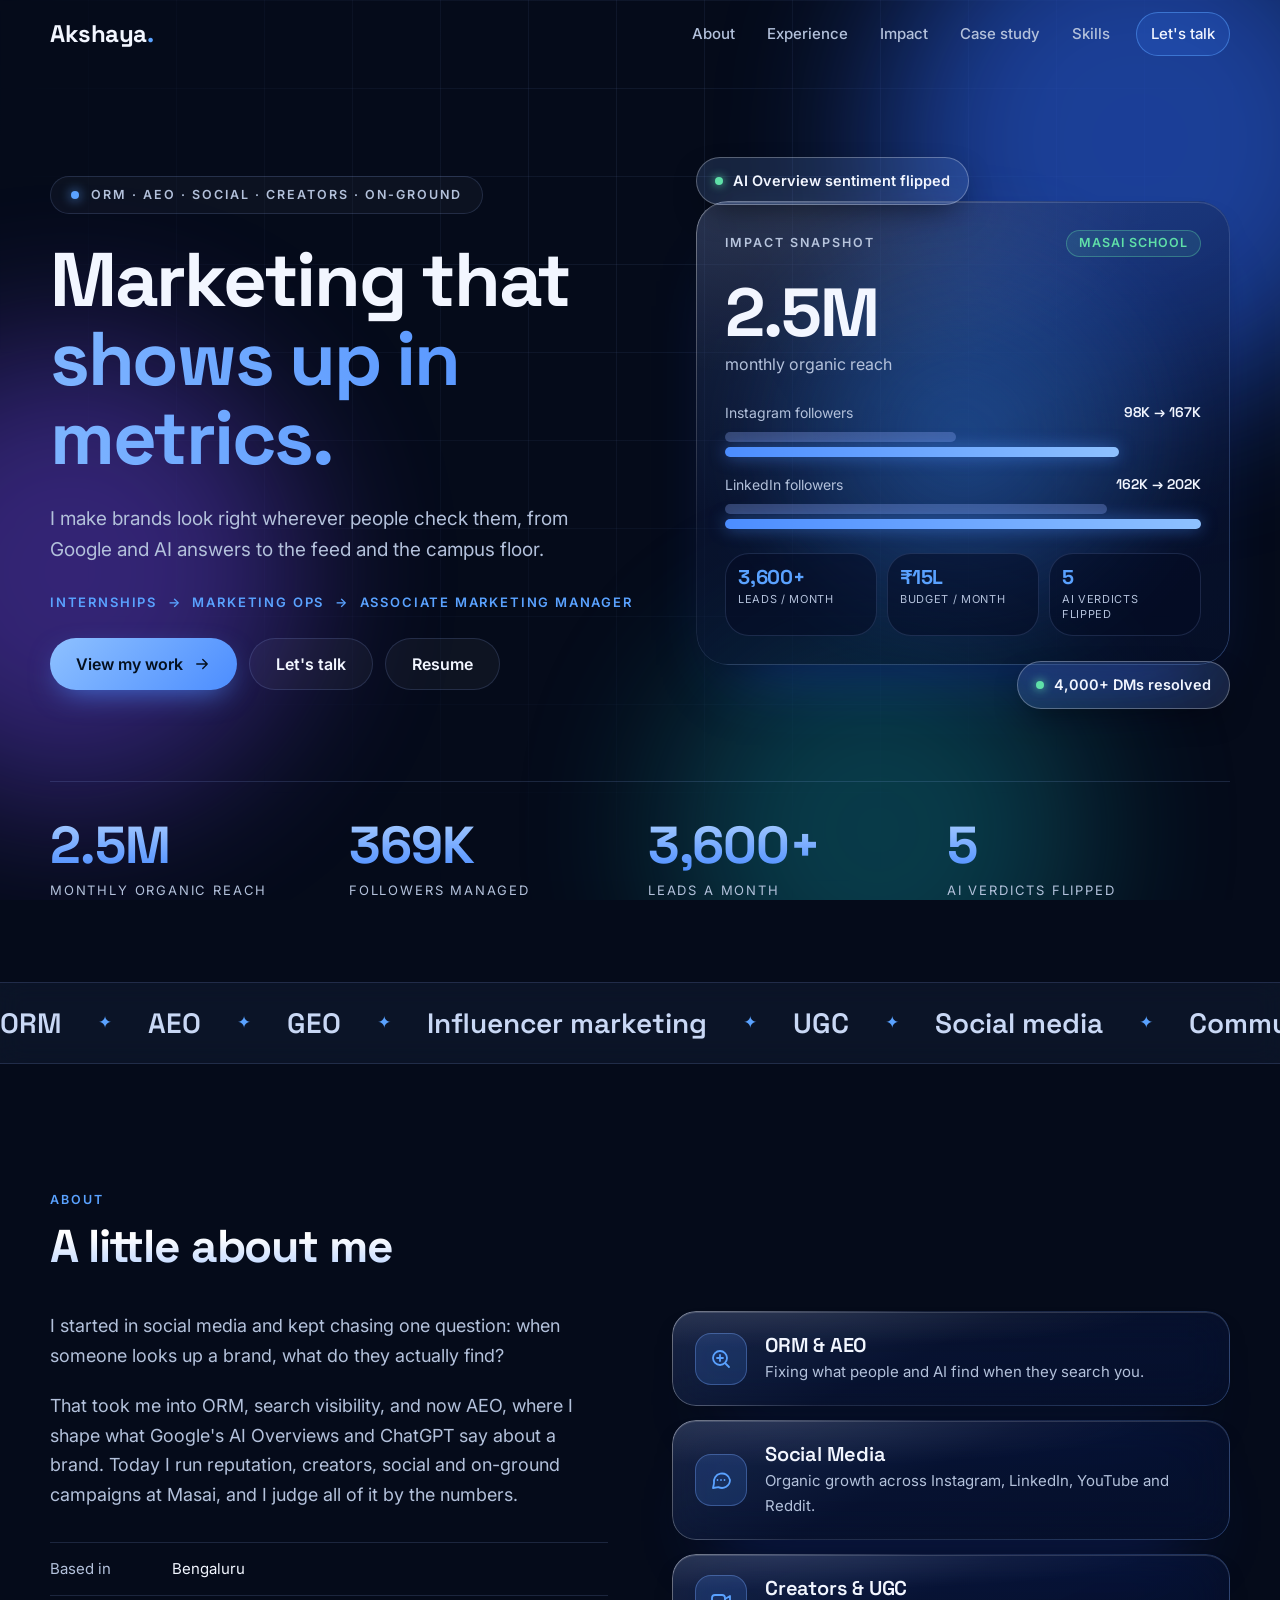
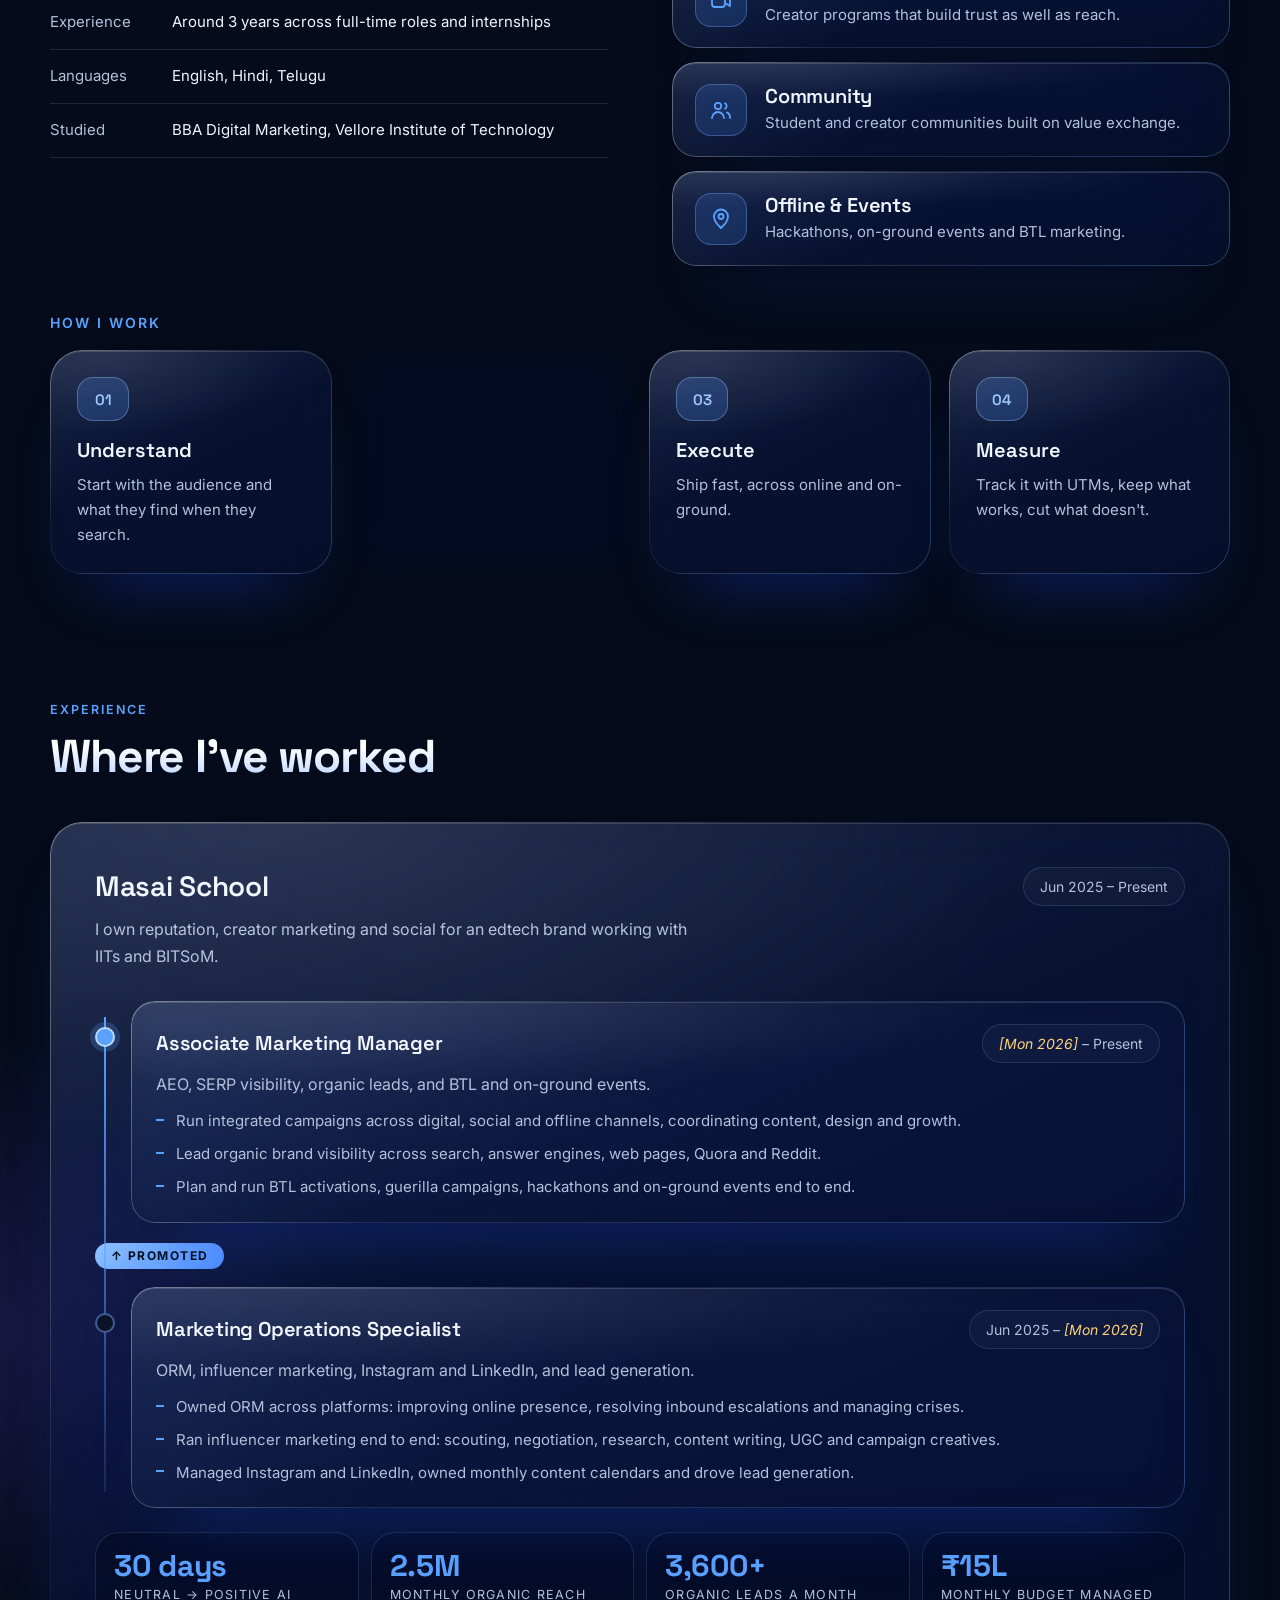
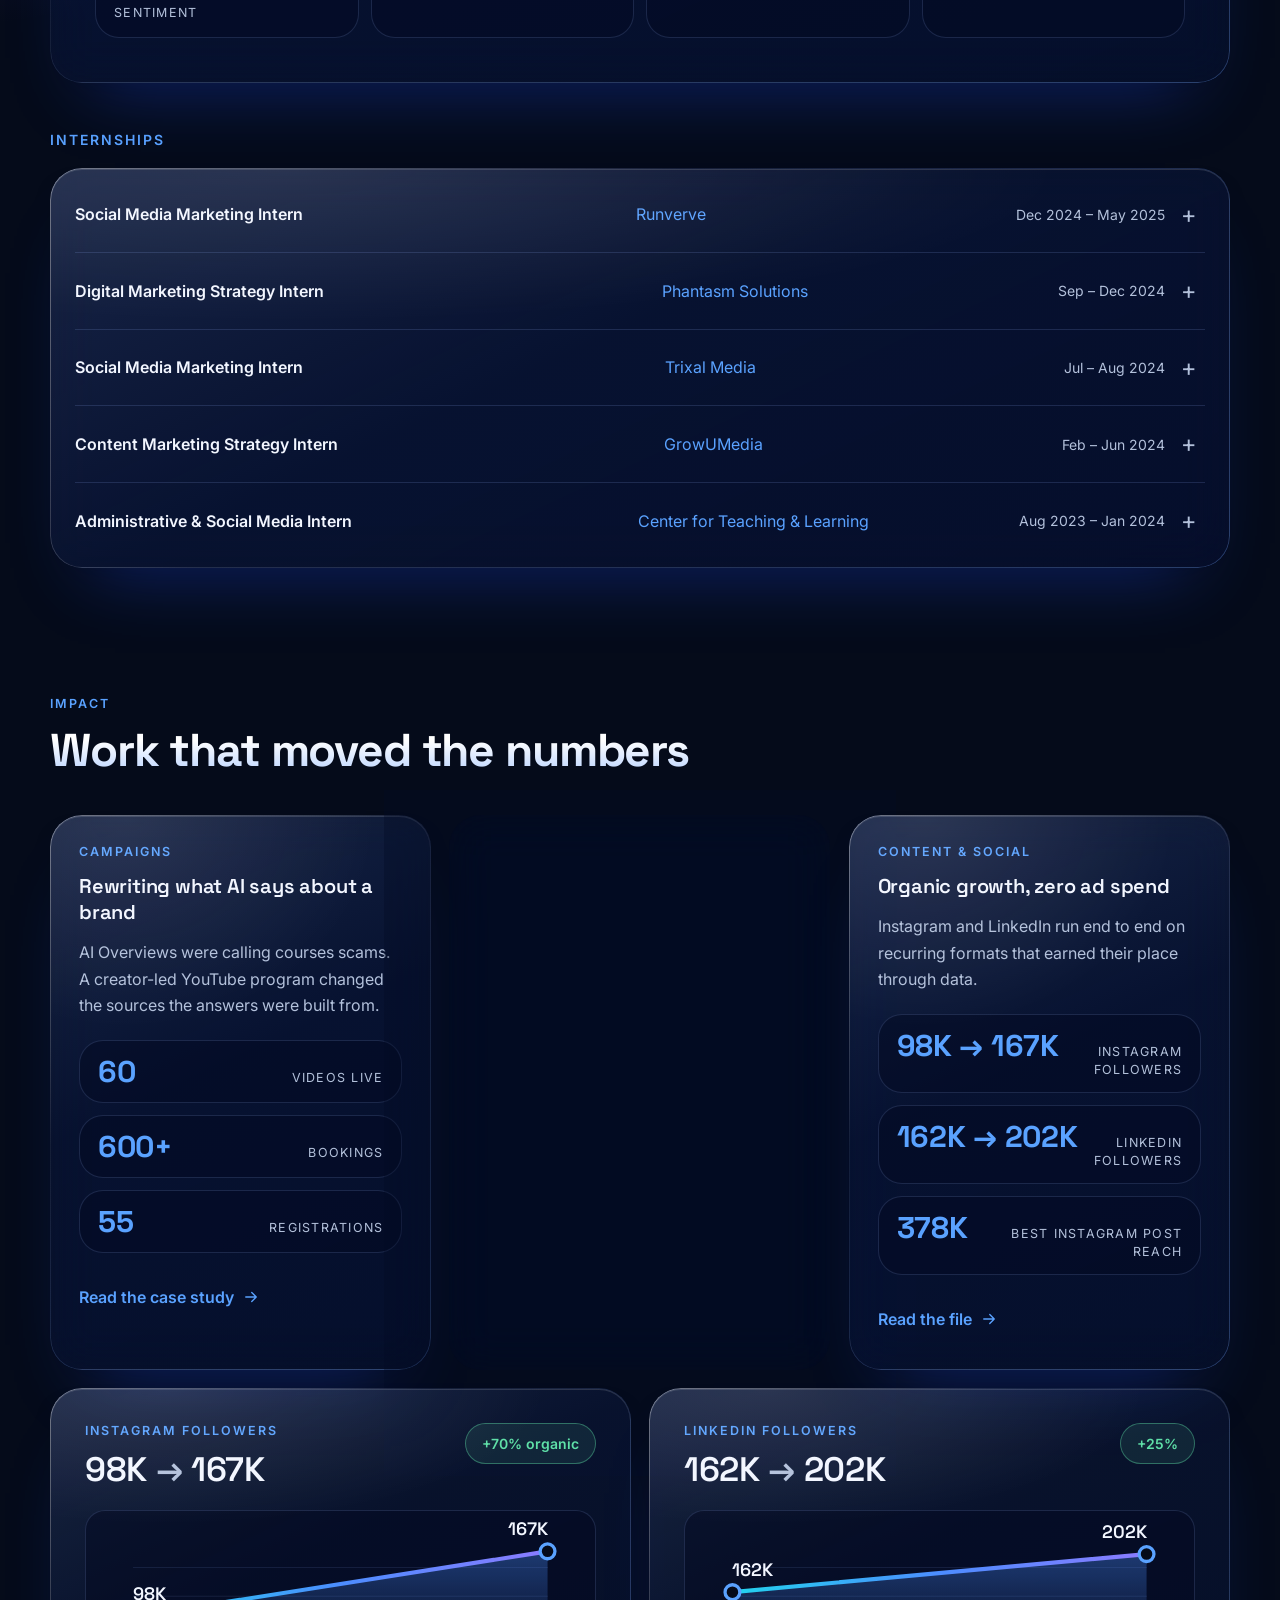
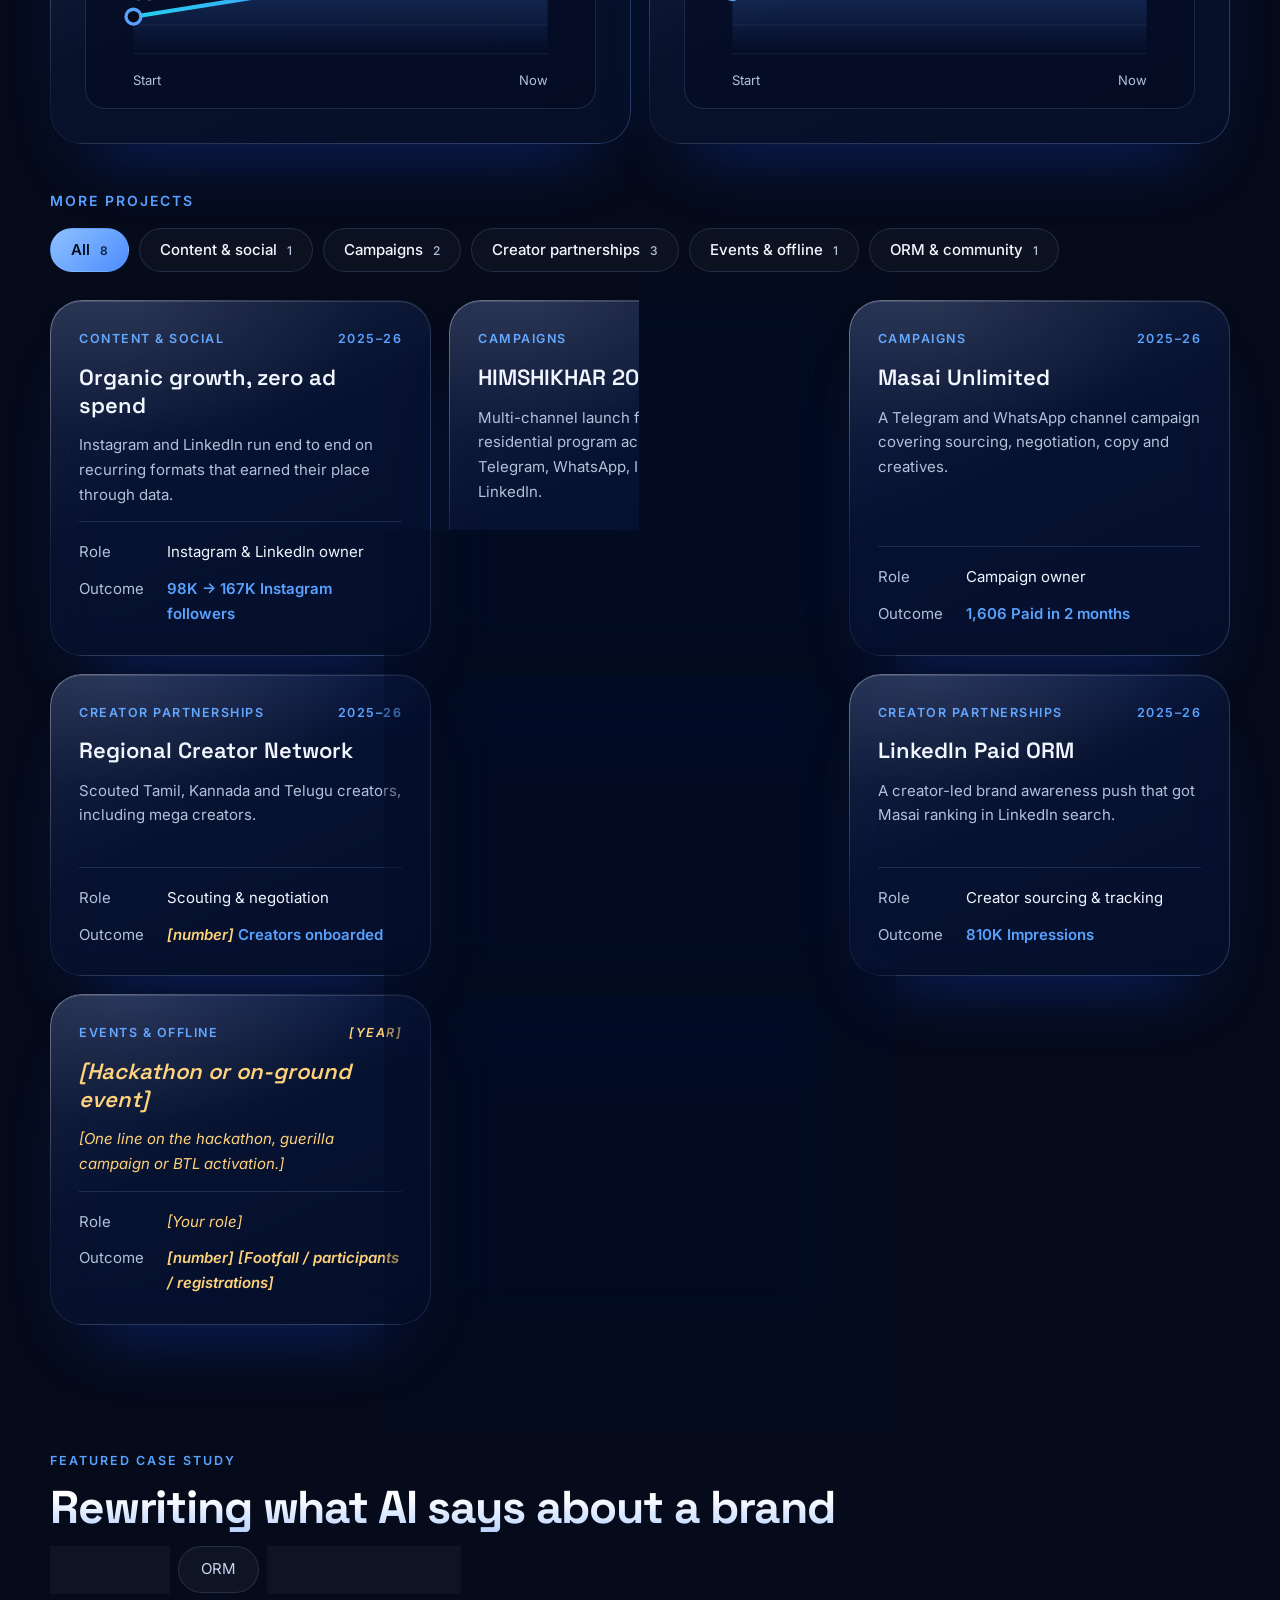
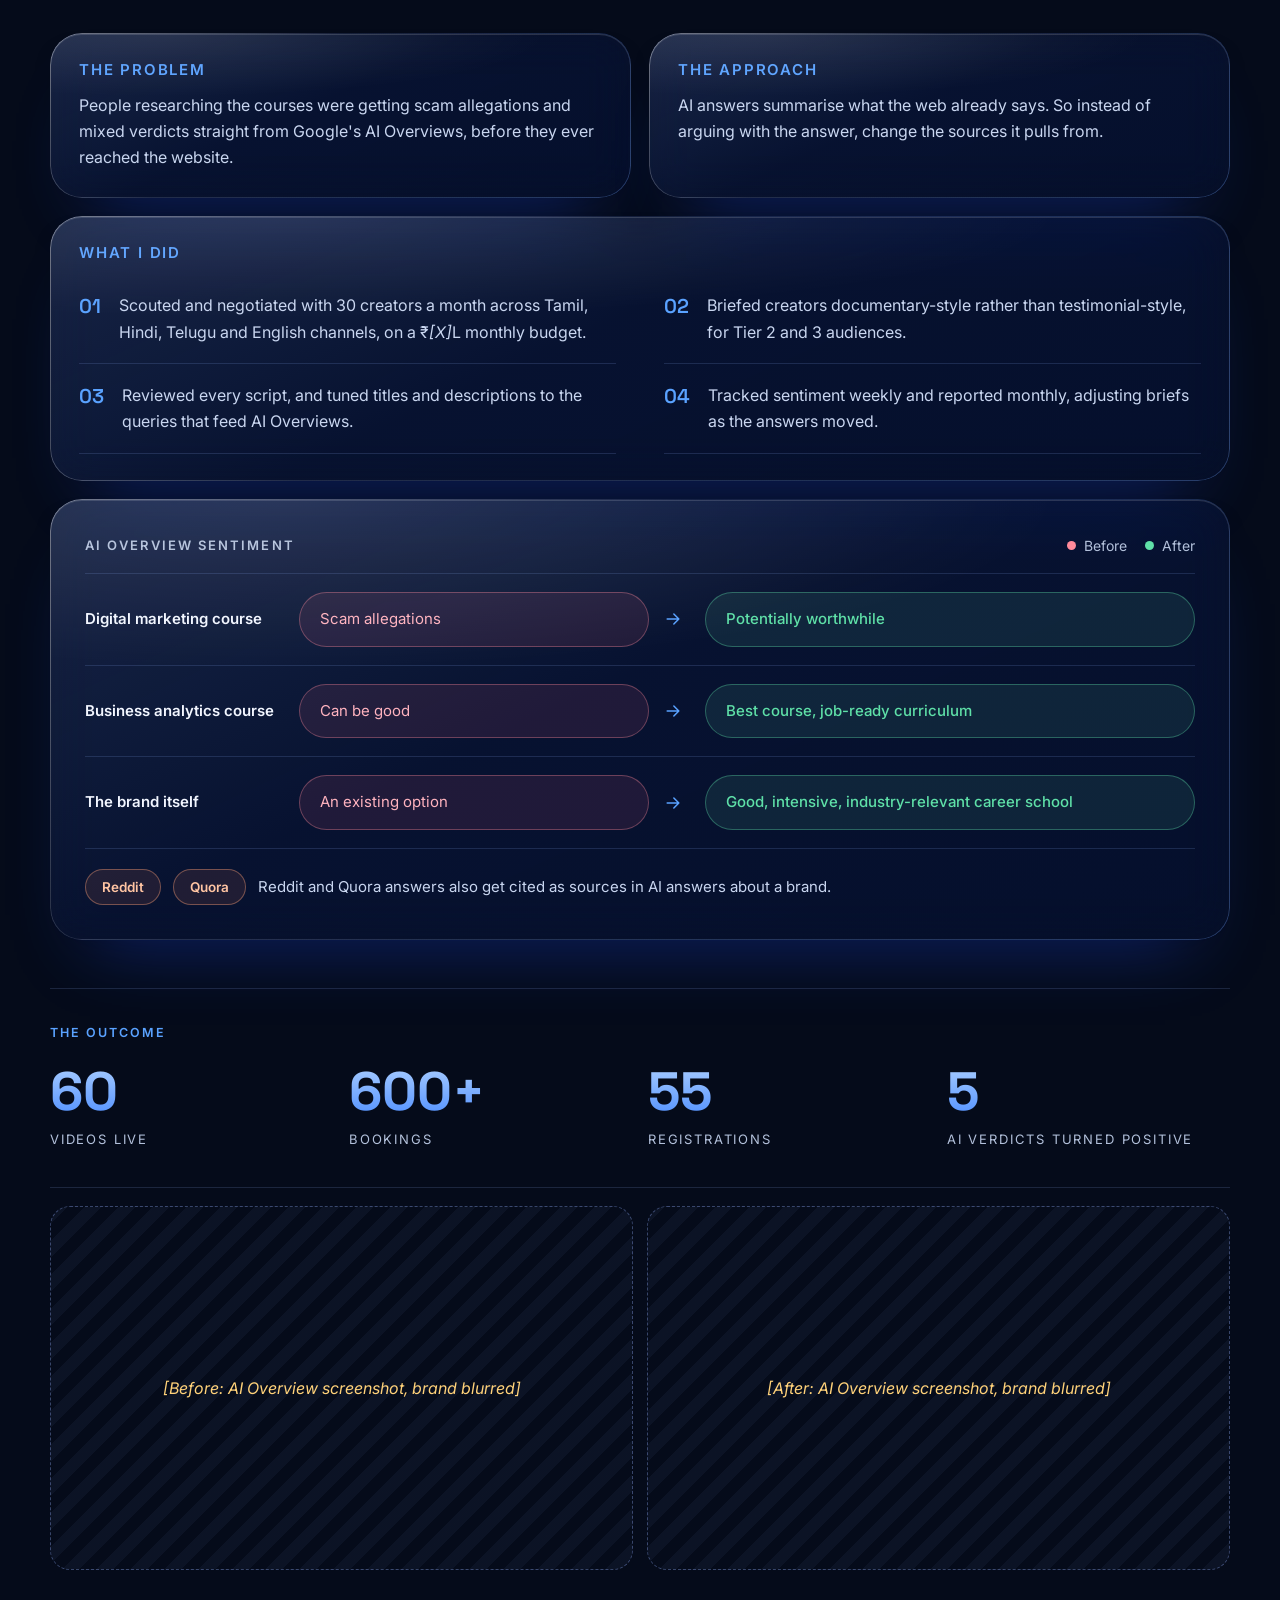
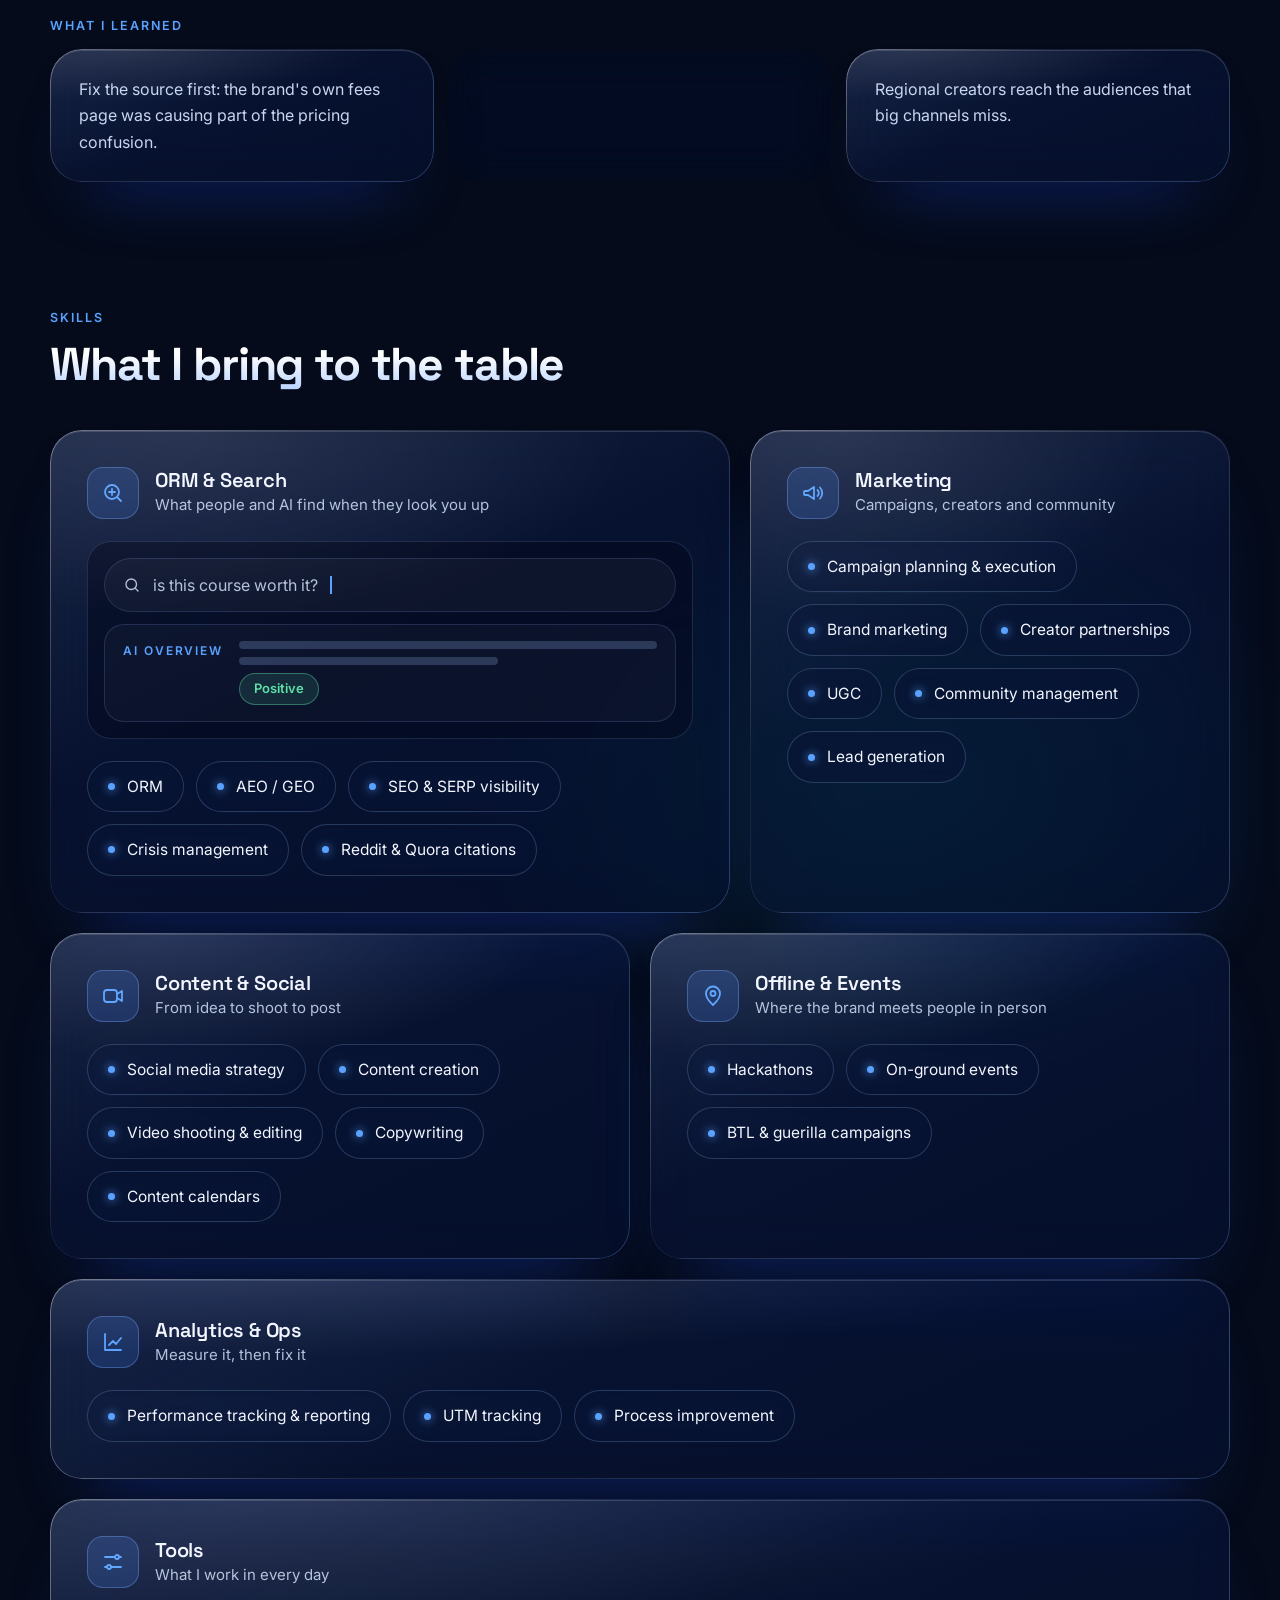
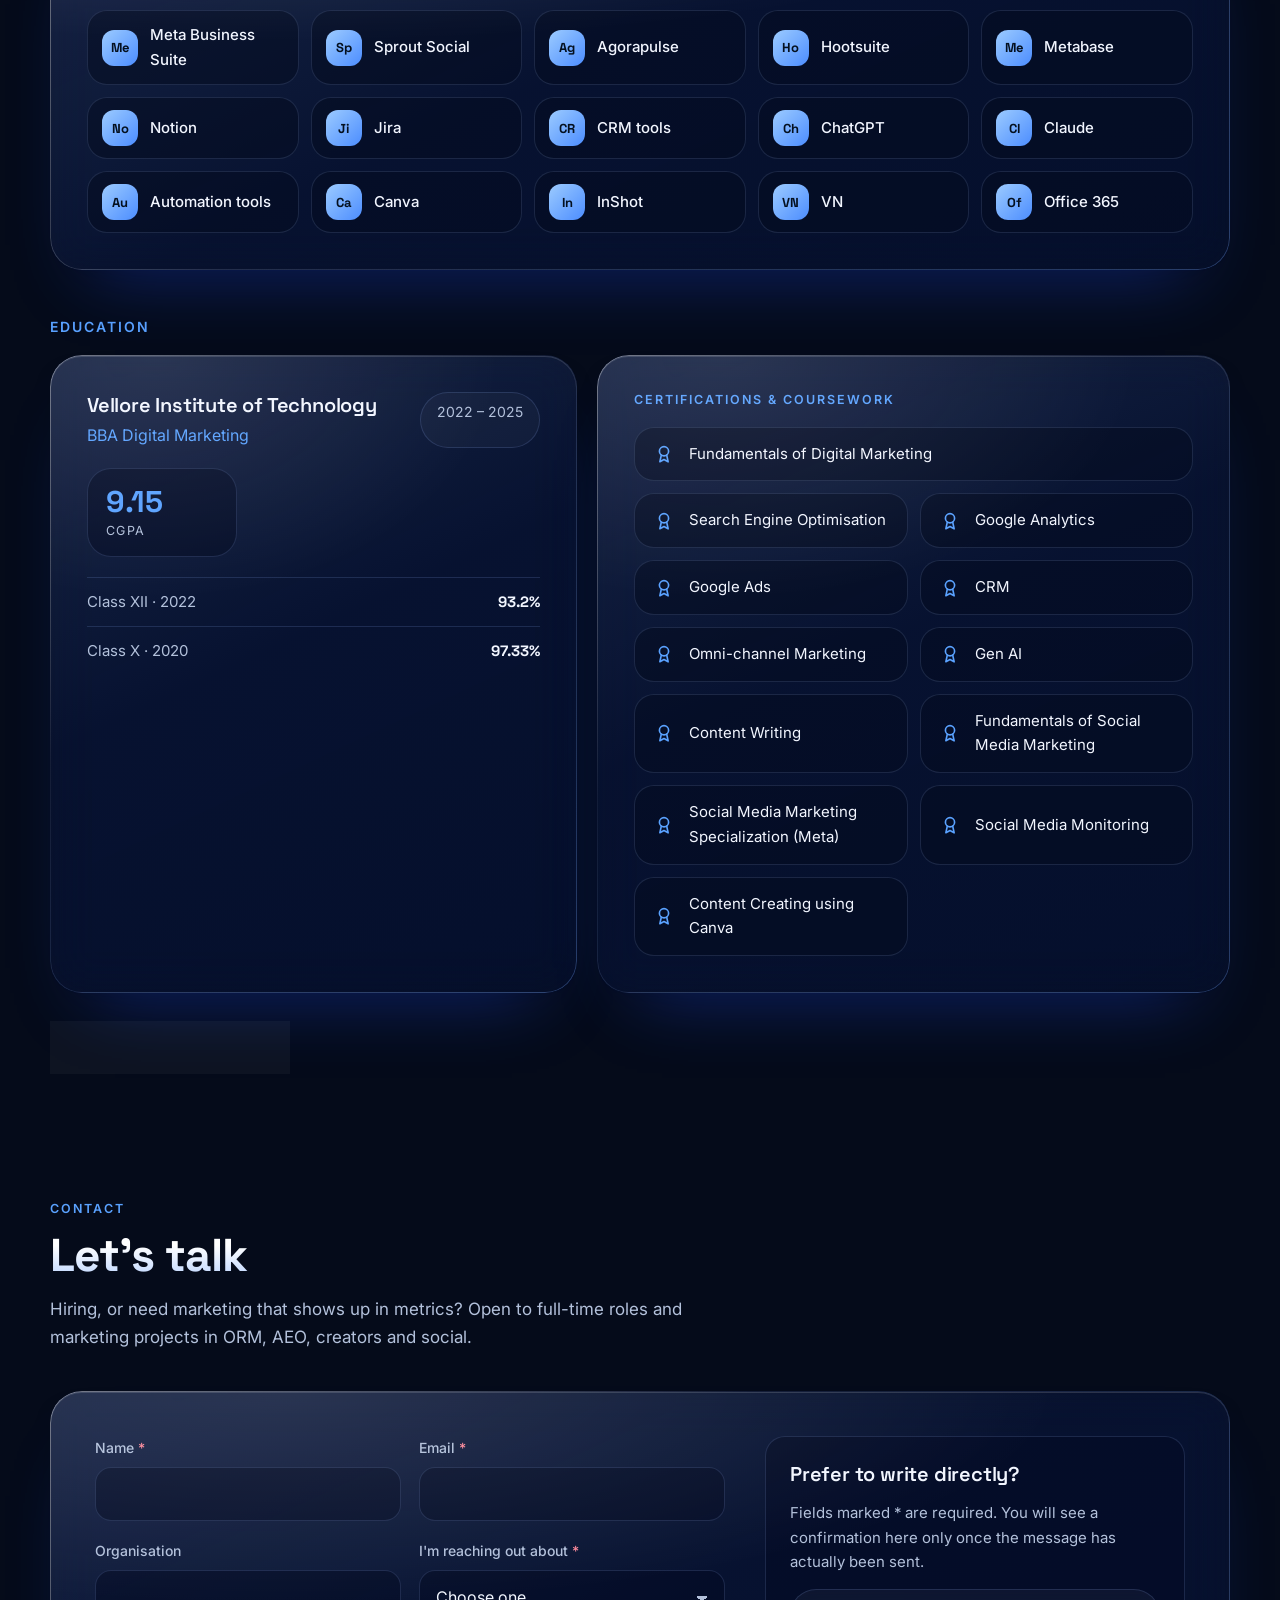
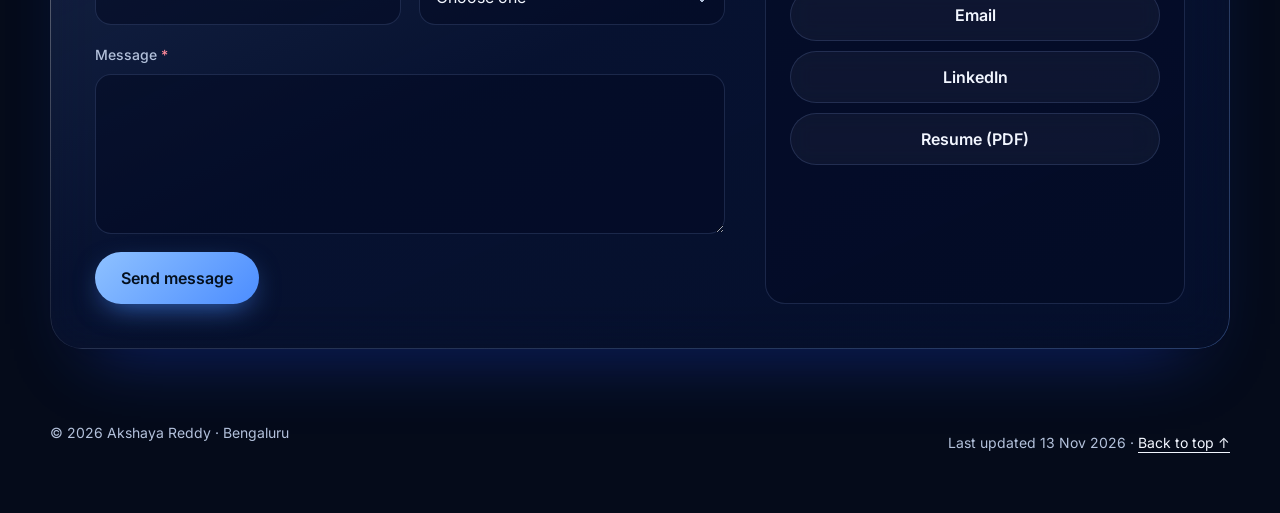
==== index.html @ 565c2dc2 "Floaty glass redesign; six sections About (+How I work), Experience, Impact (+projects), AI case stu" ====
<!doctype html>
<html lang="en">
<head>
  <meta charset="utf-8">
  <meta name="viewport" content="width=device-width, initial-scale=1">
  <title>Akshaya Reddy · Marketing Portfolio</title>
  <meta name="description" content="Akshaya Reddy, Associate Marketing Manager at Masai School. ORM, AEO, creator partnerships, social and on-ground marketing, with the numbers to show for it.">
  <meta name="theme-color" content="#050B1A">
  <link rel="canonical" href="https://srinagaakshaya275-bit.github.io/Akshaya/">
  <meta property="og:type" content="profile">
  <meta property="og:title" content="Akshaya Reddy · Marketing Portfolio">
  <meta property="og:description" content="Marketing that shows up in metrics: ORM, AEO, creators, social and on-ground.">
  <meta property="og:url" content="https://srinagaakshaya275-bit.github.io/Akshaya/">
  <meta name="twitter:card" content="summary">
  <script type="application/ld+json">
  {
    "@context": "https://schema.org",
    "@type": "Person",
    "name": "Akshaya Reddy",
    "jobTitle": "Associate Marketing Manager",
    "worksFor": { "@type": "Organization", "name": "Masai School" },
    "address": { "@type": "PostalAddress", "addressLocality": "Bengaluru", "addressCountry": "IN" },
    "alumniOf": { "@type": "CollegeOrUniversity", "name": "Vellore Institute of Technology" },
    "sameAs": ["https://www.linkedin.com/in/akshayareddyp/"]
  }
  </script>
  <link rel="preconnect" href="https://fonts.googleapis.com">
  <link rel="preconnect" href="https://fonts.gstatic.com" crossorigin>
  <link href="https://fonts.googleapis.com/css2?family=Inter:wght@400;500;600&family=Space+Grotesk:wght@500;600;700&display=swap" rel="stylesheet">
  <link rel="stylesheet" href="styles.css">
</head>
<body>
  <a class="skip" href="#main">Skip to content</a>
  <div class="orbs" aria-hidden="true"><i></i><i></i><i></i></div>
  <div class="progress" id="progress" aria-hidden="true"></div>

  <header class="bar" id="bar">
    <div class="bar__in">
      <a class="brand" href="#top">Akshaya<i>.</i></a>
      <button class="menu" id="menu" type="button" aria-expanded="false" aria-controls="nav"><span class="sr">Menu</span><b></b><b></b></button>
      <nav class="nav" id="nav" aria-label="Sections">
        <a href="#about">About</a>
        <a href="#experience">Experience</a>
        <a href="#impact">Impact</a>
        <a href="#case-study">Case study</a>
        <a href="#skills">Skills</a>
        <a class="nav__cta" href="#contact">Let's talk</a>
      </nav>
    </div>
  </header>

  <main id="main">
    <section class="hero" id="top" aria-labelledby="hero-h">
      <div class="wrap hero__grid">
        <div class="hero__copy">
          <p class="eyebrow-pill" id="hero-eyebrow"></p>
          <h1 id="hero-h"></h1>
          <p class="hero__intro" id="hero-intro"></p>
          <p class="path" id="hero-path"></p>
          <div class="cta">
            <a class="btn btn--primary" href="#impact">View my work <svg viewBox="0 0 24 24" aria-hidden="true"><path d="M5 12h14M13 6l6 6-6 6"/></svg></a>
            <a class="btn btn--ghost" href="#contact">Let's talk</a>
            <a class="btn btn--ghost" id="hero-resume" href="#" download>Resume</a>
          </div>
        </div>
        <div class="hero__visual" id="hero-visual"></div>
      </div>
      <div class="wrap"><ul class="stats" id="stats" aria-label="Key numbers"></ul></div>
    </section>

    <div class="marquee" aria-hidden="true"><div class="marquee__track" id="marquee"></div></div>

    <section class="sec wrap" id="about" aria-labelledby="about-h"></section>
    <section class="sec wrap" id="experience" aria-labelledby="exp-h"></section>
    <section class="sec wrap" id="impact" aria-labelledby="impact-h"></section>
    <section class="sec wrap" id="case-study" aria-labelledby="case-h"></section>
    <section class="sec wrap" id="skills" aria-labelledby="skills-h"></section>

    <section class="sec wrap" id="contact" aria-labelledby="contact-h">
      <header class="sec__head">
        <p class="eyebrow">Contact</p>
        <h2 id="contact-h">Let's talk</h2>
        <p class="lede">Hiring, or need marketing that shows up in metrics? Open to full-time roles and marketing projects in ORM, AEO, creators and social.</p>
      </header>
      <div class="contact glass">
        <form class="enq" id="enq" novalidate>
          <div class="field">
            <label for="e-name">Name <span class="req" aria-hidden="true">*</span></label>
            <input id="e-name" name="name" type="text" autocomplete="name" required aria-describedby="e-name-err">
            <p class="field__err" id="e-name-err" hidden>Please enter your name.</p>
          </div>
          <div class="field">
            <label for="e-email">Email <span class="req" aria-hidden="true">*</span></label>
            <input id="e-email" name="email" type="email" autocomplete="email" required aria-describedby="e-email-err">
            <p class="field__err" id="e-email-err" hidden>Please enter a valid email address.</p>
          </div>
          <div class="field">
            <label for="e-org">Organisation</label>
            <input id="e-org" name="organisation" type="text" autocomplete="organization">
          </div>
          <div class="field">
            <label for="e-type">I'm reaching out about <span class="req" aria-hidden="true">*</span></label>
            <select id="e-type" name="enquiry_category" required aria-describedby="e-type-err"><option value="">Choose one</option></select>
            <p class="field__err" id="e-type-err" hidden>Please choose one.</p>
          </div>
          <div class="field field--wide">
            <label for="e-msg">Message <span class="req" aria-hidden="true">*</span></label>
            <textarea id="e-msg" name="message" rows="5" required aria-describedby="e-msg-err"></textarea>
            <p class="field__err" id="e-msg-err" hidden>Please write a message.</p>
          </div>
          <input type="text" name="_gotcha" class="honeypot" tabindex="-1" autocomplete="off" aria-hidden="true">
          <div class="enq__foot field--wide">
            <button class="btn btn--primary" type="submit" id="e-submit"><span class="btn__label">Send message</span></button>
            <p class="enq__status" id="e-status" role="status" aria-live="polite"></p>
          </div>
        </form>
        <aside class="direct" aria-label="Reach me directly">
          <h3>Prefer to write directly?</h3>
          <p>Fields marked * are required. You will see a confirmation here only once the message has actually been sent.</p>
          <p class="direct__links">
            <a class="btn btn--ghost" id="link-email" href="#">Email</a>
            <a class="btn btn--ghost" id="link-linkedin" href="#" target="_blank" rel="noopener">LinkedIn</a>
            <a class="btn btn--ghost" id="link-resume" href="#" download>Resume (PDF)</a>
          </p>
        </aside>
      </div>
    </section>
  </main>

  <footer class="foot wrap">
    <p>© 2026 Akshaya Reddy · Bengaluru</p>
    <p>Last updated <span id="foot-updated"></span> · <a href="#top">Back to top ↑</a></p>
  </footer>

  <dialog class="rec" id="rec" aria-labelledby="rec-title">
    <div class="rec__inner" id="rec-inner"></div>
  </dialog>

  <noscript>
    <div class="wrap noscript">
      <h2>Akshaya Reddy · Associate Marketing Manager, Masai School</h2>
      <p>This portfolio needs JavaScript. In short: ORM, AEO, creator partnerships, social and on-ground marketing; BBA Digital Marketing, VIT. Email <a href="mailto:srinagaakshaya275@gmail.com">srinagaakshaya275@gmail.com</a> or find me on <a href="https://www.linkedin.com/in/akshayareddyp/">LinkedIn</a>.</p>
    </div>
  </noscript>

  <script src="data.js"></script>
  <script src="script.js"></script>
</body>
</html>
---- styles.css ----
/* Akshaya Reddy · marketing portfolio. Dark navy, glass cards, one blue accent. */
:root {
  --bg: #050B1A;
  --bg2: #0A1328;
  --ink: #F2F6FF;
  --muted: #B3C1DB;
  --line: rgba(148, 177, 255, .16);
  --glass: rgba(18, 32, 66, .55);
  --blue: #5AA2FF;
  --blue2: #3B7BFF;
  --good: #5FE0A8;
  --bad: #FF8A9B;
  --head: "Space Grotesk", system-ui, sans-serif;
  --body: "Inter", system-ui, sans-serif;
  --r: 32px;
  --max: 1180px;
}
*, *::before, *::after { box-sizing: border-box; }
html { scroll-behavior: smooth; scroll-padding-top: 88px; -webkit-text-size-adjust: 100%; }
body { margin: 0; background: var(--bg); color: var(--ink); font: 400 16px/1.65 var(--body); overflow-x: hidden;
  background-image: radial-gradient(900px 600px at 85% -5%, rgba(59, 123, 255, .35), transparent 60%), radial-gradient(700px 500px at -5% 25%, rgba(98, 70, 220, .22), transparent 60%), radial-gradient(700px 500px at 70% 75%, rgba(30, 180, 160, .10), transparent 60%);
  background-repeat: no-repeat; background-attachment: scroll; }
body::before { content: ""; position: fixed; inset: 0; z-index: -1; pointer-events: none; opacity: .5;
  background-image: linear-gradient(var(--line) 1px, transparent 1px), linear-gradient(90deg, var(--line) 1px, transparent 1px); background-size: 88px 88px;
  mask-image: radial-gradient(ellipse at 50% 20%, #000 10%, transparent 75%); -webkit-mask-image: radial-gradient(ellipse at 50% 20%, #000 10%, transparent 75%); }
h1, h2, h3, h4, p, ul, ol, dl, dd, figure { margin: 0; }
ul, ol { padding: 0; list-style: none; }
a { color: inherit; text-decoration: none; }
button { font: inherit; color: inherit; cursor: pointer; background: none; border: 0; padding: 0; }
svg { fill: none; stroke: currentColor; stroke-width: 1.8; stroke-linecap: round; stroke-linejoin: round; }
:focus-visible { outline: 2px solid var(--blue); outline-offset: 3px; border-radius: 8px; }
.wrap { width: min(100% - 32px, var(--max)); margin-inline: auto; }
.sr { position: absolute; width: 1px; height: 1px; overflow: hidden; clip: rect(0 0 0 0); }
.skip { position: absolute; left: 12px; top: -60px; z-index: 100; padding: 10px 16px; background: var(--ink); color: var(--bg); border-radius: 10px; }
.skip:focus { top: 12px; }
.ph { font-style: italic; color: #FFD27A; }
.progress { position: fixed; inset: 0 0 auto 0; height: 3px; z-index: 60; transform-origin: 0 50%; transform: scaleX(0); background: linear-gradient(90deg, var(--blue), #8B7BFF); }

/* header */
.bar { position: sticky; top: 0; z-index: 50; transition: background .25s, border-color .25s; border-bottom: 1px solid transparent; }
.bar.is-scrolled { background: rgba(5, 11, 26, .78); backdrop-filter: blur(16px); -webkit-backdrop-filter: blur(16px); border-color: var(--line); }
.bar__in { width: min(100% - 32px, var(--max)); margin-inline: auto; display: flex; align-items: center; justify-content: space-between; min-height: 68px; }
.brand { font: 700 24px/1 var(--head); letter-spacing: -.02em; display: inline-flex; align-items: center; min-height: 44px; }
.brand i { color: var(--blue); font-style: normal; }
.nav { display: none; align-items: center; gap: 4px; }
.nav a { display: inline-flex; align-items: center; min-height: 44px; padding: 0 14px; border-radius: 99px; color: var(--muted); font-size: 15px; font-weight: 500; transition: color .2s, background .2s; }
.nav a:hover { color: var(--ink); }
.nav a.is-active { color: var(--ink); background: rgba(120, 160, 255, .14); }
.nav .nav__cta { margin-left: 8px; border: 1px solid rgba(90, 162, 255, .5); color: var(--ink); background: rgba(59, 123, 255, .16); }
.nav .nav__cta:hover { background: rgba(59, 123, 255, .32); }
.menu { width: 44px; height: 44px; display: grid; place-content: center; gap: 6px; border: 1px solid var(--line); border-radius: 14px; }
.menu b { display: block; width: 20px; height: 2px; background: var(--ink); border-radius: 2px; transition: transform .2s; }
.menu[aria-expanded="true"] b:first-of-type { transform: translateY(4px) rotate(45deg); }
.menu[aria-expanded="true"] b:last-of-type { transform: translateY(-4px) rotate(-45deg); }
.nav.is-open { display: flex; flex-direction: column; align-items: stretch; position: absolute; left: 16px; right: 16px; top: 72px; padding: 10px; background: rgba(8, 16, 36, .96); border: 1px solid var(--line); border-radius: 20px; backdrop-filter: blur(16px); }
.nav.is-open .nav__cta { margin: 6px 0 0; justify-content: center; }
@media (min-width: 980px) { .menu { display: none; } .nav { display: flex; } }

/* type */
.eyebrow { font: 600 12.5px/1.2 var(--body); letter-spacing: .16em; text-transform: uppercase; color: var(--blue); }
h1 { font: 700 clamp(40px, 7vw, 76px)/1.04 var(--head); letter-spacing: -.03em; }
h1 span { color: var(--blue); display: block; background: linear-gradient(90deg, #7DB4FF, #4C8DFF); -webkit-background-clip: text; background-clip: text; -webkit-text-fill-color: transparent; }
h2 { font: 700 clamp(30px, 4.4vw, 46px)/1.1 var(--head); letter-spacing: -.025em; }
h3 { font: 600 20px/1.3 var(--head); letter-spacing: -.01em; }
.lede { color: var(--muted); max-width: 62ch; font-size: 17px; }
.sec { padding-block: clamp(64px, 9vw, 112px) 0; }
.sec__head { display: grid; gap: 14px; margin-bottom: 40px; }
.sub { margin: 48px 0 18px; font-size: 14px; letter-spacing: .14em; text-transform: uppercase; color: var(--blue); font-weight: 600; font-family: var(--body); }

/* buttons */
.btn { display: inline-flex; align-items: center; justify-content: center; gap: 10px; min-height: 52px; padding: 0 26px; border-radius: 99px; font-weight: 600; font-size: 16px; border: 1px solid var(--line); background: rgba(255, 255, 255, .04); transition: transform .2s, background .2s, box-shadow .2s, border-color .2s; }
.btn svg { width: 18px; height: 18px; }
.btn--primary { color: #04101F; border: 0; background: linear-gradient(135deg, #8EC1FF, #4C8DFF); box-shadow: 0 10px 30px -10px rgba(76, 141, 255, .8); }
.btn--ghost:hover { border-color: rgba(120, 170, 255, .6); background: rgba(90, 162, 255, .12); }
@media (hover: hover) { .btn:hover { transform: translateY(-2px); } }
.btn:disabled { opacity: .6; cursor: progress; }

/* hero */
.hero { padding-top: clamp(40px, 7vw, 88px); }
.hero__grid { display: grid; gap: 56px; align-items: center; }
.hero__copy { display: grid; gap: 26px; justify-items: start; }
.eyebrow-pill { display: inline-flex; align-items: center; gap: 12px; padding: 10px 20px; border: 1px solid var(--line); border-radius: 99px; background: rgba(255, 255, 255, .03); font: 600 12.5px/1.3 var(--body); letter-spacing: .16em; text-transform: uppercase; color: var(--muted); }
.eyebrow-pill i { width: 8px; height: 8px; border-radius: 50%; background: var(--blue); box-shadow: 0 0 12px var(--blue); flex: none; }
.hero__intro { color: var(--muted); font-size: 19px; max-width: 48ch; }
.path { font: 600 13px/1.6 var(--body); letter-spacing: .14em; text-transform: uppercase; color: var(--blue); }
.path i { font-style: normal; margin-inline: 6px; }
.cta { display: flex; flex-wrap: wrap; gap: 12px; }
.hero__visual { position: relative; padding: 36px 0 36px; }
.perf { padding: 28px; display: grid; gap: 4px; }
.perf__top { display: flex; justify-content: space-between; align-items: center; margin-bottom: 18px; font: 600 12.5px/1 var(--body); letter-spacing: .16em; text-transform: uppercase; color: var(--muted); }
.perf__top em { font-style: normal; color: var(--good); padding: 6px 12px; border: 1px solid rgba(95, 224, 168, .35); border-radius: 99px; background: rgba(95, 224, 168, .1); letter-spacing: .08em; }
.perf__big { font: 700 clamp(48px, 6vw, 68px)/1 var(--head); letter-spacing: -.03em; }
.perf__sub { color: var(--muted); margin-bottom: 20px; }
.perf__bars { display: grid; gap: 16px; margin-bottom: 20px; }
.perf__tiles { display: grid; grid-template-columns: repeat(3, 1fr); gap: 10px; }
.float { position: absolute; z-index: 2; display: inline-flex; align-items: center; gap: 10px; padding: 11px 18px; border: 1px solid rgba(120, 170, 255, .4); border-radius: 99px; background: rgba(10, 22, 52, .92); backdrop-filter: blur(10px); font-weight: 600; font-size: 14.5px; box-shadow: 0 12px 32px -12px rgba(0, 0, 0, .7); }
.float i { width: 8px; height: 8px; border-radius: 50%; background: var(--good); box-shadow: 0 0 10px var(--good); }
.float--a { top: 0; left: 0; }
.float--b { bottom: 0; right: 0; }
.gbar__top { display: flex; justify-content: space-between; gap: 12px; font-size: 14px; color: var(--muted); margin-bottom: 8px; }
.gbar__top b { color: var(--ink); font-family: var(--head); font-weight: 600; }
.gbar__track { display: grid; gap: 5px; }
.gbar__track i { display: block; height: 10px; border-radius: 99px; }
.gbar__from { background: rgba(148, 177, 255, .3); }
.gbar__to { background: linear-gradient(90deg, #4C8DFF, #8EC1FF); box-shadow: 0 0 16px rgba(76, 141, 255, .5); }
@media (min-width: 980px) { .hero__grid { grid-template-columns: 1.05fr .95fr; } .hero__visual { padding: 44px 0; } }

.stats { margin-top: clamp(40px, 6vw, 72px); padding-top: 36px; border-top: 1px solid var(--line); display: grid; grid-template-columns: repeat(2, 1fr); gap: 28px 16px; }
.stats b { display: block; font: 700 clamp(34px, 5vw, 52px)/1.05 var(--head); letter-spacing: -.02em; background: linear-gradient(180deg, #A9CDFF, #4C8DFF); -webkit-background-clip: text; background-clip: text; -webkit-text-fill-color: transparent; }
.stats span { display: block; margin-top: 8px; font-size: 13px; letter-spacing: .14em; text-transform: uppercase; color: var(--muted); }
@media (min-width: 800px) { .stats { grid-template-columns: repeat(4, 1fr); } }

/* marquee */
.marquee { margin-top: clamp(48px, 7vw, 80px); border-block: 1px solid var(--line); background: rgba(59, 123, 255, .06); overflow: hidden; }
.marquee__track { display: flex; width: max-content; animation: slide 40s linear infinite; }
.marquee:hover .marquee__track { animation-play-state: paused; }
.marquee ul { display: flex; flex: none; }
.marquee li { display: flex; align-items: center; padding: 26px 0; font: 600 clamp(20px, 3vw, 28px)/1 var(--head); color: #C9D8F5; }
.marquee li::after { content: "✦"; margin-inline: 36px; color: var(--blue); font-size: .6em; }
@keyframes slide { to { transform: translateX(-50%); } }

/* tiles */
.tiles { display: grid; grid-template-columns: repeat(2, 1fr); gap: 12px; margin-top: 24px; }
.tile { padding: 16px 18px; border: 1px solid var(--line); border-radius: 18px; background: rgba(4, 10, 26, .6); display: grid; gap: 4px; align-content: start; }
.tile b { font: 700 clamp(22px, 3vw, 30px)/1.1 var(--head); color: var(--blue); letter-spacing: -.01em; overflow-wrap: anywhere; }
.tile span { font-size: 12.5px; letter-spacing: .1em; text-transform: uppercase; color: var(--muted); line-height: 1.4; }
.tiles--sm { grid-template-columns: repeat(auto-fit, minmax(150px, 1fr)); }
.tiles--col { grid-template-columns: 1fr; margin-top: 0; }
.tile--row { display: flex; align-items: baseline; justify-content: space-between; gap: 16px; padding: 14px 18px; }
.tile--row b { white-space: nowrap; }
.tile--row span { text-align: right; }
.perf__tiles .tile { padding: 12px; margin: 0; }
.perf__tiles .tile b { font-size: 20px; }
.perf__tiles .tile span { font-size: 11px; letter-spacing: .06em; }
@media (min-width: 760px) { .exp .tiles { grid-template-columns: repeat(4, 1fr); } }

/* about */
.about { display: grid; gap: 40px; align-items: start; }
.about__copy { display: grid; gap: 20px; color: var(--muted); font-size: 18px; }
.facts { display: grid; gap: 0; margin-top: 12px; border-top: 1px solid var(--line); font-size: 15px; }
.facts div { display: grid; grid-template-columns: 110px 1fr; gap: 12px; padding: 14px 0; border-bottom: 1px solid var(--line); }
.facts dt { color: var(--muted); } .facts dd { color: var(--ink); }
.cards { display: grid; gap: 14px; }
.card { display: flex; gap: 18px; align-items: center; padding: 20px 22px; border-radius: 22px; }
.card__ico { flex: none; width: 52px; height: 52px; display: grid; place-items: center; border-radius: 16px; background: rgba(76, 141, 255, .18); border: 1px solid rgba(120, 170, 255, .35); color: var(--blue); }
.card__ico svg { width: 24px; height: 24px; }
.card p { color: var(--muted); font-size: 15px; margin-top: 2px; }
@media (min-width: 900px) { .about { grid-template-columns: 1fr 1fr; gap: 64px; } }

/* experience */
.exp { padding: clamp(22px, 4vw, 44px); }
.exp__top { display: flex; flex-wrap: wrap; align-items: center; justify-content: space-between; gap: 12px; }
.exp__top h3 { font-size: 28px; }
.role__dates, .int__dates { font-size: 14px; color: var(--muted); padding: 7px 16px; border: 1px solid var(--line); border-radius: 99px; background: rgba(255, 255, 255, .03); white-space: nowrap; }
.exp__blurb { margin-top: 10px; color: var(--muted); max-width: 60ch; }
.tl { position: relative; display: grid; gap: 18px; margin-top: 32px; padding-left: 36px; }
.tl::before { content: ""; position: absolute; left: 9px; top: 16px; bottom: 16px; width: 2px; background: linear-gradient(var(--blue), rgba(90, 162, 255, .15)); }
.tl__item { position: relative; }
.tl__dot { position: absolute; left: -36px; top: 26px; width: 20px; height: 20px; border-radius: 50%; background: var(--bg2); border: 2px solid rgba(120, 170, 255, .5); }
.tl__dot.is-now { background: var(--blue); border-color: #BBD8FF; box-shadow: 0 0 0 5px rgba(90, 162, 255, .22); }
.tl__promo span { display: inline-flex; margin-left: -36px; padding: 7px 16px; border-radius: 99px; background: linear-gradient(135deg, #8EC1FF, #4C8DFF); color: #04101F; font: 700 12px/1 var(--body); letter-spacing: .12em; text-transform: uppercase; }
.role { padding: 22px 24px; border-radius: 20px; background: rgba(4, 10, 26, .55); }
.role__top { display: flex; flex-wrap: wrap; justify-content: space-between; align-items: center; gap: 8px 16px; }
.role > p { margin-top: 8px; color: var(--muted); }
.role__list { margin-top: 12px; display: grid; gap: 8px; color: var(--muted); font-size: 15px; }
.role__list li { position: relative; padding-left: 20px; }
.role__list li::before { content: ""; position: absolute; left: 0; top: .65em; width: 8px; height: 2px; background: var(--blue); }
.ints { padding: 8px 24px; }
.int { border-bottom: 1px solid var(--line); }
.int:last-child { border: 0; }
.int summary { list-style: none; display: grid; grid-template-columns: 1fr auto; gap: 4px 16px; align-items: center; padding: 18px 0; min-height: 64px; cursor: pointer; }
.int summary::-webkit-details-marker { display: none; }
.int__title { font-weight: 600; grid-column: 1 / -1; }
.int__co { color: var(--blue); }
.int__dates { padding: 0; border: 0; background: none; }
.int summary svg { position: absolute; width: 20px; height: 20px; opacity: 0; }
.int summary::after { content: "+"; grid-column: 2; grid-row: 1; font-size: 24px; color: var(--muted); }
.int[open] summary::after { content: "–"; }
.int__body { padding: 0 0 22px; display: grid; gap: 10px; color: var(--muted); font-size: 15px; }
.int__place { font-size: 13px; letter-spacing: .1em; text-transform: uppercase; }
.int__body li { position: relative; padding-left: 20px; margin-top: 6px; }
.int__body li::before { content: ""; position: absolute; left: 0; top: .7em; width: 8px; height: 2px; background: var(--blue); }
@media (min-width: 800px) {
  .int summary { grid-template-columns: 1.5fr 1fr auto 24px; }
  .int__title { grid-column: auto; }
  .int summary::after { grid-column: 4; }
}

/* impact */
.pcards { display: grid; gap: 18px; }
.pcard { padding: 28px; display: grid; gap: 14px; align-content: start; }
.pcard__sum { color: var(--muted); }
.pcard .tiles { margin-top: 8px; }
.more { display: inline-flex; align-items: center; gap: 8px; margin-top: 8px; min-height: 44px; color: var(--blue); font-weight: 600; }
.more svg { width: 18px; height: 18px; transition: transform .2s; }
.more:hover svg { transform: translateX(4px); }
@media (min-width: 900px) { .pcards { grid-template-columns: repeat(3, 1fr); } .growth { grid-template-columns: 1fr 1fr; } }

/* case study */
.case { display: grid; gap: 18px; }
.case__main, .case__side { display: grid; gap: 18px; align-content: start; }
.case__block { padding: 26px 28px; }
.case__block h3 { font-size: 15px; letter-spacing: .12em; text-transform: uppercase; color: var(--blue); font-family: var(--body); font-weight: 600; margin-bottom: 12px; }
.case__block p, .case__block li { color: #C9D6F0; }
.steps { counter-reset: s; display: grid; gap: 14px; }
.steps li { counter-increment: s; position: relative; padding-left: 44px; }
.steps li::before { content: counter(s); position: absolute; left: 0; top: -1px; width: 30px; height: 30px; display: grid; place-items: center; border-radius: 50%; background: rgba(76, 141, 255, .2); border: 1px solid rgba(120, 170, 255, .4); color: var(--blue); font: 600 14px/1 var(--head); }
.verdicts ul { display: grid; gap: 12px; }
.verdicts li { display: grid; gap: 6px; padding: 14px 16px; border: 1px solid var(--line); border-radius: 16px; background: rgba(4, 10, 26, .55); }
.q { font-size: 12.5px; letter-spacing: .1em; text-transform: uppercase; color: var(--muted); }
.v { display: flex; flex-wrap: wrap; align-items: baseline; gap: 4px 10px; }
.v s { color: var(--bad); text-decoration-thickness: 2px; }
.v b { color: var(--good); font-weight: 600; }
.v i { font-style: normal; color: var(--muted); }
.tiles--2 { margin: 0; }
.shots { margin-top: 18px; display: grid; gap: 14px; }
.shot__ph { aspect-ratio: 16 / 10; display: grid; place-items: center; text-align: center; padding: 20px; border: 1.5px dashed rgba(148, 177, 255, .35); border-radius: 20px; background: repeating-linear-gradient(135deg, rgba(148, 177, 255, .05) 0 12px, transparent 12px 24px); color: var(--muted); }
.learn { margin-top: 18px; }
.learn ul { display: grid; gap: 10px; }
.learn li { position: relative; padding-left: 22px; }
.learn li::before { content: ""; position: absolute; left: 0; top: .7em; width: 9px; height: 2px; background: var(--blue); }
@media (min-width: 900px) { .case { grid-template-columns: 1.25fr 1fr; } .shots { grid-template-columns: 1fr 1fr; } }

/* work */
.filters { display: flex; flex-wrap: wrap; gap: 10px; margin-bottom: 28px; }
.filters button { display: inline-flex; align-items: center; gap: 10px; min-height: 44px; padding: 0 20px; border: 1px solid var(--line); border-radius: 99px; background: rgba(255, 255, 255, .03); font-weight: 500; font-size: 15px; transition: background .2s, border-color .2s; }
.filters button span { font-size: 12px; color: var(--muted); }
.filters button:hover { border-color: rgba(120, 170, 255, .5); }
.filters button[aria-pressed="true"] { background: rgba(76, 141, 255, .24); border-color: rgba(120, 170, 255, .7); }
.wgrid { display: grid; gap: 18px; }
.wcard { position: relative; padding: 26px; display: grid; gap: 12px; align-content: start; }
.wcard__meta { display: flex; justify-content: space-between; gap: 12px; font-size: 12.5px; letter-spacing: .12em; text-transform: uppercase; color: var(--blue); font-weight: 600; }
.wcard__btn { text-align: left; font: 600 22px/1.25 var(--head); }
.wcard__btn::after { content: ""; position: absolute; inset: 0; border-radius: var(--r); }
.wcard p:not(.wcard__meta) { color: var(--muted); font-size: 15px; }
.wcard__out { display: flex; flex-wrap: wrap; gap: 8px 18px; font-size: 14px; color: var(--muted); }
.wcard__out b { color: var(--ink); font-family: var(--head); font-size: 18px; }
.tags { display: flex; flex-wrap: wrap; gap: 8px; }
.tags li, .pills li { padding: 6px 14px; border: 1px solid var(--line); border-radius: 99px; background: rgba(255, 255, 255, .04); font-size: 13.5px; color: #C9D6F0; }
.draft { position: absolute; top: 18px; right: 18px; display: none; }
@media (min-width: 700px) { .wgrid { grid-template-columns: repeat(2, 1fr); } }
@media (min-width: 1040px) { .wgrid { grid-template-columns: repeat(3, 1fr); } }

/* resume */
.resume { display: grid; gap: 18px; }
.edu { padding: 8px 28px; }
.edu__row { display: flex; justify-content: space-between; align-items: center; gap: 16px; padding: 20px 0; border-bottom: 1px solid var(--line); }
.edu__row:last-child { border: 0; }
.edu__row div { display: grid; gap: 2px; }
.edu__row span { color: var(--muted); font-size: 15px; }
.edu__row em { font-style: normal; font-size: 13px; color: var(--blue); }
.edu__row strong { font: 700 22px/1 var(--head); white-space: nowrap; }
.dl { padding: 28px; display: grid; gap: 14px; align-content: center; justify-items: start; }
.dl p { color: var(--muted); }
.course__grid { display: grid; gap: 28px; }
.course h4 { font: 600 17px/1.3 var(--head); margin-bottom: 12px; }
@media (min-width: 900px) { .resume { grid-template-columns: 1.4fr 1fr; } .course__grid { grid-template-columns: 1fr 1fr; } }

/* contact */
.contact { display: grid; gap: 32px; padding: clamp(22px, 4vw, 44px); }
.enq { display: grid; gap: 18px; }
.field { display: grid; gap: 8px; align-content: start; }
.field label { font-size: 14px; font-weight: 500; color: var(--muted); }
.req { color: var(--bad); }
.field input, .field select, .field textarea { width: 100%; min-height: 52px; padding: 13px 16px; border: 1px solid var(--line); border-radius: 16px; background: rgba(4, 10, 26, .7); color: var(--ink); font: inherit; }
.field textarea { resize: vertical; min-height: 140px; }
.field select { appearance: none; -webkit-appearance: none; background-image: linear-gradient(45deg, transparent 50%, var(--muted) 50%), linear-gradient(135deg, var(--muted) 50%, transparent 50%); background-position: calc(100% - 22px) 52%, calc(100% - 16px) 52%; background-size: 6px 6px; background-repeat: no-repeat; padding-right: 40px; }
.field input:focus, .field select:focus, .field textarea:focus { outline: none; border-color: var(--blue); box-shadow: 0 0 0 3px rgba(90, 162, 255, .25); }
.field .is-invalid { border-color: var(--bad); box-shadow: 0 0 0 3px rgba(255, 138, 155, .18); }
.field__err { color: var(--bad); font-size: 14px; }
.honeypot { position: absolute; left: -9999px; width: 1px; height: 1px; opacity: 0; }
.enq__foot { display: flex; flex-wrap: wrap; align-items: center; gap: 14px 20px; }
.enq__status { font-size: 15px; color: var(--muted); }
.enq__status.is-ok { color: var(--good); } .enq__status.is-bad { color: var(--bad); }
.direct { display: grid; gap: 14px; align-content: start; padding: 24px; border: 1px solid var(--line); border-radius: 20px; background: rgba(4, 10, 26, .5); }
.direct p { color: var(--muted); font-size: 15px; }
.direct__links { display: grid; gap: 10px; }
.direct .btn { color: var(--ink); }
@media (min-width: 640px) { .enq { grid-template-columns: 1fr 1fr; } .field--wide { grid-column: 1 / -1; } }
@media (min-width: 980px) { .contact { grid-template-columns: 1.5fr 1fr; gap: 40px; } }

/* footer */
.foot { display: flex; flex-direction: column; gap: 8px; padding-block: 72px 48px; color: var(--muted); font-size: 14px; }
.foot a { display: inline-flex; align-items: center; min-height: 44px; color: var(--ink); text-decoration: underline; text-underline-offset: 4px; }
@media (min-width: 700px) { .foot { flex-direction: row; justify-content: space-between; } }
.noscript { padding-block: 40px; }

/* dialog */
.rec { width: min(100% - 24px, 860px); max-height: 92vh; padding: 0; border: 1px solid rgba(120, 170, 255, .4); border-radius: 28px; background: #0A1430; color: var(--ink); box-shadow: 0 40px 120px -20px rgba(0, 0, 0, .9); }
.rec::backdrop { background: rgba(2, 6, 16, .75); backdrop-filter: blur(6px); }
.rec__inner { position: relative; padding: clamp(24px, 4vw, 44px); display: grid; gap: 14px; }
.rec__close { position: absolute; top: 14px; right: 14px; width: 44px; height: 44px; border-radius: 50%; border: 1px solid var(--line); font-size: 26px; line-height: 1; display: grid; place-items: center; }
.rec__close:hover { background: rgba(255, 255, 255, .08); }
.rec h2 { font-size: clamp(26px, 4vw, 38px); padding-right: 44px; }
.rec__dl { display: grid; gap: 6px 24px; margin-top: 10px; }
.rec__dl dt { margin-top: 14px; font-size: 12.5px; letter-spacing: .14em; text-transform: uppercase; color: var(--blue); font-weight: 600; }
.rec__dl dd { color: #C9D6F0; }
.rec__dl li { position: relative; padding-left: 20px; margin-top: 6px; }
.rec__dl li::before { content: ""; position: absolute; left: 0; top: .7em; width: 8px; height: 2px; background: var(--blue); }
.shots--sm { grid-template-columns: 1fr 1fr; }
@media (min-width: 700px) { .rec__dl { grid-template-columns: 150px 1fr; } .rec__dl dt { margin: 4px 0 0; } }

/* motion */
.js .rv:not(.is-in) { opacity: 0; transform: translateY(18px); }
.js .rv.is-in { animation: rise .6s cubic-bezier(.2, .7, .2, 1) both; }
@keyframes rise { from { opacity: 0; transform: translateY(18px); } to { opacity: 1; transform: none; } }
@media (hover: hover) { .pcard:hover, .wcard:hover, .card:hover, .sgroup:hover { transform: translateY(-4px); } }
@media (prefers-reduced-motion: reduce) {
  html { scroll-behavior: auto; }
  *, *::before, *::after { animation: none !important; transition: none !important; }
  .js .rv:not(.is-in) { opacity: 1; transform: none; }
  .marquee { overflow-x: auto; }
  .marquee__track { width: auto; }
  .marquee ul:last-child { display: none; }
}
@media (max-width: 559px) {
  .float { position: static; margin: 0 0 12px; }
  .float--b { margin: 12px 0 0; }
  .hero__visual { padding: 0; display: flex; flex-direction: column; align-items: flex-start; }
  .hero__visual .perf { width: 100%; }
  .perf__tiles { grid-template-columns: 1fr; }
  .perf__tiles .tile { display: flex; justify-content: space-between; align-items: baseline; }
}

/* growth line charts */
.growth { margin-top: 18px; display: grid; gap: 18px; }
.growth__card { padding: clamp(22px, 3vw, 34px); display: grid; gap: 18px; }
.growth__top { display: flex; flex-wrap: wrap; justify-content: space-between; align-items: flex-start; gap: 12px; }
.growth__top h3 { font-size: clamp(26px, 3.4vw, 34px); margin-top: 10px; }
.growth__top h3 i { font-style: normal; color: var(--muted); }
.badge { padding: 8px 16px; border-radius: 99px; color: var(--good); border: 1px solid rgba(95, 224, 168, .4); background: rgba(95, 224, 168, .1); font-size: 14px; font-weight: 600; }
.chart { stroke: none; width: 100%; height: auto; padding: 8px; border: 1px solid var(--line); border-radius: 20px; background: rgba(4, 10, 26, .7); overflow: visible; }
.chart__grid line { stroke: rgba(148, 177, 255, .14); stroke-width: 1; }
.chart__dot { fill: #050B1A; stroke: #5AA2FF; stroke-width: 4; }
.chart__val { fill: #F2F6FF; font: 600 22px var(--head); }
.chart__lbl { fill: var(--muted); font: 400 16px var(--body); }

/* case study v2 */
.tags--lg li { padding: 10px 22px; font-size: 15px; }
.case2 { display: grid; gap: 18px; }
.case2__wide { grid-column: 1 / -1; }
.steps2 { display: grid; gap: 0 48px; }
.steps2 li { display: flex; gap: 18px; padding: 18px 0; border-bottom: 1px solid var(--line); }
.steps2 b { flex: none; font: 600 20px/1.4 var(--head); color: var(--blue); }
.steps2 span { color: #C9D6F0; }
.vt { margin-top: 18px; padding: clamp(22px, 3vw, 34px); }
.vt__top { display: flex; justify-content: space-between; align-items: center; gap: 12px; padding-bottom: 16px; border-bottom: 1px solid var(--line); }
.vt__top h3 { font: 600 13px/1 var(--body); letter-spacing: .16em; text-transform: uppercase; color: var(--muted); }
.vt__key { display: inline-flex; align-items: center; gap: 8px; color: var(--muted); font-size: 14px; }
.vt__key i { width: 9px; height: 9px; border-radius: 50%; margin-left: 10px; }
.vt__key i:first-child { margin-left: 0; }
.k-bad { background: var(--bad); } .k-good { background: var(--good); }
.vt ul > li { display: grid; gap: 10px; padding: 18px 0; border-bottom: 1px solid var(--line); align-items: center; }
.vt .q { font-weight: 600; font-size: 15px; letter-spacing: 0; text-transform: none; color: var(--ink); }
.vt li svg { width: 20px; height: 20px; color: var(--blue); transform: rotate(90deg); }
.pill { display: block; padding: 14px 20px; border-radius: 99px; border: 1px solid; font-size: 15px; }
.pill--bad { color: #FFB3BF; background: rgba(255, 110, 135, .1); border-color: rgba(255, 138, 155, .35); }
.pill--good { color: var(--good); background: rgba(95, 224, 168, .1); border-color: rgba(95, 224, 168, .35); font-weight: 500; }
.vt__src { display: flex; flex-wrap: wrap; align-items: center; gap: 10px 12px; padding-top: 20px; }
.vt__src .tag { padding: 6px 16px; border-radius: 99px; border: 1px solid rgba(255, 160, 120, .4); background: rgba(255, 140, 90, .1); color: #FFC4A3; font-size: 13.5px; font-weight: 600; }
.vt__src p { color: #C9D6F0; font-size: 15px; flex-basis: 100%; }
.outcome { margin-top: 48px; padding-block: 36px; border-block: 1px solid var(--line); display: grid; gap: 24px; }
.outcome ul { display: grid; grid-template-columns: repeat(2, 1fr); gap: 28px 16px; }
.outcome b { display: block; font: 700 clamp(34px, 5vw, 54px)/1.05 var(--head); background: linear-gradient(180deg, #A9CDFF, #4C8DFF); -webkit-background-clip: text; background-clip: text; -webkit-text-fill-color: transparent; }
.outcome .ph { -webkit-text-fill-color: #FFD27A; }
.outcome span { display: block; margin-top: 8px; font-size: 13px; letter-spacing: .14em; text-transform: uppercase; color: var(--muted); }
.learn__h { margin: 48px 0 16px; }
.learn3 { display: grid; gap: 14px; }
.learn3 li { padding: 26px 28px; color: #C9D6F0; }
@media (min-width: 800px) {
  .case2 { grid-template-columns: 1fr 1fr; }
  .steps2 { grid-template-columns: 1fr 1fr; }
  .vt ul > li { grid-template-columns: 200px 1fr 28px 1.4fr; gap: 14px; }
  .vt li svg { transform: none; }
  .vt__src p { flex-basis: auto; }
  .outcome ul { grid-template-columns: repeat(4, 1fr); }
  .learn3 { grid-template-columns: repeat(3, 1fr); }
}

/* work cards v2 */
.filters button[aria-pressed="true"] { background: linear-gradient(135deg, #8EC1FF, #4C8DFF); border-color: transparent; color: #04101F; font-weight: 600; }
.filters button[aria-pressed="true"] span { color: #0B2349; }
.wcard { padding: 28px; gap: 14px; }
.wcard__sum { flex: 1; }
.wcard { grid-template-rows: auto auto 1fr auto; }
.wcard__rows { display: grid; gap: 12px; padding-top: 18px; border-top: 1px solid var(--line); font-size: 15px; }
.wcard__rows div { display: grid; grid-template-columns: 76px 1fr; gap: 12px; }
.wcard__rows dt { color: var(--muted); }
.wcard__rows dd { color: var(--ink); }
.wcard__rows .hi { color: var(--blue); font-weight: 600; }

/* ===== floaty glass ===== */
.glass { position: relative; border: 1px solid transparent; border-radius: var(--r);
  background: linear-gradient(155deg, rgba(130, 170, 255, .17), rgba(70, 110, 230, .07) 45%, rgba(20, 40, 110, .12)), rgba(5, 12, 38, .36);
  box-shadow: 0 1px 0 rgba(255, 255, 255, .14) inset, 0 40px 70px -40px rgba(30, 80, 255, .4), 0 14px 30px -18px rgba(0, 0, 0, .6);
  backdrop-filter: blur(22px) saturate(1.5); -webkit-backdrop-filter: blur(22px) saturate(1.5);
  transition: transform .35s cubic-bezier(.2, .7, .2, 1), box-shadow .35s; }
.glass::after { content: ""; position: absolute; inset: -1px; border-radius: inherit; padding: 1px; pointer-events: none;
  background: linear-gradient(140deg, rgba(255, 255, 255, .45), rgba(255, 255, 255, .06) 38%, rgba(120, 170, 255, .3) 100%);
  -webkit-mask: linear-gradient(#000 0 0) content-box, linear-gradient(#000 0 0); -webkit-mask-composite: xor; mask-composite: exclude; }
.glass::before { content: ""; position: absolute; inset: 0; border-radius: inherit; pointer-events: none; background: radial-gradient(120% 70% at 20% 0%, rgba(255, 255, 255, .09), transparent 55%); }
@media (hover: hover) { .glass:hover { box-shadow: 0 1px 0 rgba(255, 255, 255, .2) inset, 0 50px 80px -34px rgba(70, 130, 255, .7), 0 14px 30px -18px rgba(0, 0, 0, .6); } }
.tile, .role, .ints, .direct, .chart, .verdicts li, .field input, .field select, .field textarea { background-color: rgba(5, 12, 36, .55); }
.eyebrow-pill, .btn--ghost, .filters button, .tags li, .pills li { backdrop-filter: blur(10px); -webkit-backdrop-filter: blur(10px); }

/* drifting colour behind the glass */
.orbs { position: fixed; inset: 0; z-index: -1; overflow: hidden; pointer-events: none; }
.orbs i { position: absolute; border-radius: 50%; filter: blur(80px); opacity: .55; animation: drift 26s ease-in-out infinite alternate; }
.orbs i:nth-child(1) { width: 520px; height: 520px; background: #2F6BFF; top: -120px; right: -120px; }
.orbs i:nth-child(2) { width: 460px; height: 460px; background: #7A4DFF; top: 38%; left: -160px; animation-delay: -9s; opacity: .4; }
.orbs i:nth-child(3) { width: 420px; height: 420px; background: #14B8C4; bottom: -140px; right: 15%; animation-delay: -16s; opacity: .28; }
@keyframes drift { to { transform: translate(60px, -40px) scale(1.12); } }

/* floating hero pieces */
.perf { animation: bob 9s ease-in-out infinite; }
.float--a { animation: bob 7s ease-in-out -2s infinite; }
.float--b { animation: bob 8s ease-in-out -5s infinite; }
@keyframes bob { 50% { transform: translateY(-10px); } }
.float { background: rgba(120, 170, 255, .16); backdrop-filter: blur(14px); border-color: rgba(255, 255, 255, .28); }
.hero__visual::before { content: ""; position: absolute; inset: 8% 4%; background: radial-gradient(closest-side, rgba(76, 141, 255, .45), transparent); filter: blur(30px); z-index: -1; }

/* rounder, softer shapes */
.btn, .filters button, .nav a, .tags li, .pills li, .badge, .eyebrow-pill { border-radius: 99px; }
.card, .role, .tile { border-radius: 24px; }
.marquee { background: rgba(120, 170, 255, .06); backdrop-filter: blur(12px); }
.bar.is-scrolled { background: rgba(8, 16, 40, .5); backdrop-filter: blur(22px) saturate(1.4); }
h2 { background: linear-gradient(180deg, #FFFFFF 30%, #B9D3FF); -webkit-background-clip: text; background-clip: text; -webkit-text-fill-color: transparent; }
.sec { padding-block: clamp(72px, 10vw, 128px) 0; }

/* how I work */
.how { display: grid; gap: 18px; }
.how li { padding: 26px; display: grid; gap: 10px; align-content: start; }
.how__n { width: 52px; height: 44px; display: grid; place-items: center; border-radius: 16px; background: rgba(76, 141, 255, .22); border: 1px solid rgba(160, 200, 255, .35); color: #9CC6FF; font: 600 15px/1 var(--head); }
.how h4 { font: 600 20px/1.3 var(--head); margin-top: 6px; }
.how p { color: var(--muted); font-size: 15px; }
@media (min-width: 700px) { .how { grid-template-columns: repeat(2, 1fr); } }
@media (min-width: 1040px) { .how { grid-template-columns: repeat(4, 1fr); } }

/* skills */
.sgrid { display: grid; gap: 20px; }
.scard { padding: clamp(24px, 3vw, 36px); display: grid; gap: 22px; align-content: start; }
.scard__h { display: flex; align-items: center; gap: 16px; }
.scard__h p { color: var(--muted); font-size: 15px; }
.dots { display: flex; flex-wrap: wrap; gap: 12px; }
.dots li { display: inline-flex; align-items: center; gap: 12px; padding: 12px 20px; border-radius: 99px; border: 1px solid rgba(160, 200, 255, .22); background: rgba(8, 18, 48, .45); backdrop-filter: blur(8px); font-size: 15.5px; }
.dots li::before { content: ""; width: 7px; height: 7px; border-radius: 50%; background: var(--blue); box-shadow: 0 0 10px var(--blue); flex: none; }
.mock { padding: 16px; border: 1px solid var(--line); border-radius: 24px; background: rgba(4, 10, 30, .55); display: grid; gap: 12px; }
.mock__q { display: flex; align-items: center; gap: 12px; padding: 13px 18px; border-radius: 99px; border: 1px solid var(--line); background: rgba(255, 255, 255, .04); color: var(--muted); }
.mock__q svg { width: 18px; height: 18px; flex: none; }
.caret { width: 2px; height: 18px; background: var(--blue); animation: blink 1.1s steps(1) infinite; }
@keyframes blink { 50% { opacity: 0; } }
.mock__ai { display: grid; grid-template-columns: auto 1fr; gap: 16px; padding: 16px 18px; border: 1px solid var(--line); border-radius: 20px; background: rgba(255, 255, 255, .03); }
.mock__ai b { font: 600 12px/1.6 var(--body); letter-spacing: .16em; text-transform: uppercase; color: var(--blue); }
.mock__ai div { display: grid; gap: 8px; }
.mock__ai s { display: block; height: 8px; border-radius: 99px; background: rgba(160, 190, 255, .22); text-decoration: none; }
.mock__ai s + s { width: 62%; }
.mock__ai em { justify-self: start; font-style: normal; font-size: 13px; font-weight: 600; padding: 4px 14px; border-radius: 99px; color: var(--good); background: rgba(95, 224, 168, .12); border: 1px solid rgba(95, 224, 168, .4); }
.tools { display: grid; gap: 12px; grid-template-columns: repeat(auto-fill, minmax(190px, 1fr)); }
.tools li { display: flex; align-items: center; gap: 12px; padding: 12px 14px; border-radius: 20px; border: 1px solid rgba(160, 200, 255, .14); background: rgba(4, 10, 30, .5); font-weight: 500; font-size: 15px; }
.tools i { flex: none; width: 36px; height: 36px; display: grid; place-items: center; border-radius: 12px; background: linear-gradient(135deg, #9CCBFF, #4C8DFF); color: #04101F; font: 700 13px/1 var(--head); font-style: normal; }
@media (min-width: 900px) {
  .sgrid { grid-template-columns: repeat(12, 1fr); }
  .scard--0 { grid-column: span 7; } .scard--1 { grid-column: span 5; }
  .scard--2 { grid-column: span 6; } .scard--3 { grid-column: span 6; }
  .scard--4 { grid-column: span 12; } .scard--tools { grid-column: span 12; }
}

/* education */
.edu2 { display: grid; gap: 20px; }
.edu2__main, .edu2__certs { padding: clamp(24px, 3vw, 36px); display: grid; gap: 20px; align-content: start; }
.edu2__top { display: flex; flex-wrap: wrap; justify-content: space-between; gap: 12px; }
.edu2__top p { color: var(--blue); margin-top: 4px; }
.edu2__score { width: 150px; }
.edu2__rows li { display: flex; justify-content: space-between; gap: 12px; padding: 12px 0; border-top: 1px solid var(--line); color: var(--muted); font-size: 15px; }
.edu2__rows b { color: var(--ink); font-family: var(--head); }
.edu2__certs ul { display: grid; gap: 12px; grid-template-columns: 1fr; }
.edu2__certs li { display: flex; align-items: center; gap: 14px; padding: 14px 18px; border-radius: 20px; border: 1px solid rgba(160, 200, 255, .14); background: rgba(4, 10, 30, .5); font-size: 15px; }
.edu2__certs li svg { width: 22px; height: 22px; flex: none; color: var(--blue); }
.resume-line { margin-top: 28px; }
@media (min-width: 900px) { .edu2 { grid-template-columns: 1fr 1.2fr; } .edu2__certs ul { grid-template-columns: 1fr 1fr; } .edu2__certs li:first-child { grid-column: 1 / -1; } }

@media (prefers-reduced-motion: reduce) { .orbs i, .perf, .float, .caret { animation: none !important; } }
@media (max-width: 559px) { .perf, .float { animation: none; } }
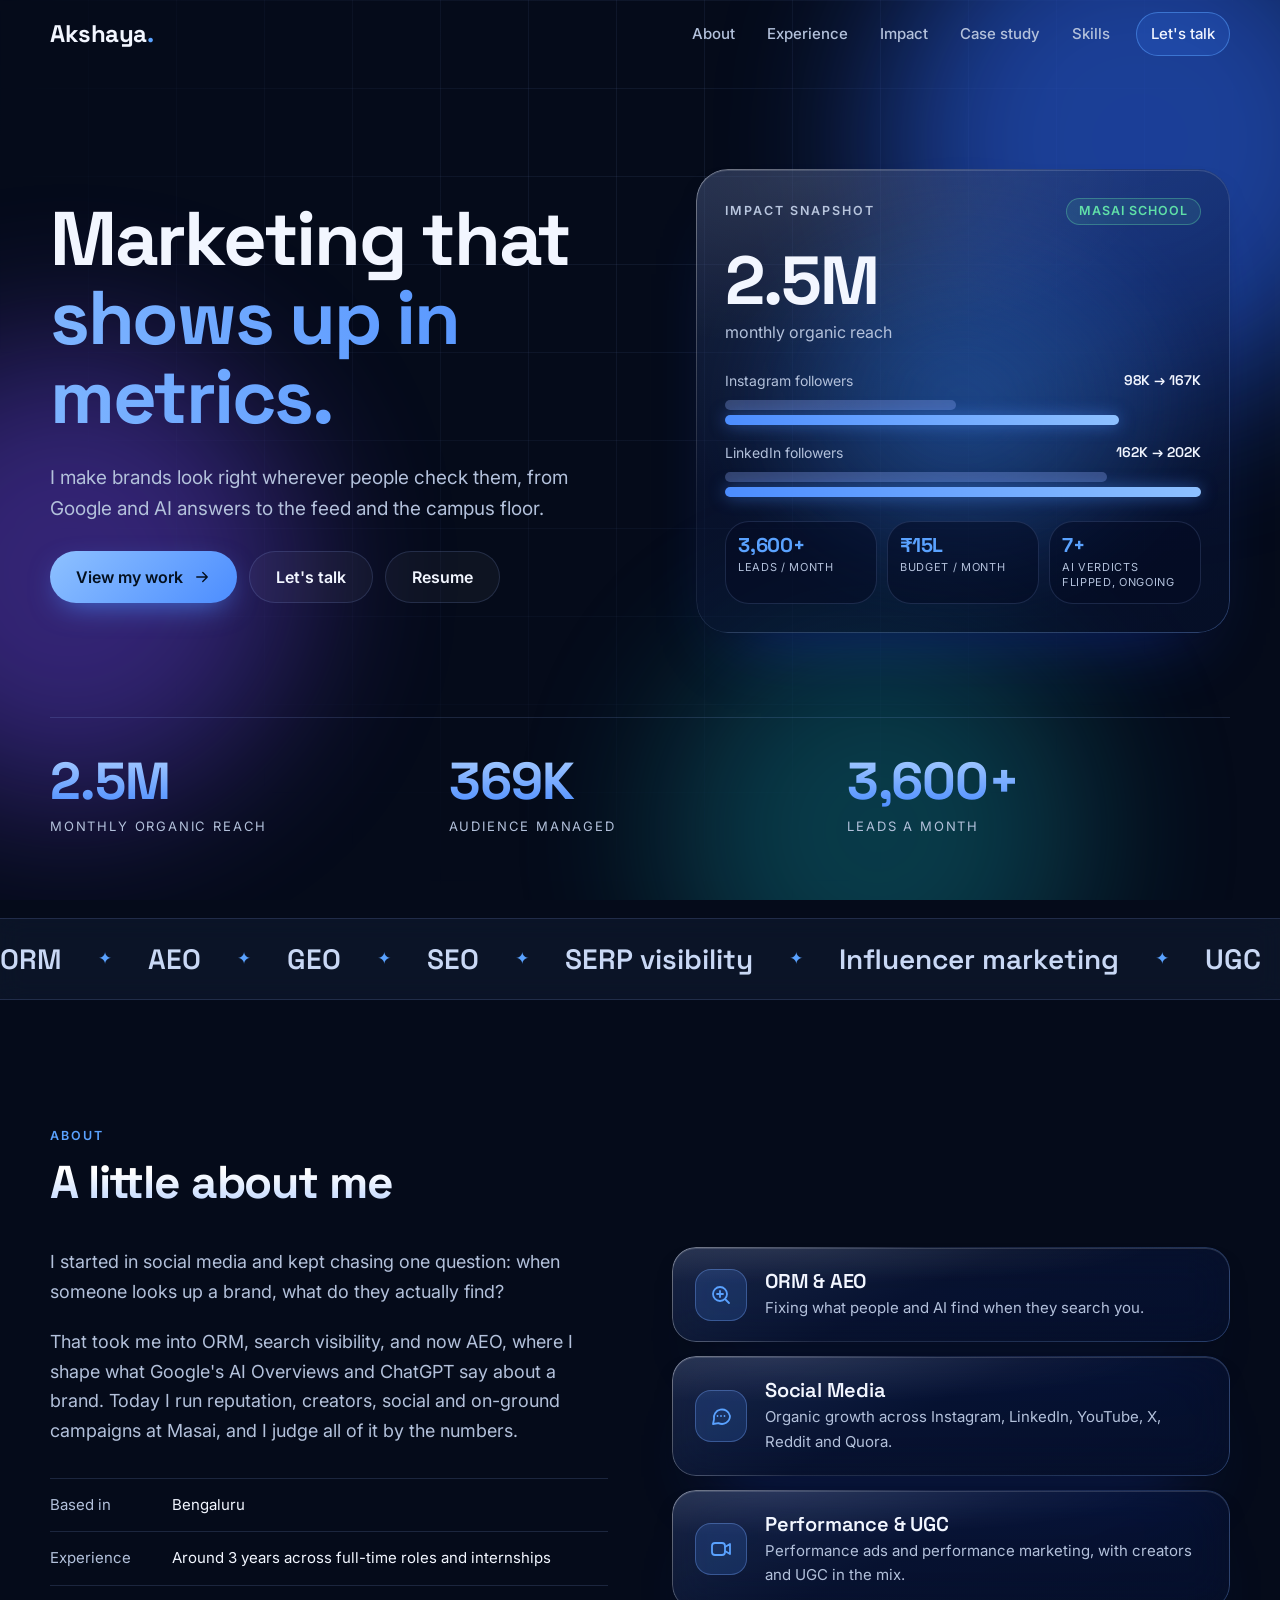
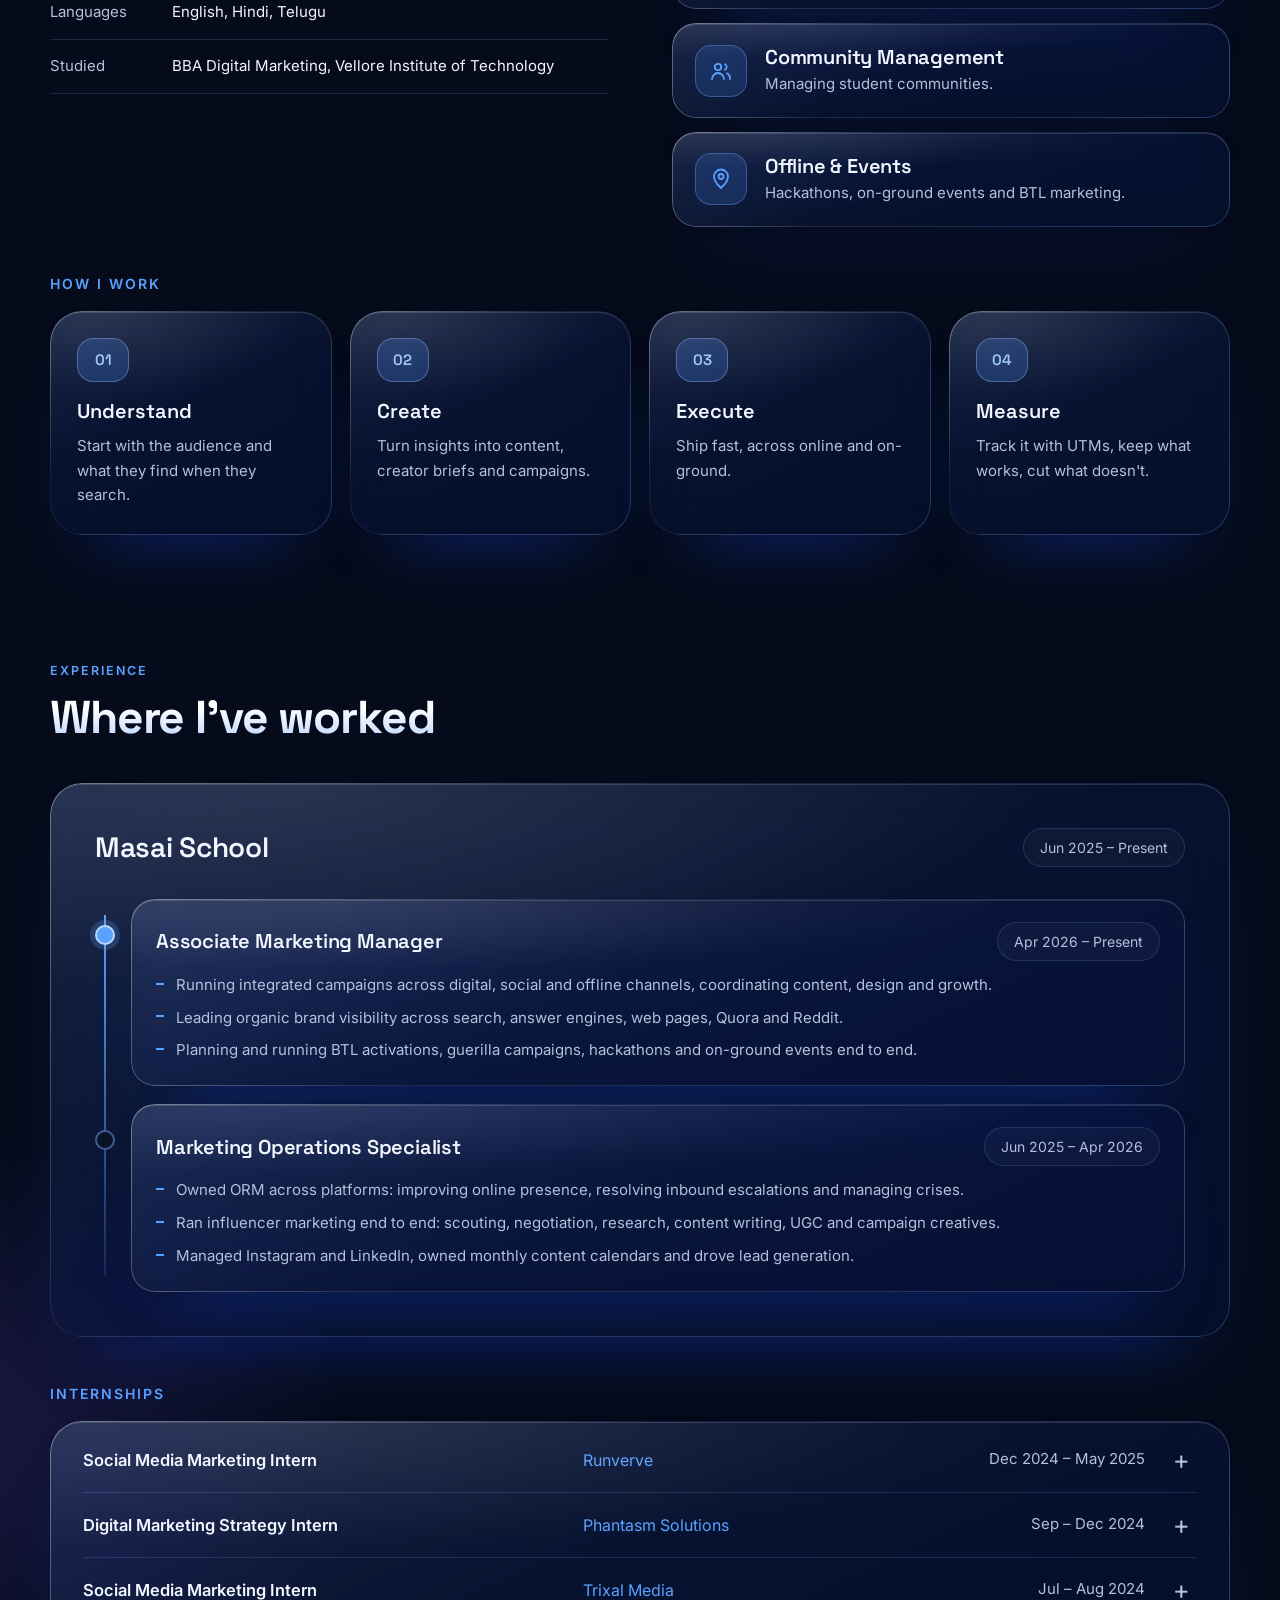
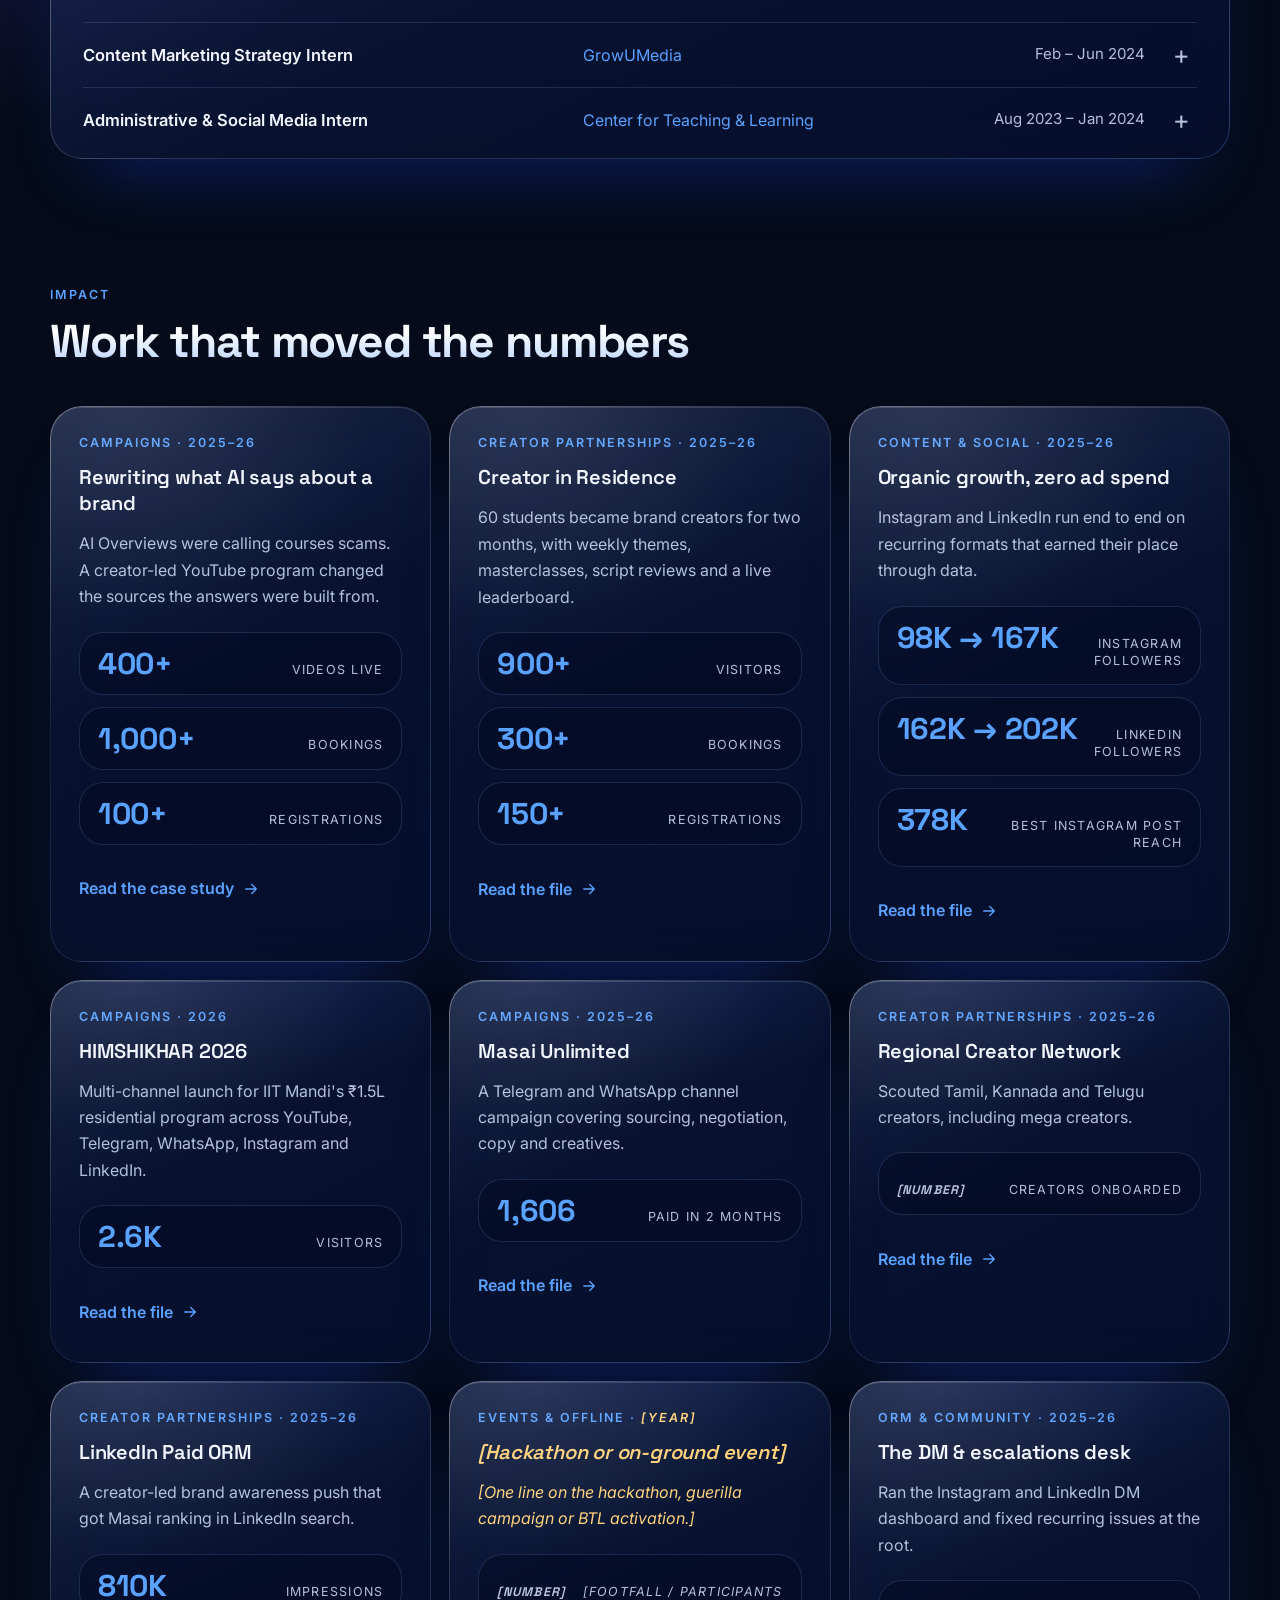
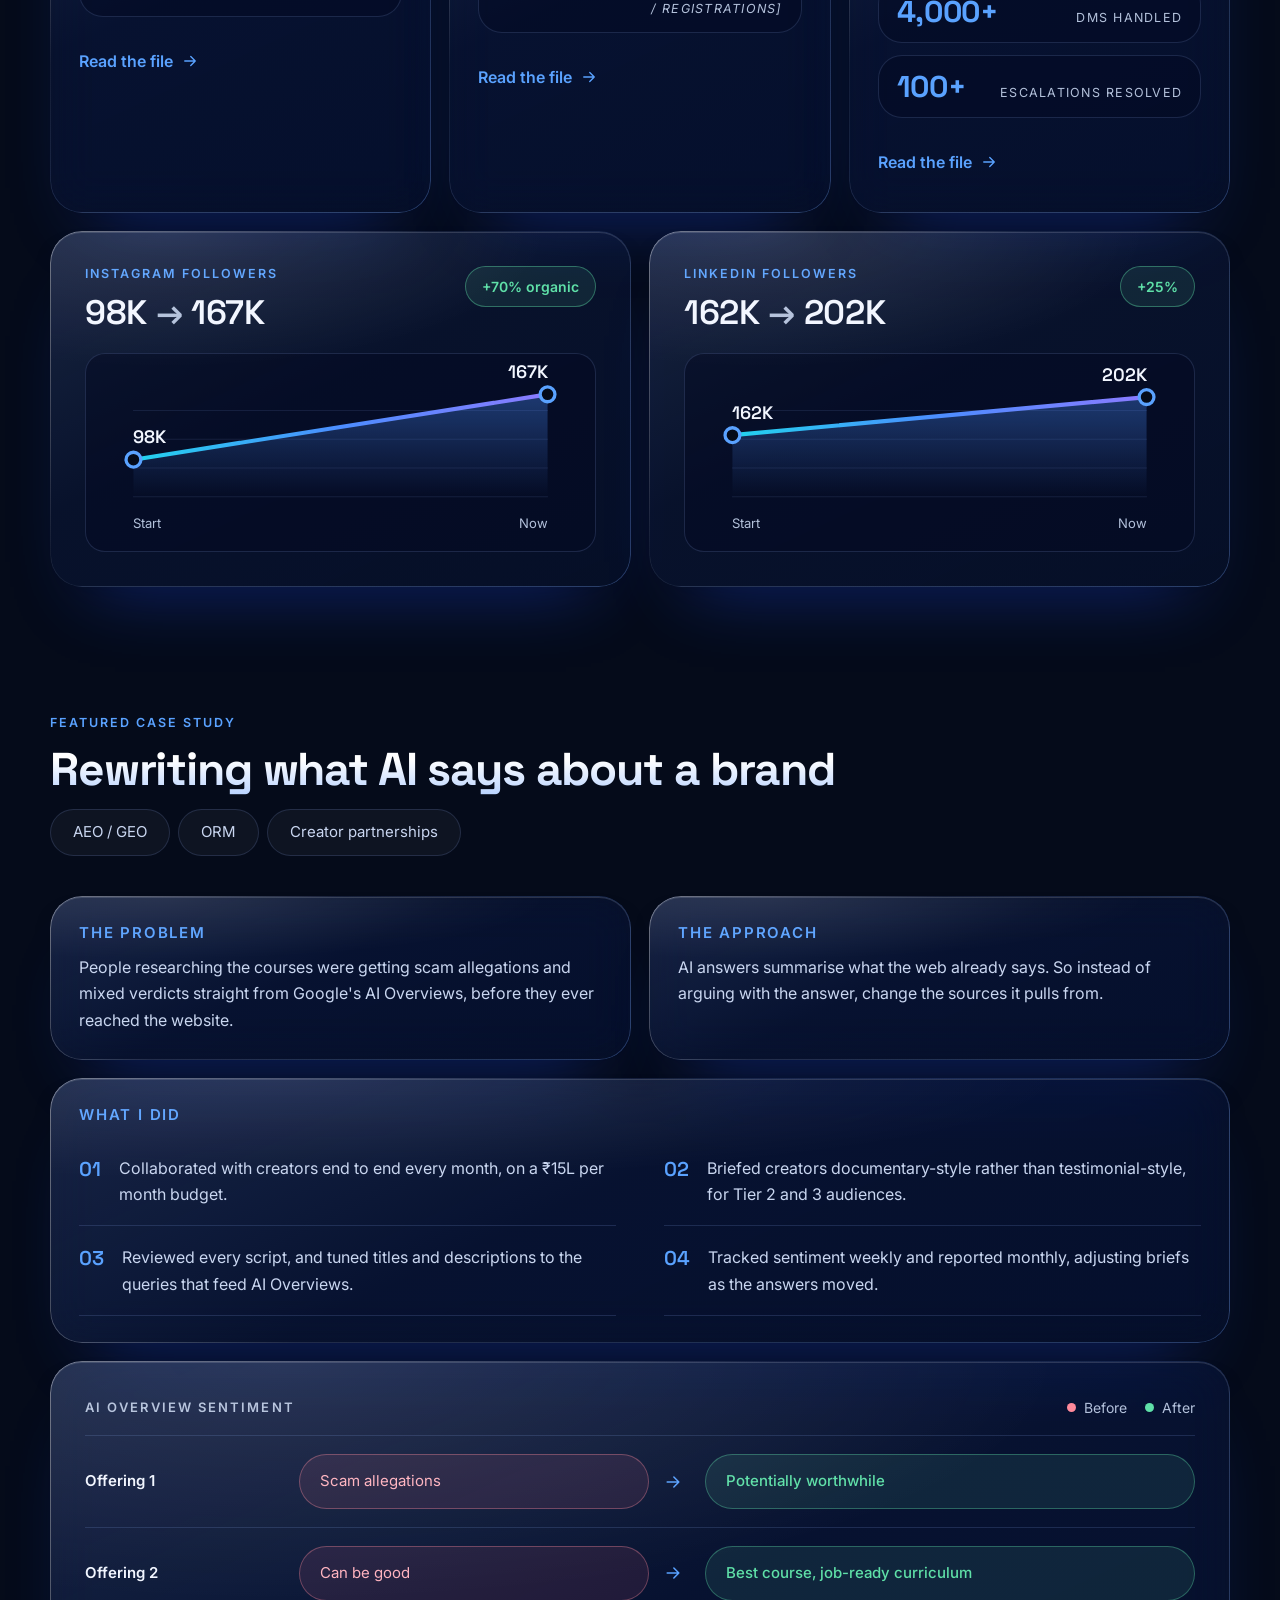
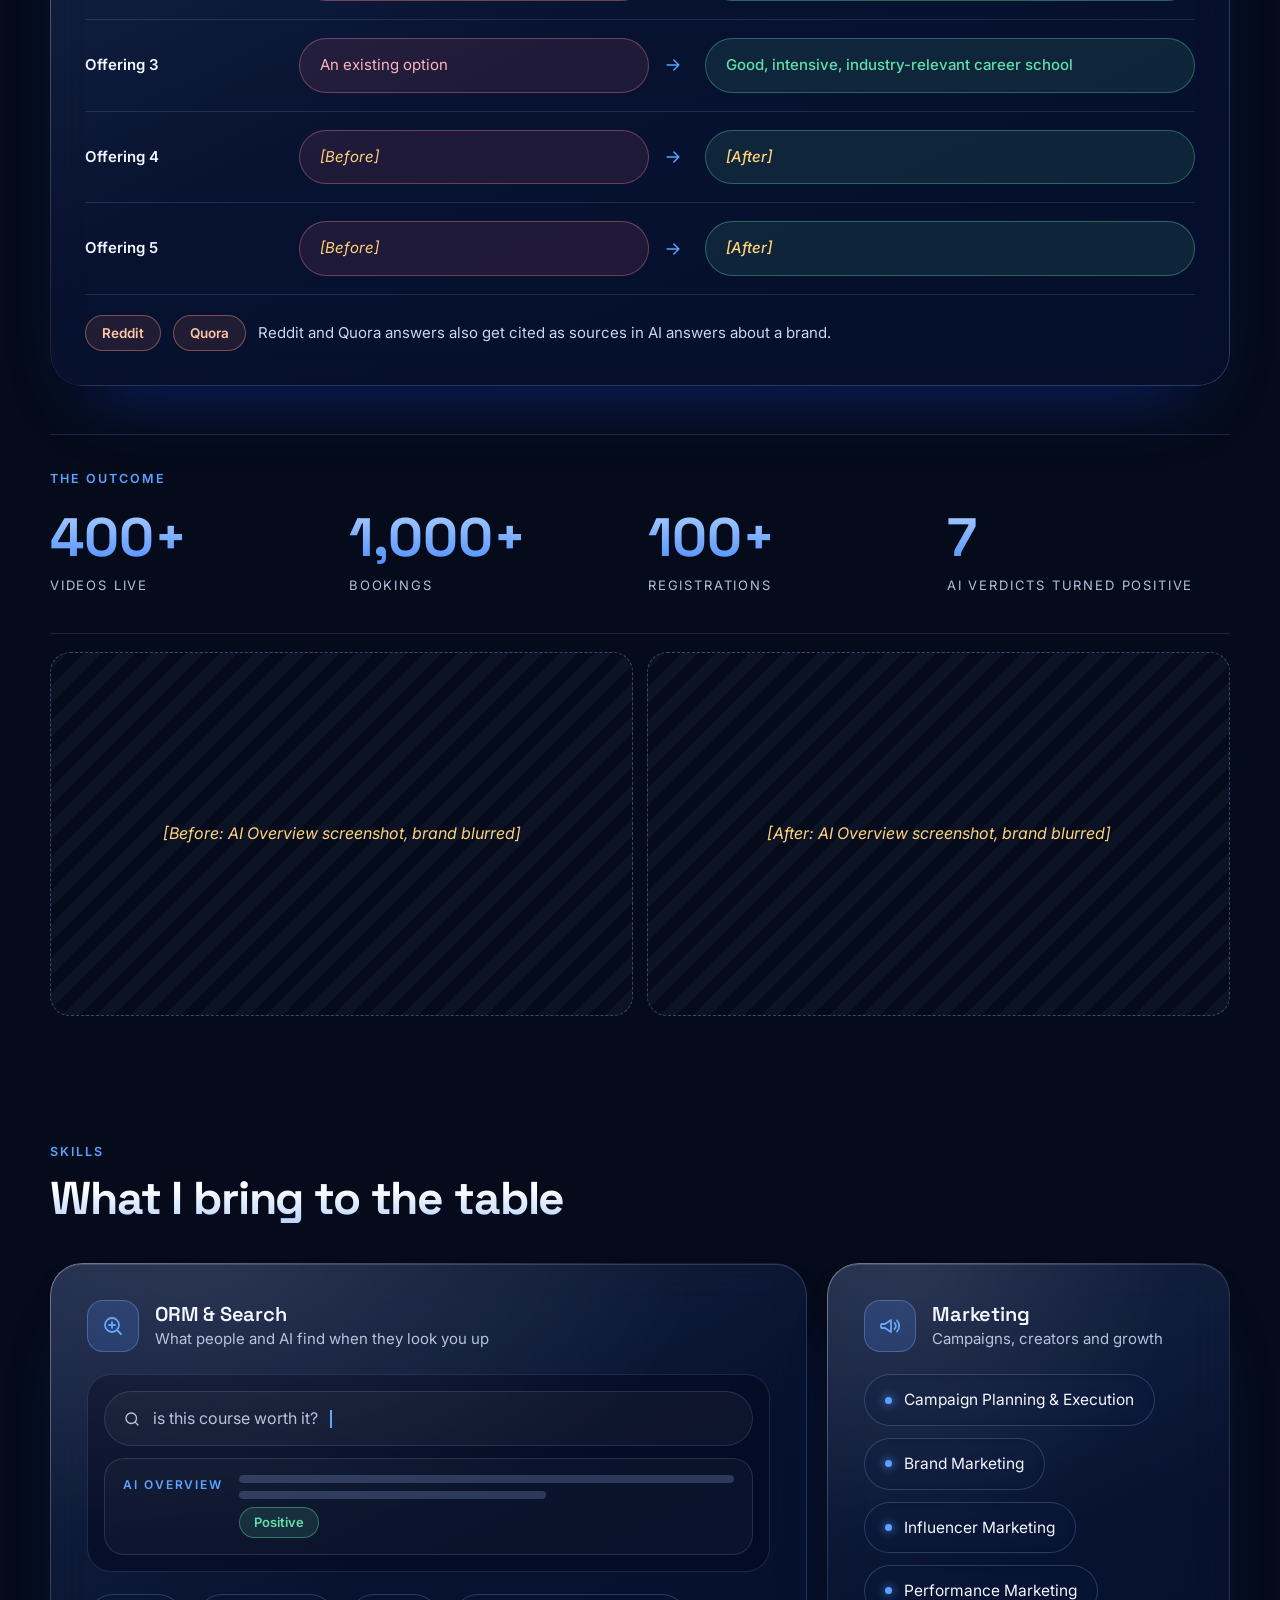
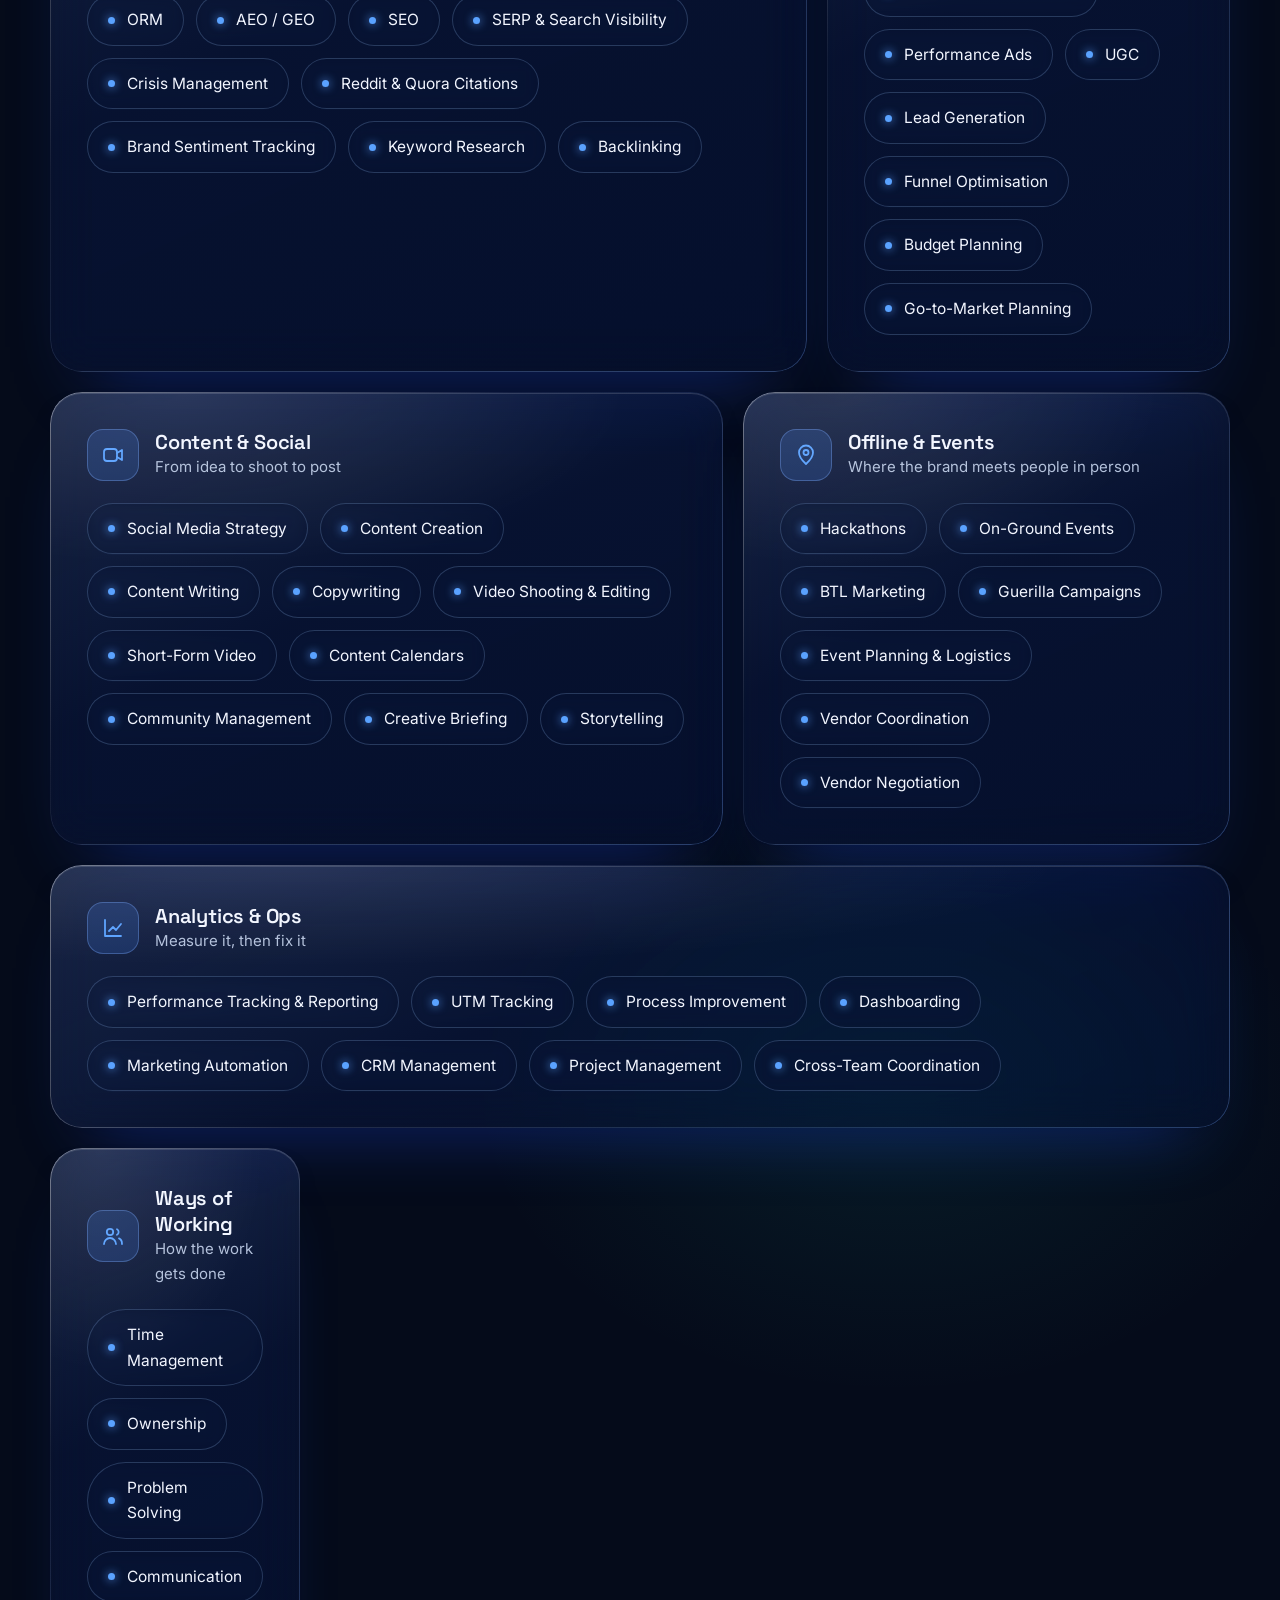
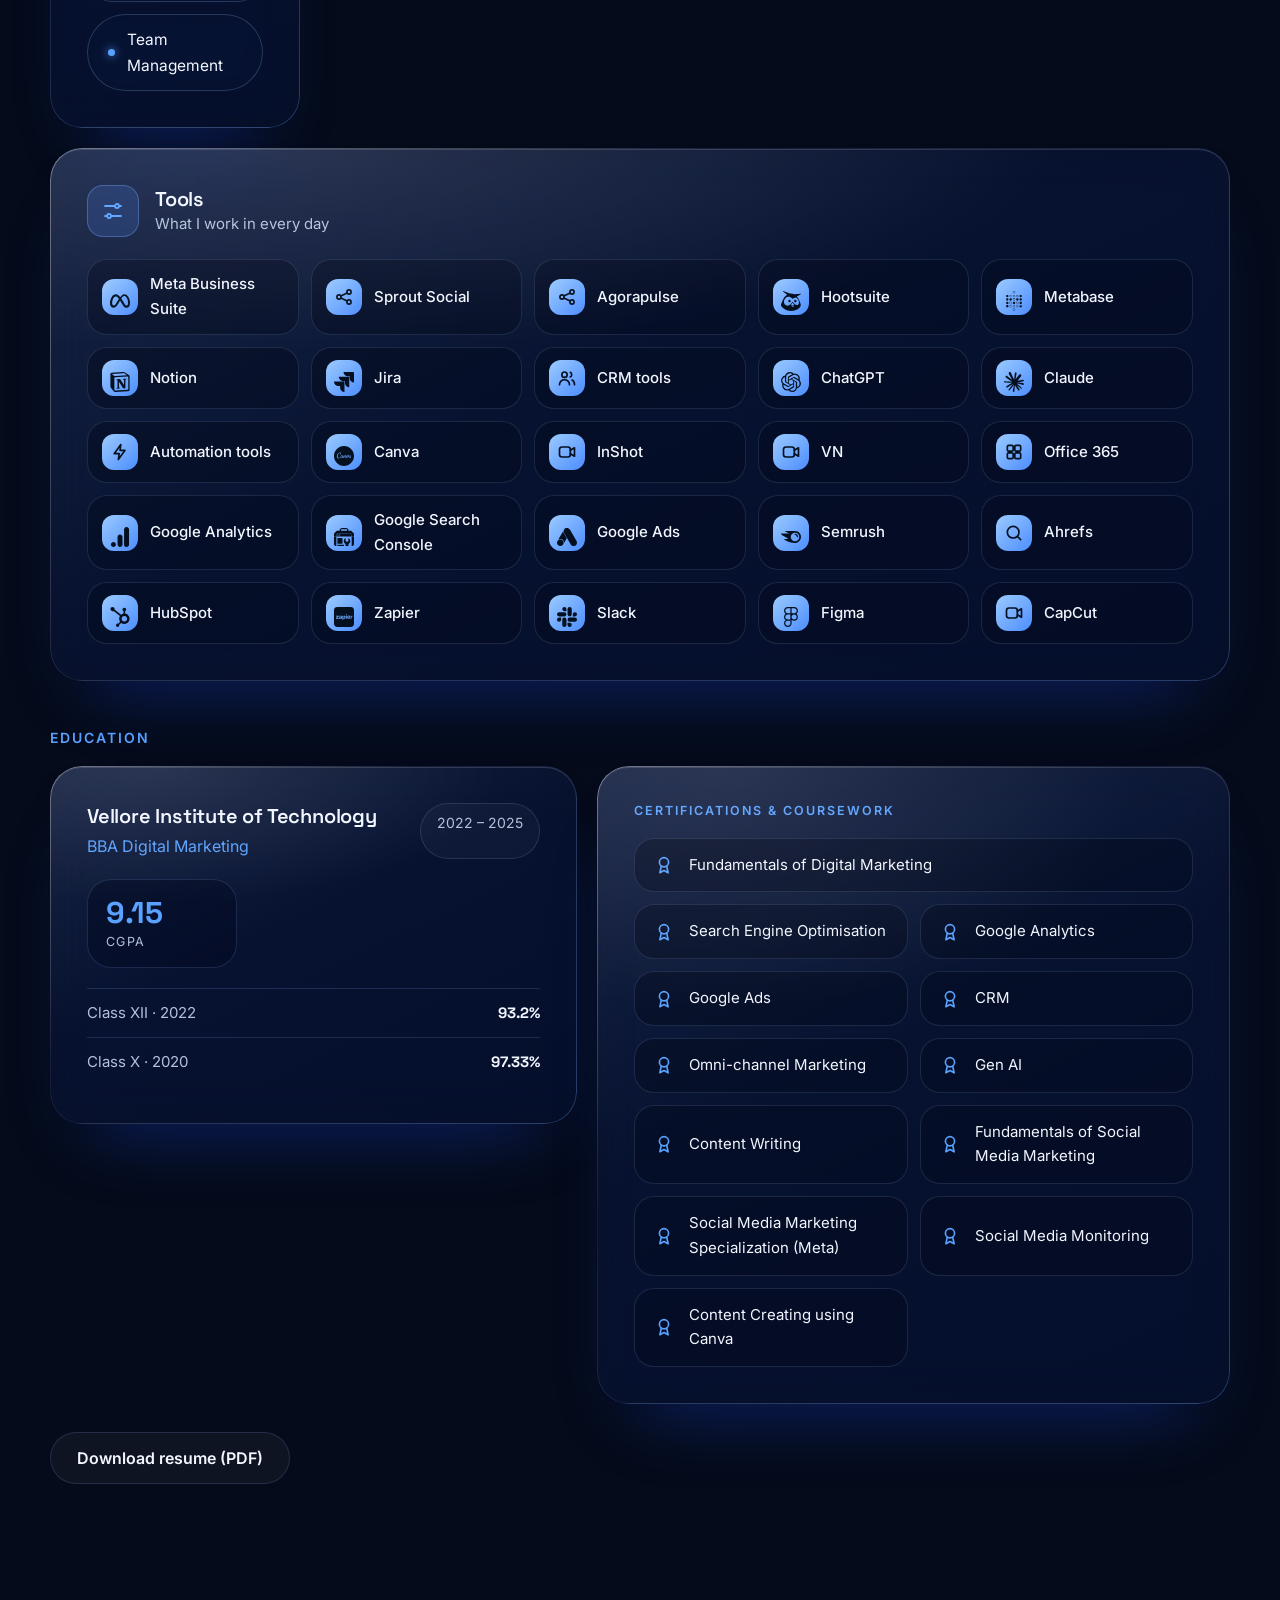
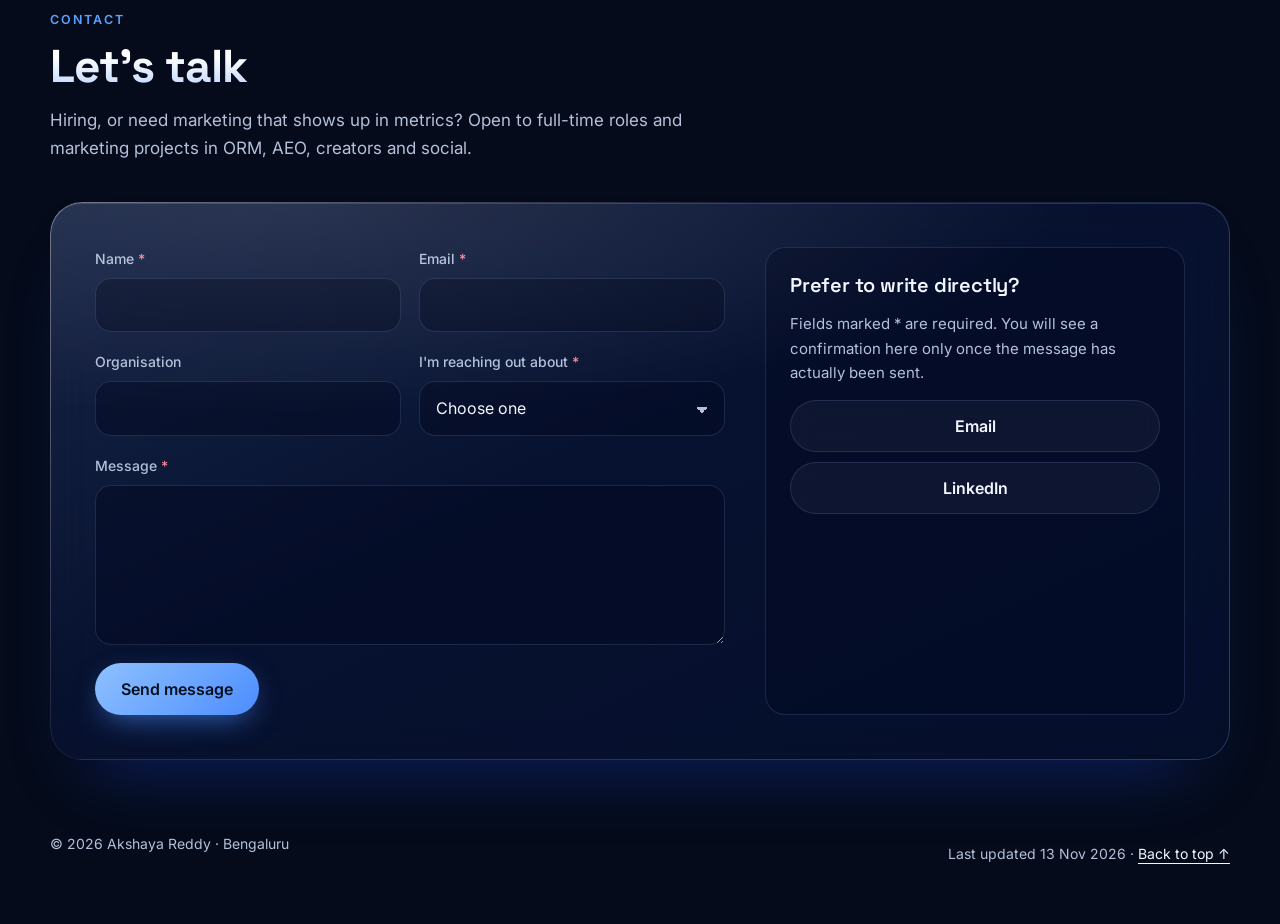
==== commit bb3b0545: "Apply content and layout changes from review Hero: remove eyebrow, path and floating chips; 7+ verdi" ====
--- a/index.html
+++ b/index.html
@@ -53,10 +53,8 @@
     <section class="hero" id="top" aria-labelledby="hero-h">
       <div class="wrap hero__grid">
         <div class="hero__copy">
-          <p class="eyebrow-pill" id="hero-eyebrow"></p>
           <h1 id="hero-h"></h1>
           <p class="hero__intro" id="hero-intro"></p>
-          <p class="path" id="hero-path"></p>
           <div class="cta">
             <a class="btn btn--primary" href="#impact">View my work <svg viewBox="0 0 24 24" aria-hidden="true"><path d="M5 12h14M13 6l6 6-6 6"/></svg></a>
             <a class="btn btn--ghost" href="#contact">Let's talk</a>
@@ -120,7 +118,6 @@
           <p class="direct__links">
             <a class="btn btn--ghost" id="link-email" href="#">Email</a>
             <a class="btn btn--ghost" id="link-linkedin" href="#" target="_blank" rel="noopener">LinkedIn</a>
-            <a class="btn btn--ghost" id="link-resume" href="#" download>Resume (PDF)</a>
           </p>
         </aside>
       </div>
@@ -144,6 +141,7 @@
   </noscript>
 
   <script src="data.js"></script>
+  <script src="icons.js"></script>
   <script src="script.js"></script>
 </body>
 </html>
--- a/styles.css
+++ b/styles.css
@@ -85,7 +85,7 @@
 .path { font: 600 13px/1.6 var(--body); letter-spacing: .14em; text-transform: uppercase; color: var(--blue); }
 .path i { font-style: normal; margin-inline: 6px; }
 .cta { display: flex; flex-wrap: wrap; gap: 12px; }
-.hero__visual { position: relative; padding: 36px 0 36px; }
+.hero__visual { position: relative; padding: 12px 0; }
 .perf { padding: 28px; display: grid; gap: 4px; }
 .perf__top { display: flex; justify-content: space-between; align-items: center; margin-bottom: 18px; font: 600 12.5px/1 var(--body); letter-spacing: .16em; text-transform: uppercase; color: var(--muted); }
 .perf__top em { font-style: normal; color: var(--good); padding: 6px 12px; border: 1px solid rgba(95, 224, 168, .35); border-radius: 99px; background: rgba(95, 224, 168, .1); letter-spacing: .08em; }
@@ -103,12 +103,11 @@
 .gbar__track i { display: block; height: 10px; border-radius: 99px; }
 .gbar__from { background: rgba(148, 177, 255, .3); }
 .gbar__to { background: linear-gradient(90deg, #4C8DFF, #8EC1FF); box-shadow: 0 0 16px rgba(76, 141, 255, .5); }
-@media (min-width: 980px) { .hero__grid { grid-template-columns: 1.05fr .95fr; } .hero__visual { padding: 44px 0; } }
-
-.stats { margin-top: clamp(40px, 6vw, 72px); padding-top: 36px; border-top: 1px solid var(--line); display: grid; grid-template-columns: repeat(2, 1fr); gap: 28px 16px; }
+@media (min-width: 980px) { .hero__grid { grid-template-columns: 1.05fr .95fr; } }
+
+.stats { margin-top: clamp(40px, 6vw, 72px); padding-top: 36px; border-top: 1px solid var(--line); display: grid; grid-template-columns: repeat(auto-fit, minmax(220px, 1fr)); gap: 28px 16px; }
 .stats b { display: block; font: 700 clamp(34px, 5vw, 52px)/1.05 var(--head); letter-spacing: -.02em; background: linear-gradient(180deg, #A9CDFF, #4C8DFF); -webkit-background-clip: text; background-clip: text; -webkit-text-fill-color: transparent; }
 .stats span { display: block; margin-top: 8px; font-size: 13px; letter-spacing: .14em; text-transform: uppercase; color: var(--muted); }
-@media (min-width: 800px) { .stats { grid-template-columns: repeat(4, 1fr); } }
 
 /* marquee */
 .marquee { margin-top: clamp(48px, 7vw, 80px); border-block: 1px solid var(--line); background: rgba(59, 123, 255, .06); overflow: hidden; }
@@ -165,25 +164,24 @@
 .role__list { margin-top: 12px; display: grid; gap: 8px; color: var(--muted); font-size: 15px; }
 .role__list li { position: relative; padding-left: 20px; }
 .role__list li::before { content: ""; position: absolute; left: 0; top: .65em; width: 8px; height: 2px; background: var(--blue); }
-.ints { padding: 8px 24px; }
+.ints { padding: 6px clamp(18px, 3vw, 32px); }
 .int { border-bottom: 1px solid var(--line); }
 .int:last-child { border: 0; }
-.int summary { list-style: none; display: grid; grid-template-columns: 1fr auto; gap: 4px 16px; align-items: center; padding: 18px 0; min-height: 64px; cursor: pointer; }
+.int summary { list-style: none; display: grid; grid-template-columns: minmax(0, 1fr) 32px; grid-template-areas: "t i" "c i" "d i"; gap: 2px 12px; align-items: center; padding: 18px 0; min-height: 64px; cursor: pointer; }
 .int summary::-webkit-details-marker { display: none; }
-.int__title { font-weight: 600; grid-column: 1 / -1; }
-.int__co { color: var(--blue); }
-.int__dates { padding: 0; border: 0; background: none; }
-.int summary svg { position: absolute; width: 20px; height: 20px; opacity: 0; }
-.int summary::after { content: "+"; grid-column: 2; grid-row: 1; font-size: 24px; color: var(--muted); }
+.int__title { grid-area: t; font-weight: 600; font-size: 16.5px; line-height: 1.35; }
+.int__co { grid-area: c; color: var(--blue); }
+.int__dates { grid-area: d; color: var(--muted); font-size: 14px; padding: 0; border: 0; background: none; border-radius: 0; }
+.int summary::after { grid-area: i; content: "+"; justify-self: center; font-size: 26px; line-height: 1; color: var(--muted); }
 .int[open] summary::after { content: "–"; }
 .int__body { padding: 0 0 22px; display: grid; gap: 10px; color: var(--muted); font-size: 15px; }
 .int__place { font-size: 13px; letter-spacing: .1em; text-transform: uppercase; }
 .int__body li { position: relative; padding-left: 20px; margin-top: 6px; }
 .int__body li::before { content: ""; position: absolute; left: 0; top: .7em; width: 8px; height: 2px; background: var(--blue); }
 @media (min-width: 800px) {
-  .int summary { grid-template-columns: 1.5fr 1fr auto 24px; }
-  .int__title { grid-column: auto; }
-  .int summary::after { grid-column: 4; }
+  /* three fixed columns so every company name lines up in the same place */
+  .int summary { grid-template-columns: minmax(0, 1.5fr) minmax(0, 1.1fr) 190px 32px; grid-template-areas: "t c d i"; gap: 0 20px; }
+  .int__dates { text-align: right; font-size: 15px; }
 }
 
 /* impact */
@@ -194,7 +192,8 @@
 .more { display: inline-flex; align-items: center; gap: 8px; margin-top: 8px; min-height: 44px; color: var(--blue); font-weight: 600; }
 .more svg { width: 18px; height: 18px; transition: transform .2s; }
 .more:hover svg { transform: translateX(4px); }
-@media (min-width: 900px) { .pcards { grid-template-columns: repeat(3, 1fr); } .growth { grid-template-columns: 1fr 1fr; } }
+@media (min-width: 640px) { .pcards { grid-template-columns: repeat(2, 1fr); } }
+@media (min-width: 1000px) { .pcards { grid-template-columns: repeat(3, 1fr); } .growth { grid-template-columns: 1fr 1fr; } }
 
 /* case study */
 .case { display: grid; gap: 18px; }
@@ -481,3 +480,24 @@
 
 @media (prefers-reduced-motion: reduce) { .orbs i, .perf, .float, .caret { animation: none !important; } }
 @media (max-width: 559px) { .perf, .float { animation: none; } }
+
+/* tools: logo tiles */
+.tools i svg { width: 20px; height: 20px; }
+.tools i svg.brand { fill: #04101F; stroke: none; }
+.tools i svg:not(.brand) { stroke: #04101F; stroke-width: 2; }
+/* certificate links */
+.edu2__certs li a { display: flex; align-items: center; gap: 14px; width: 100%; min-height: 44px; margin: -14px -18px; padding: 14px 18px; border-radius: 20px; }
+.edu2__certs li:has(a) { padding: 0; }
+.edu2__certs li:has(a) a { margin: 0; }
+.edu2__certs li a:hover { background: rgba(90, 162, 255, .12); }
+.edu2__certs li a svg { width: 22px; height: 22px; flex: none; color: var(--blue); }
+
+/* phones: tighter timeline, education card no taller than its content */
+.edu2 { align-items: start; }
+@media (max-width: 559px) {
+  .exp { padding: 18px; }
+  .tl { padding-left: 24px; }
+  .tl::before { left: 6px; }
+  .tl__dot { left: -24px; width: 14px; height: 14px; top: 24px; }
+  .role { padding: 18px; }
+}
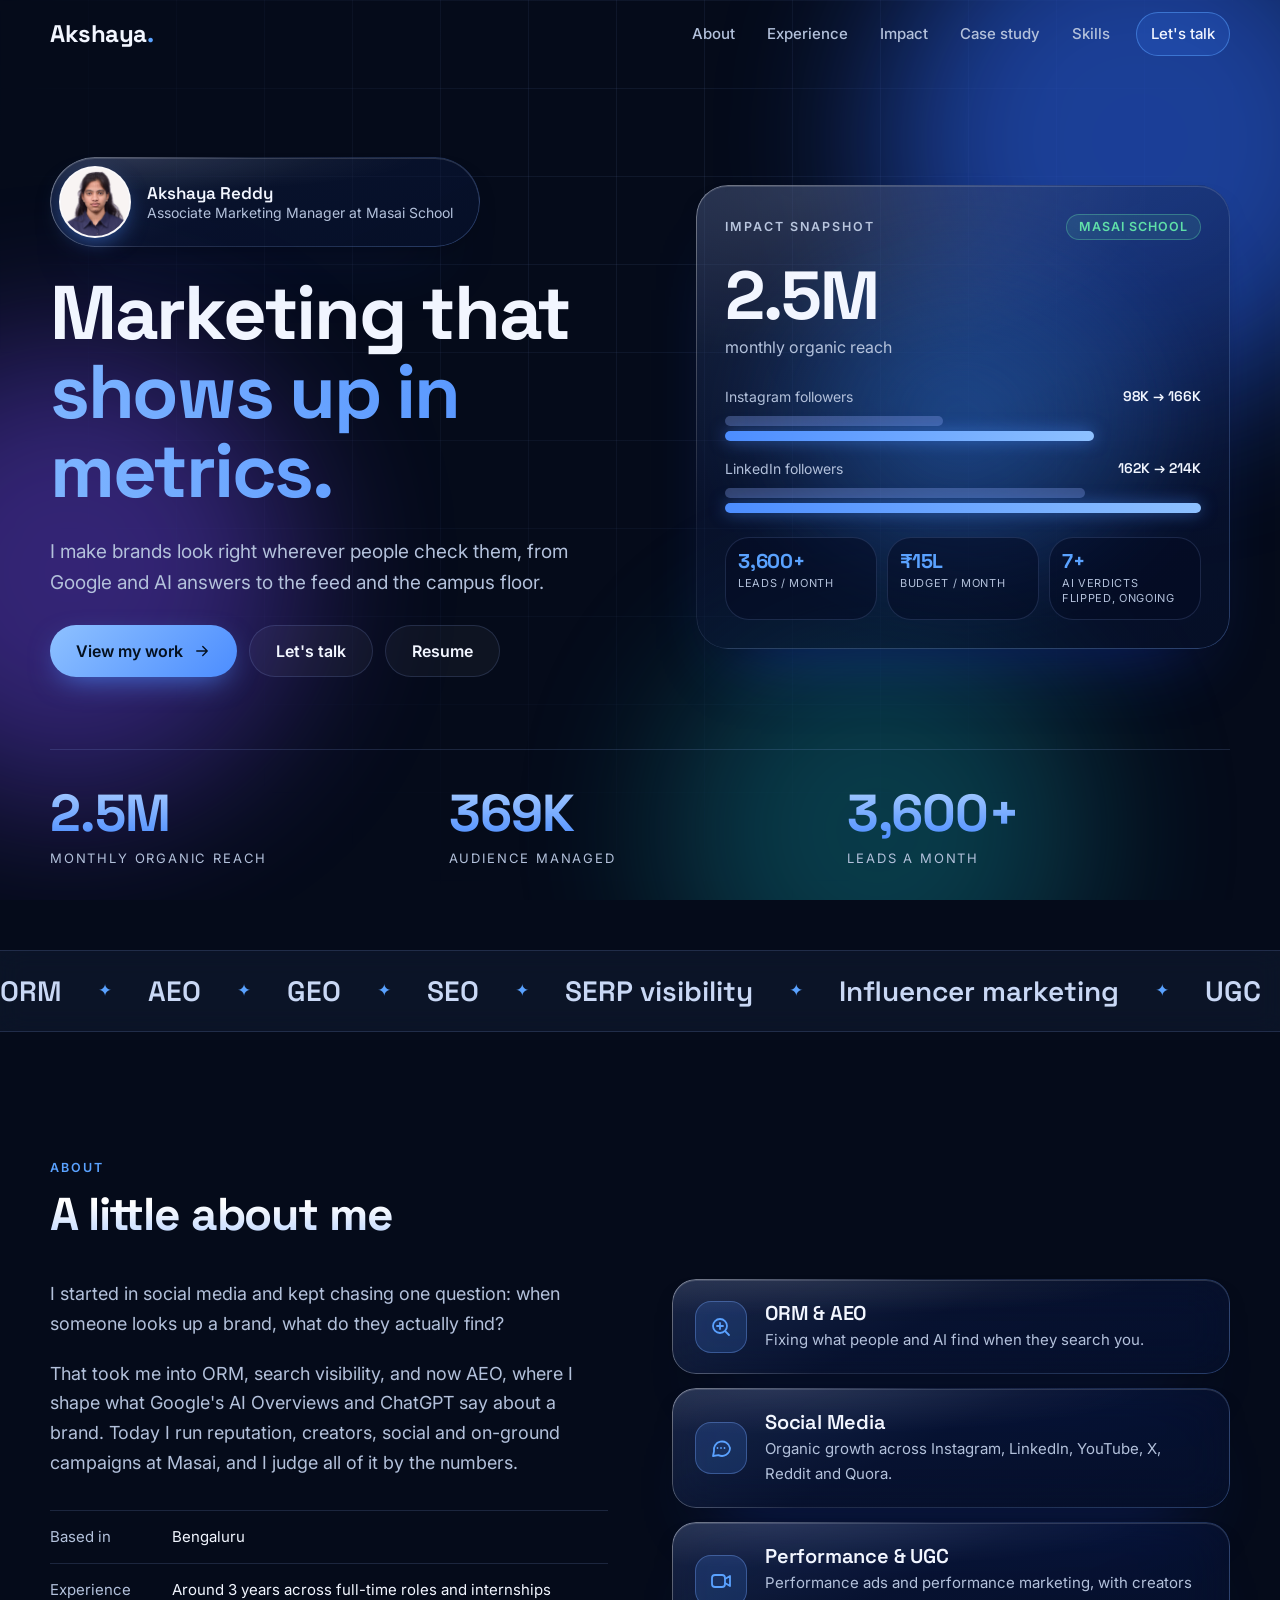
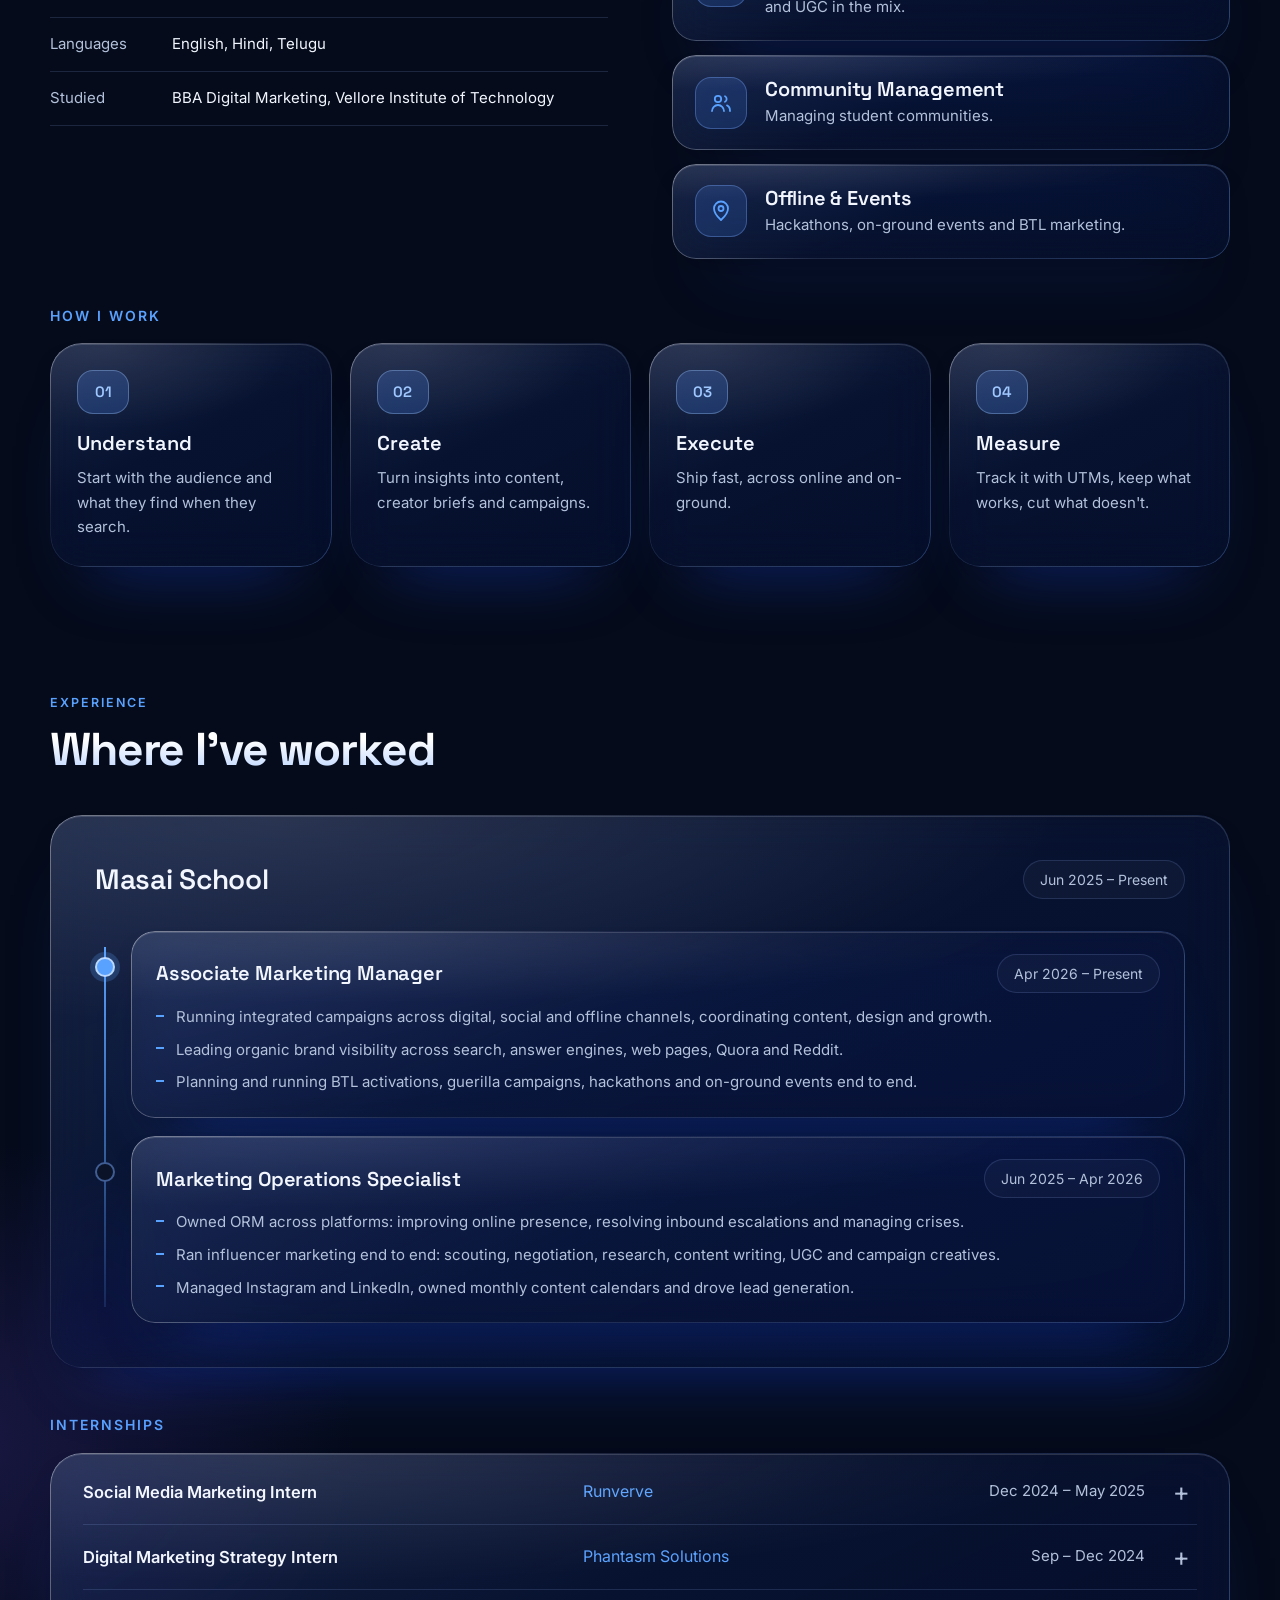
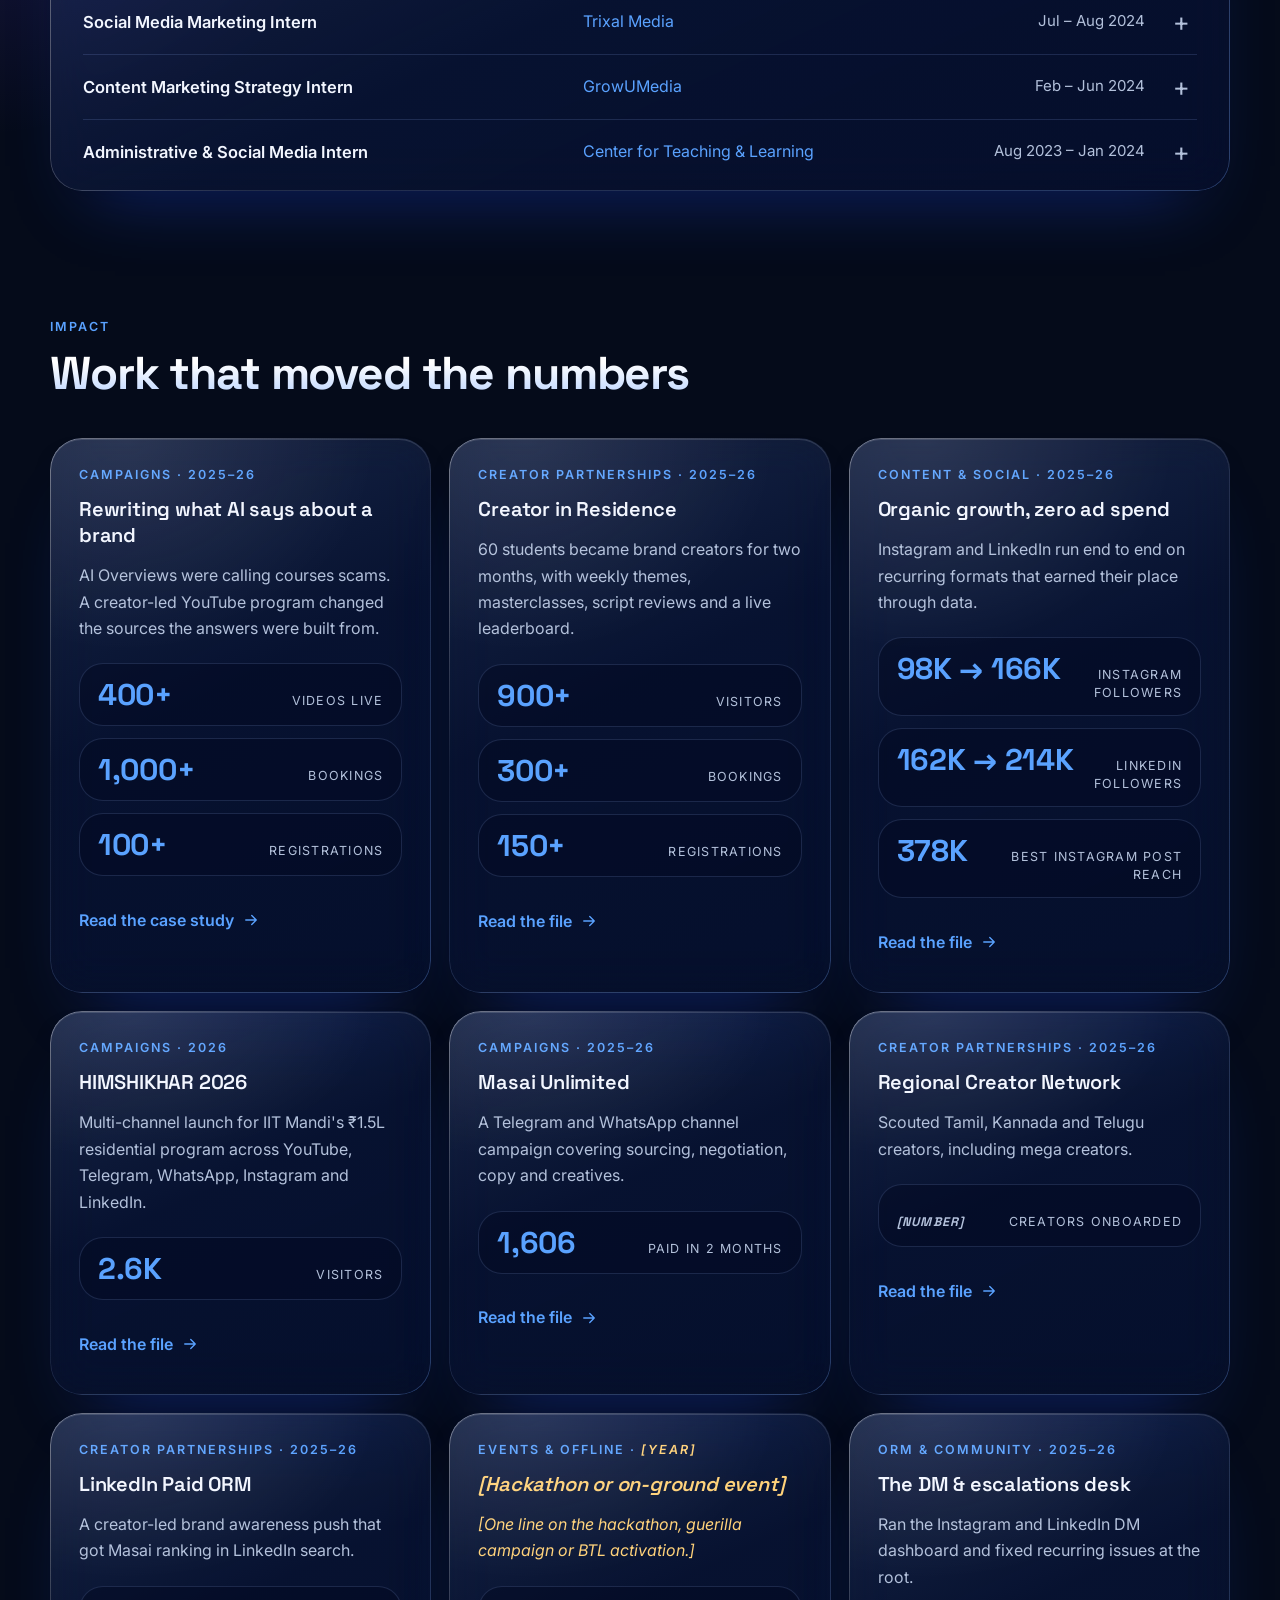
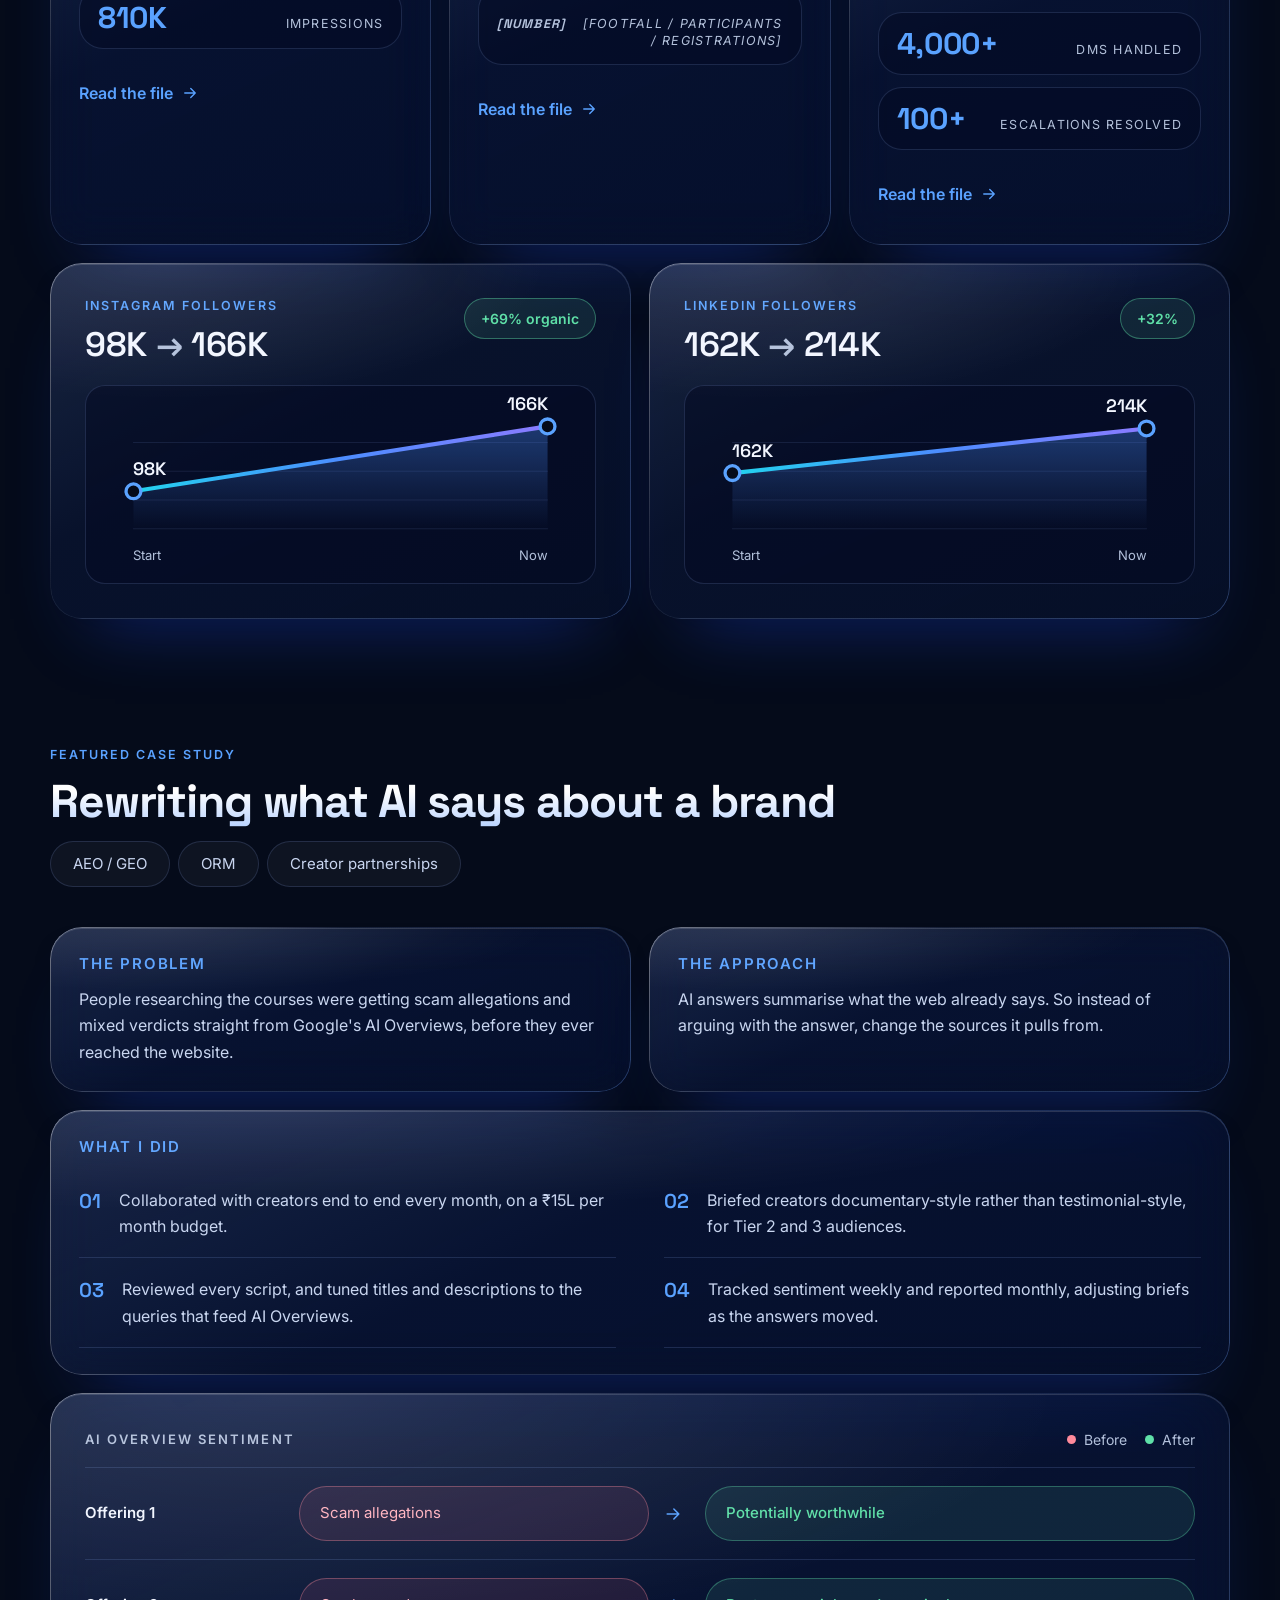
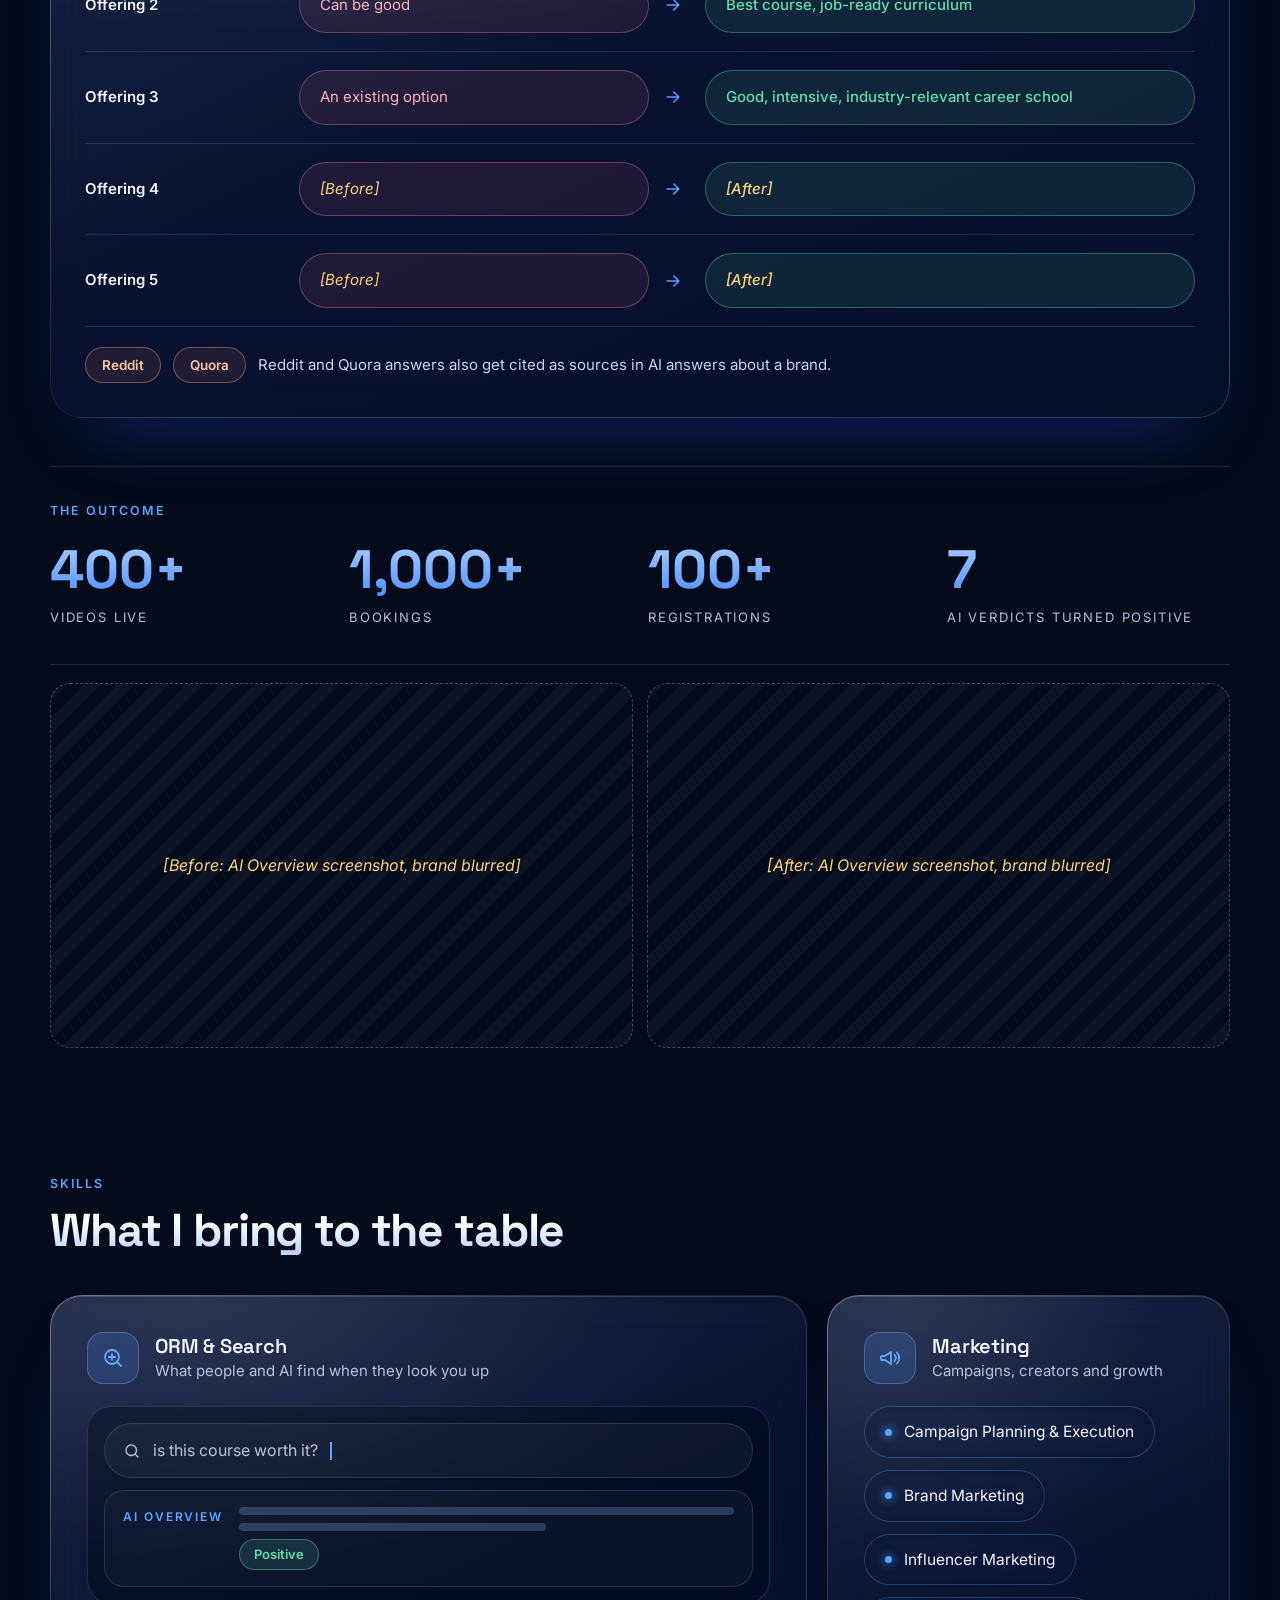
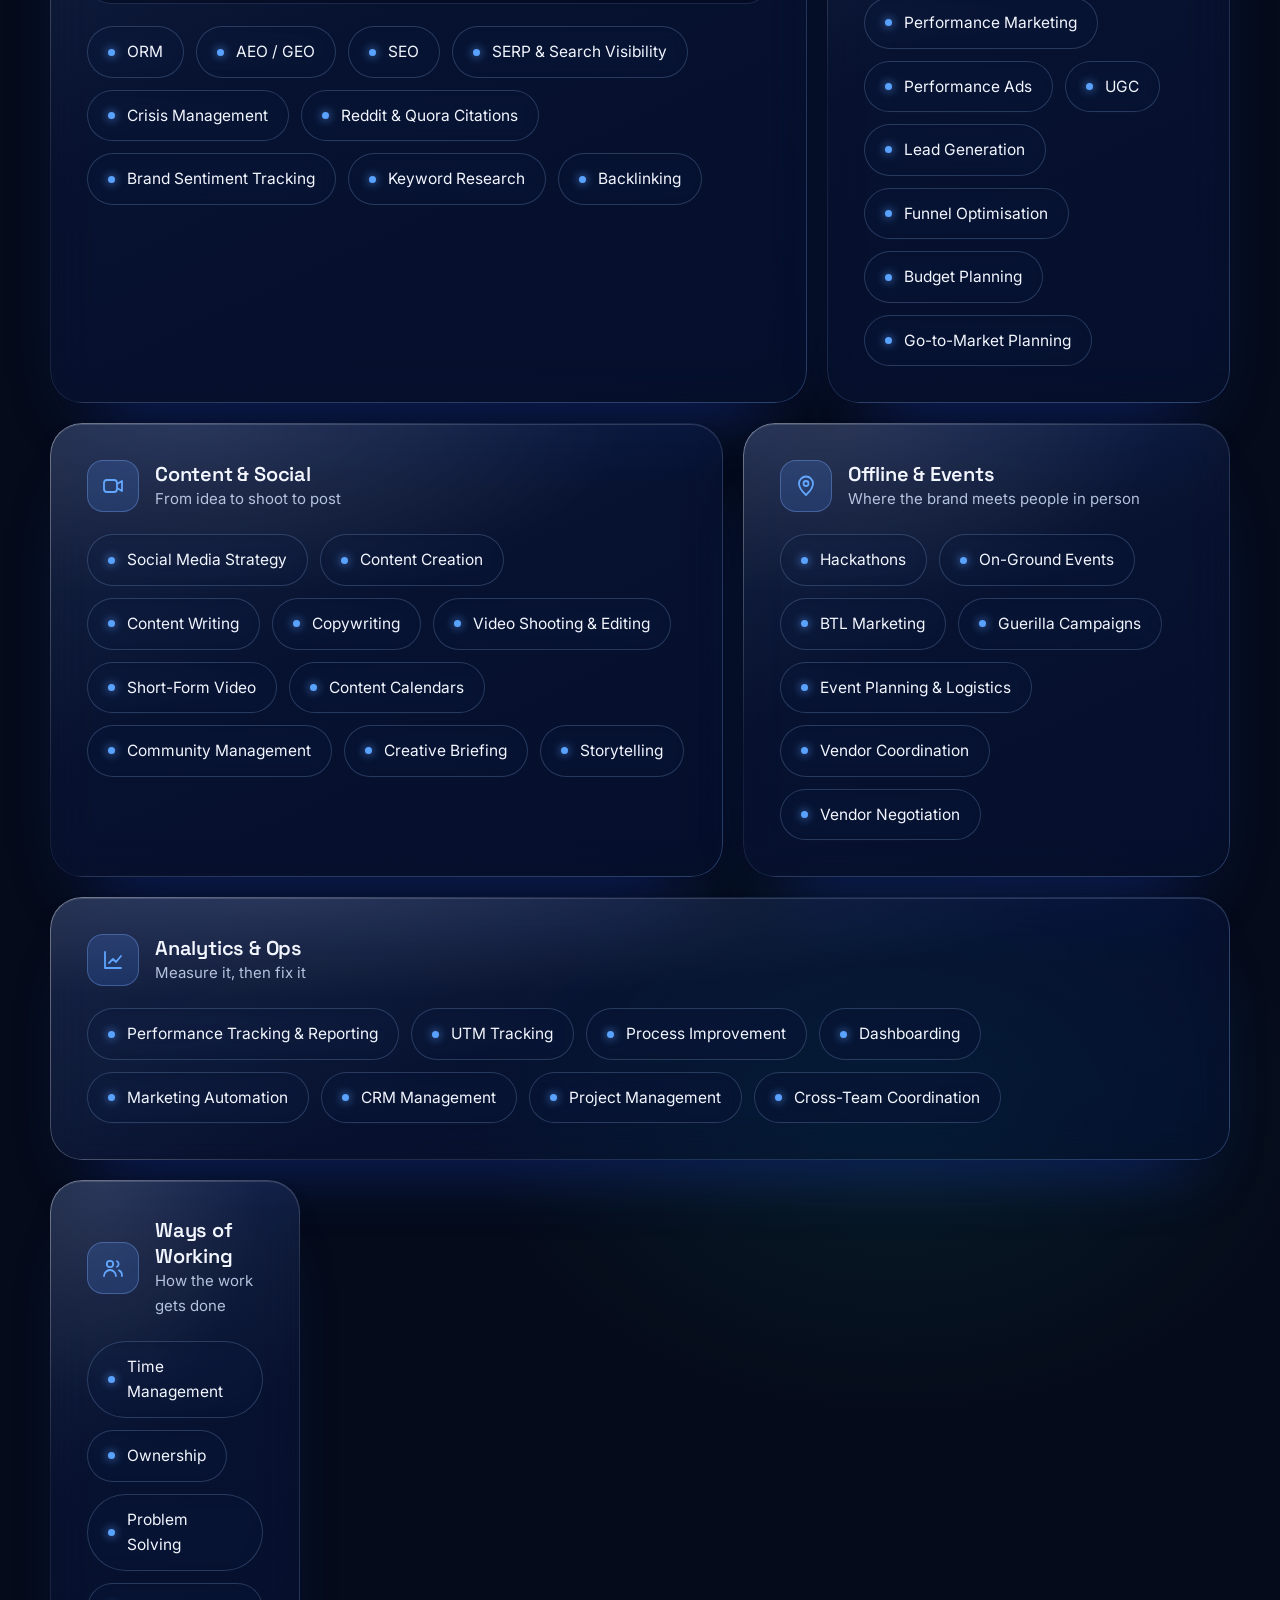
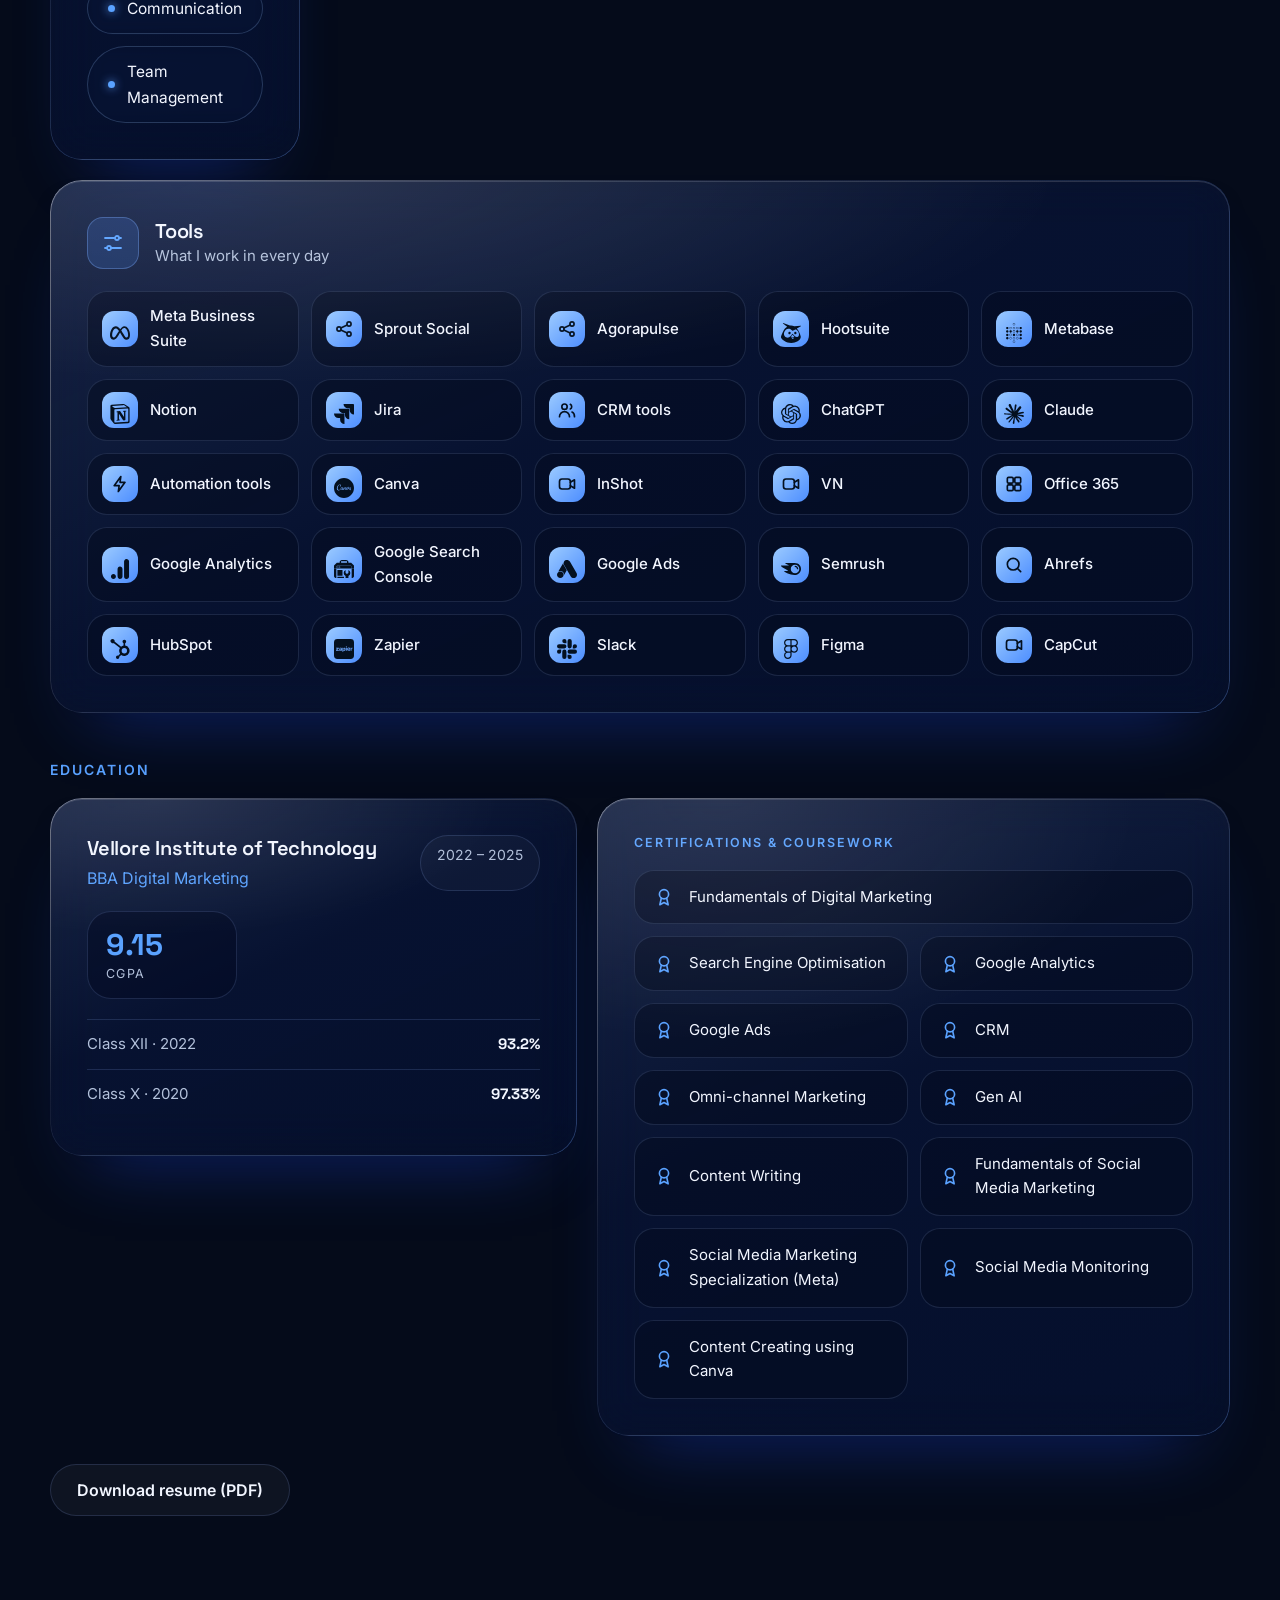
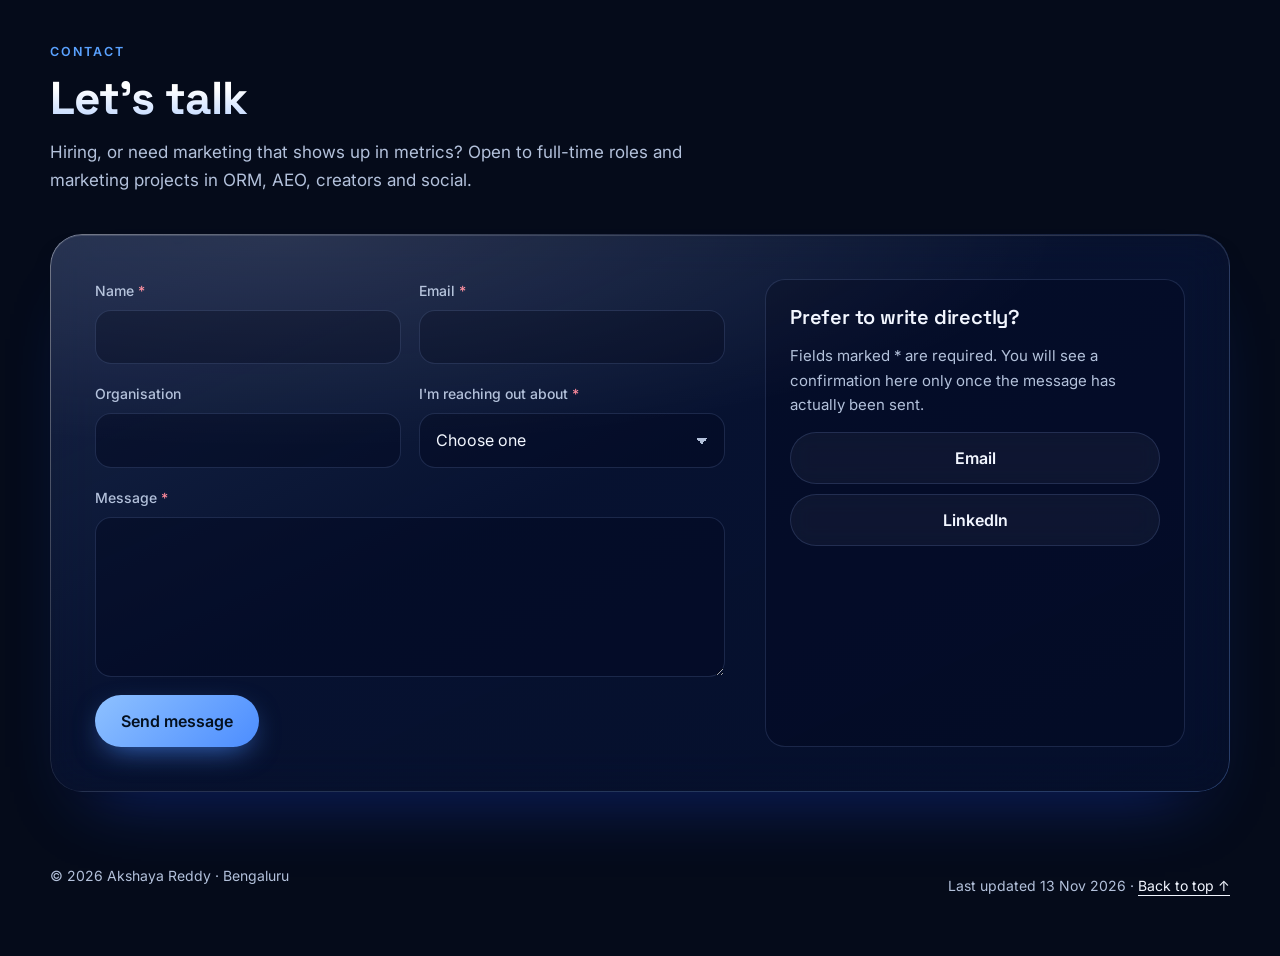
==== commit 19a1931a: "Add portrait, internship descriptions and updated follower numbers Co-Authored-By: Claude Sonnet 5.5" ====
--- a/index.html
+++ b/index.html
@@ -53,6 +53,7 @@
     <section class="hero" id="top" aria-labelledby="hero-h">
       <div class="wrap hero__grid">
         <div class="hero__copy">
+          <p class="who glass" id="hero-who"></p>
           <h1 id="hero-h"></h1>
           <p class="hero__intro" id="hero-intro"></p>
           <div class="cta">
--- a/styles.css
+++ b/styles.css
@@ -501,3 +501,10 @@
   .tl__dot { left: -24px; width: 14px; height: 14px; top: 24px; }
   .role { padding: 18px; }
 }
+
+/* hero: who is this */
+.who { display: inline-flex; align-items: center; gap: 16px; padding: 8px 26px 8px 8px; border-radius: 99px; }
+.avatar { width: 72px; height: 72px; border-radius: 50%; object-fit: cover; border: 2px solid rgba(255, 255, 255, .55); box-shadow: 0 8px 24px -8px rgba(76, 141, 255, .7); background: #F4F2F4; }
+.who span { display: grid; line-height: 1.3; font-size: 14px; color: var(--muted); }
+.who b { color: var(--ink); font: 600 17px/1.3 var(--head); }
+@media (max-width: 420px) { .who span { font-size: 13px; } .avatar { width: 60px; height: 60px; } }
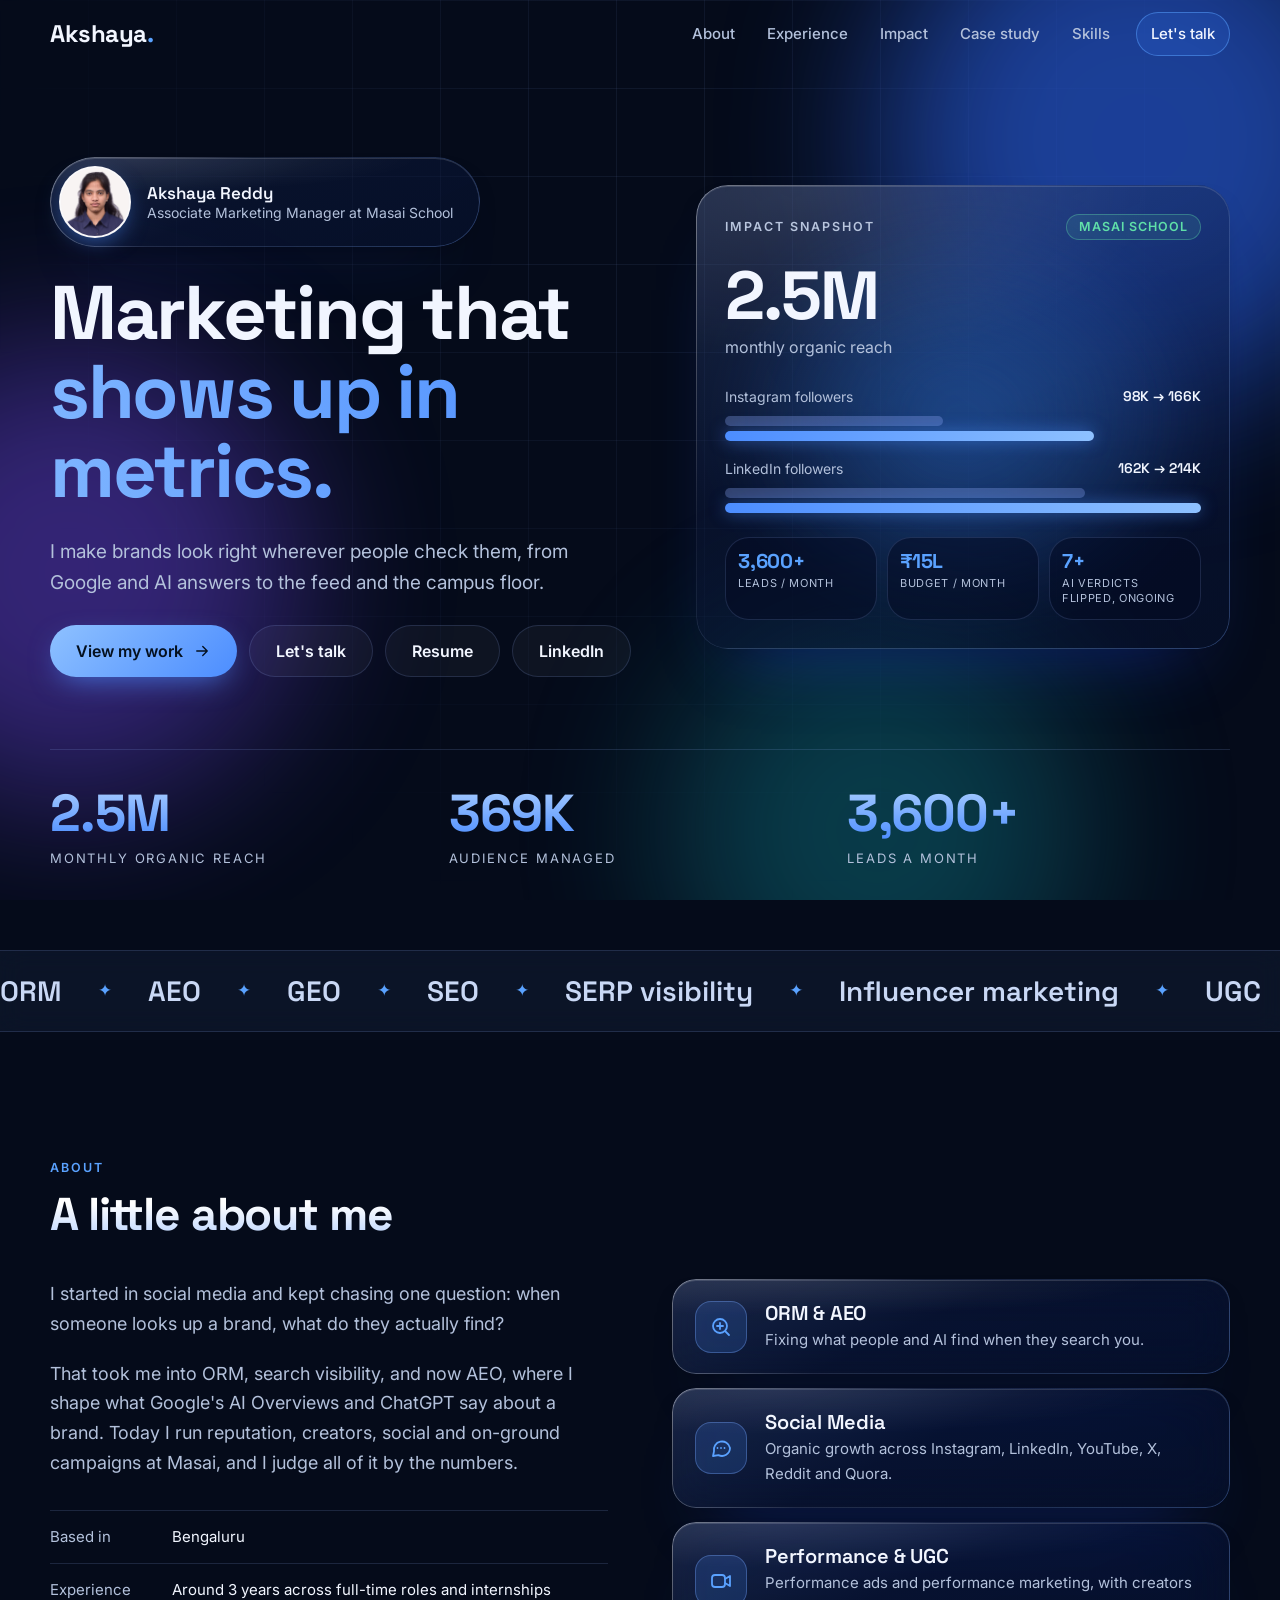
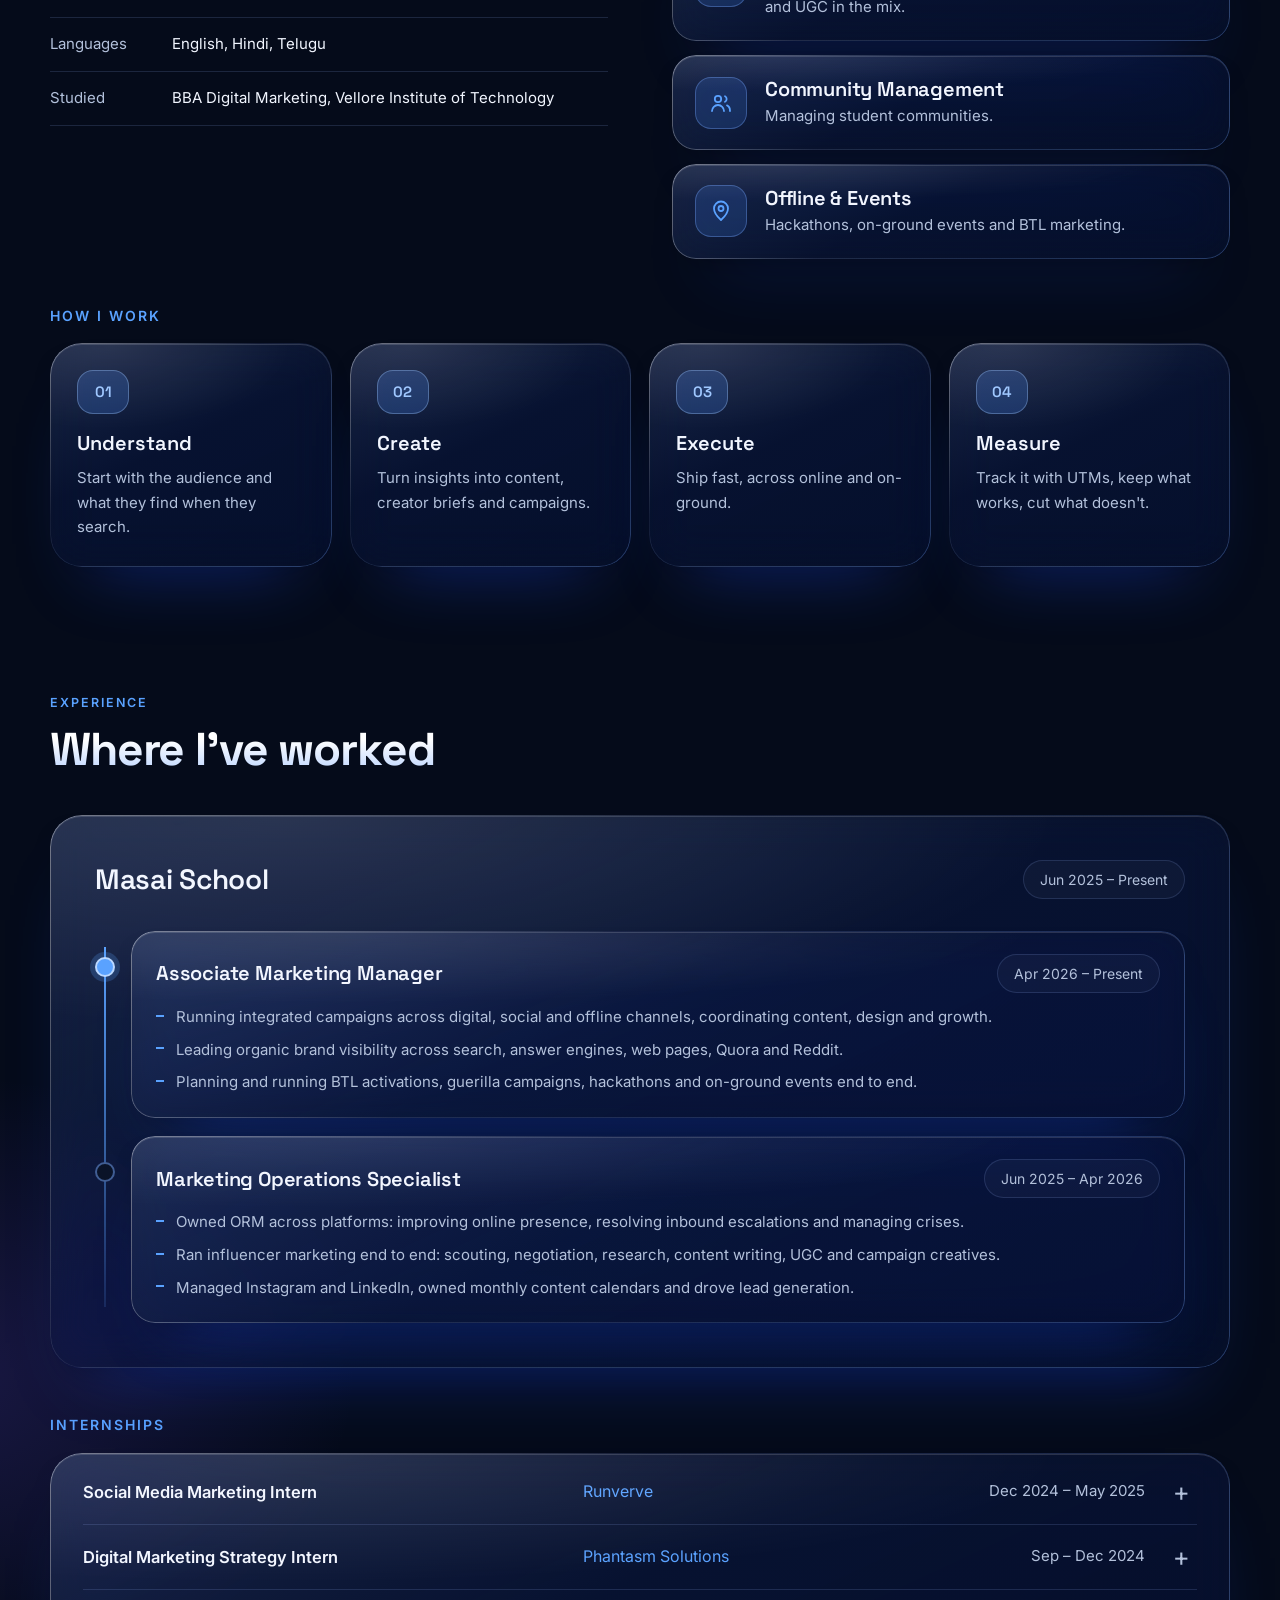
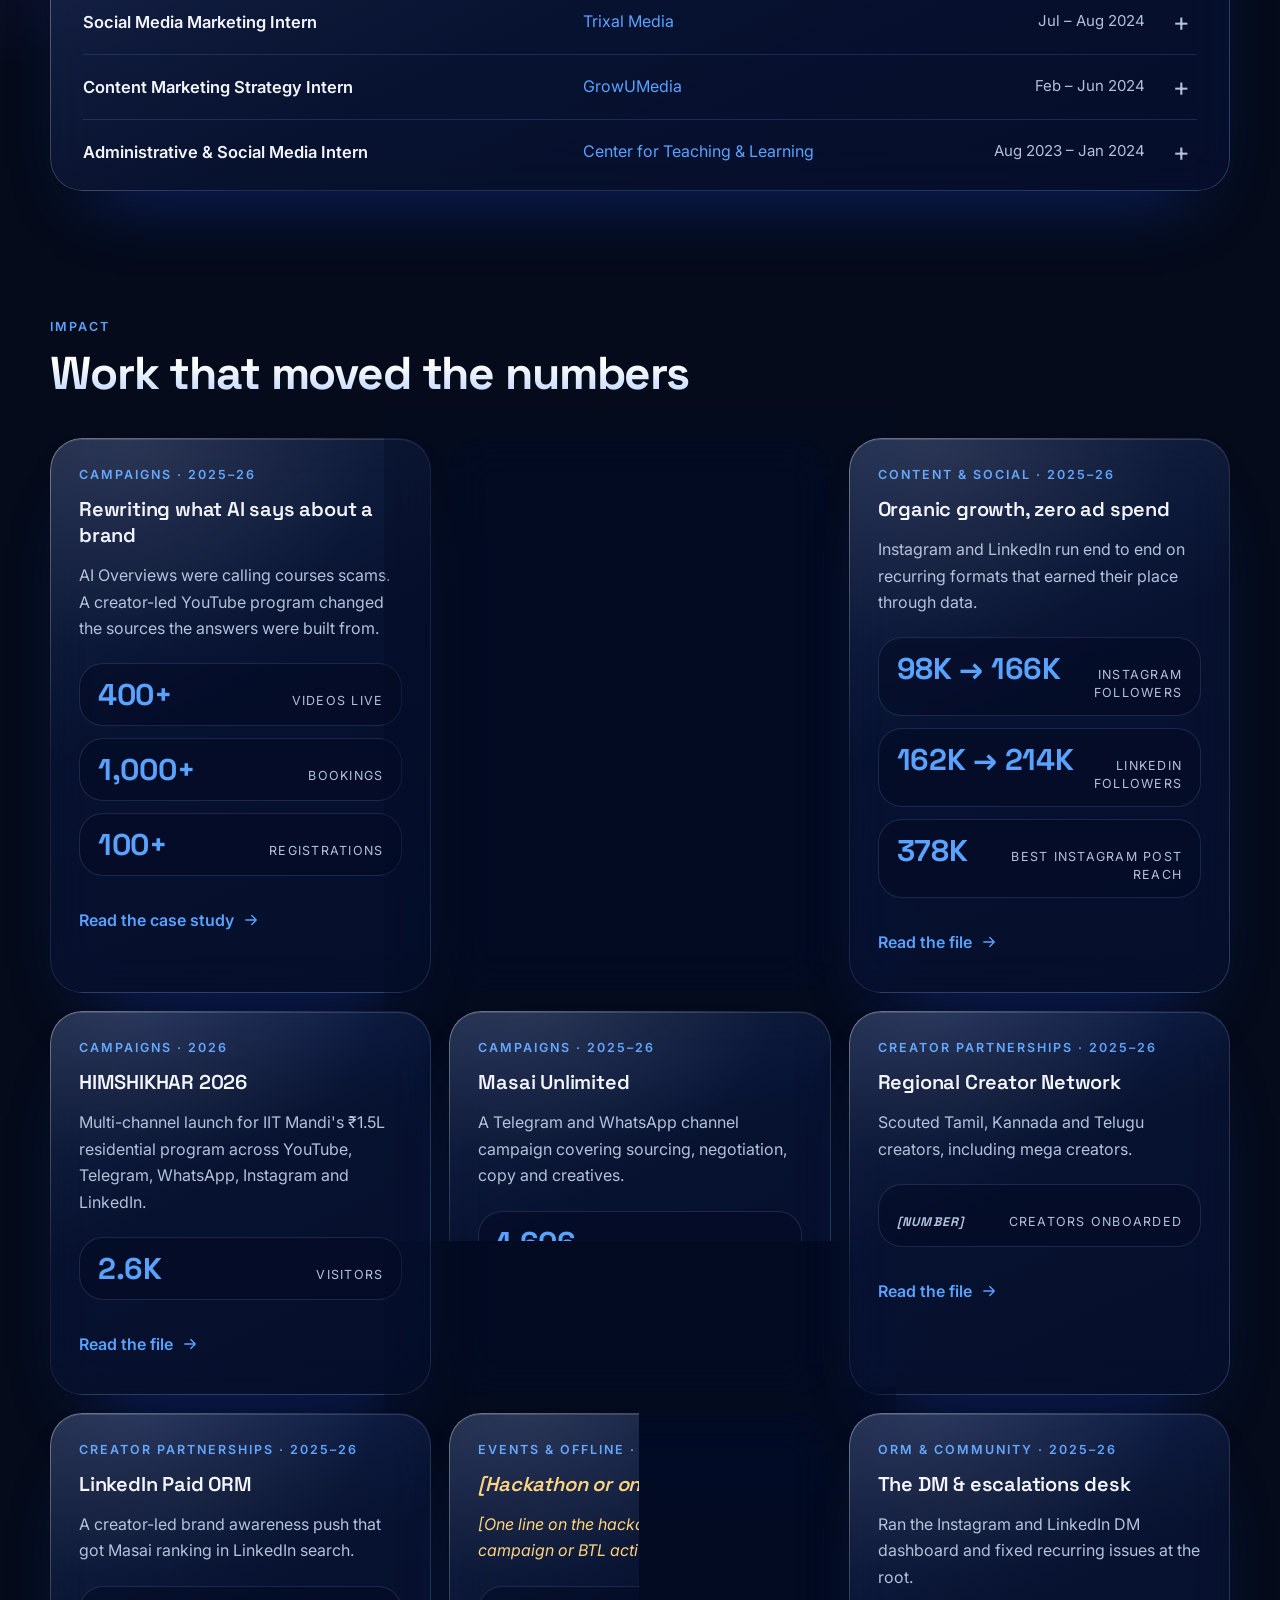
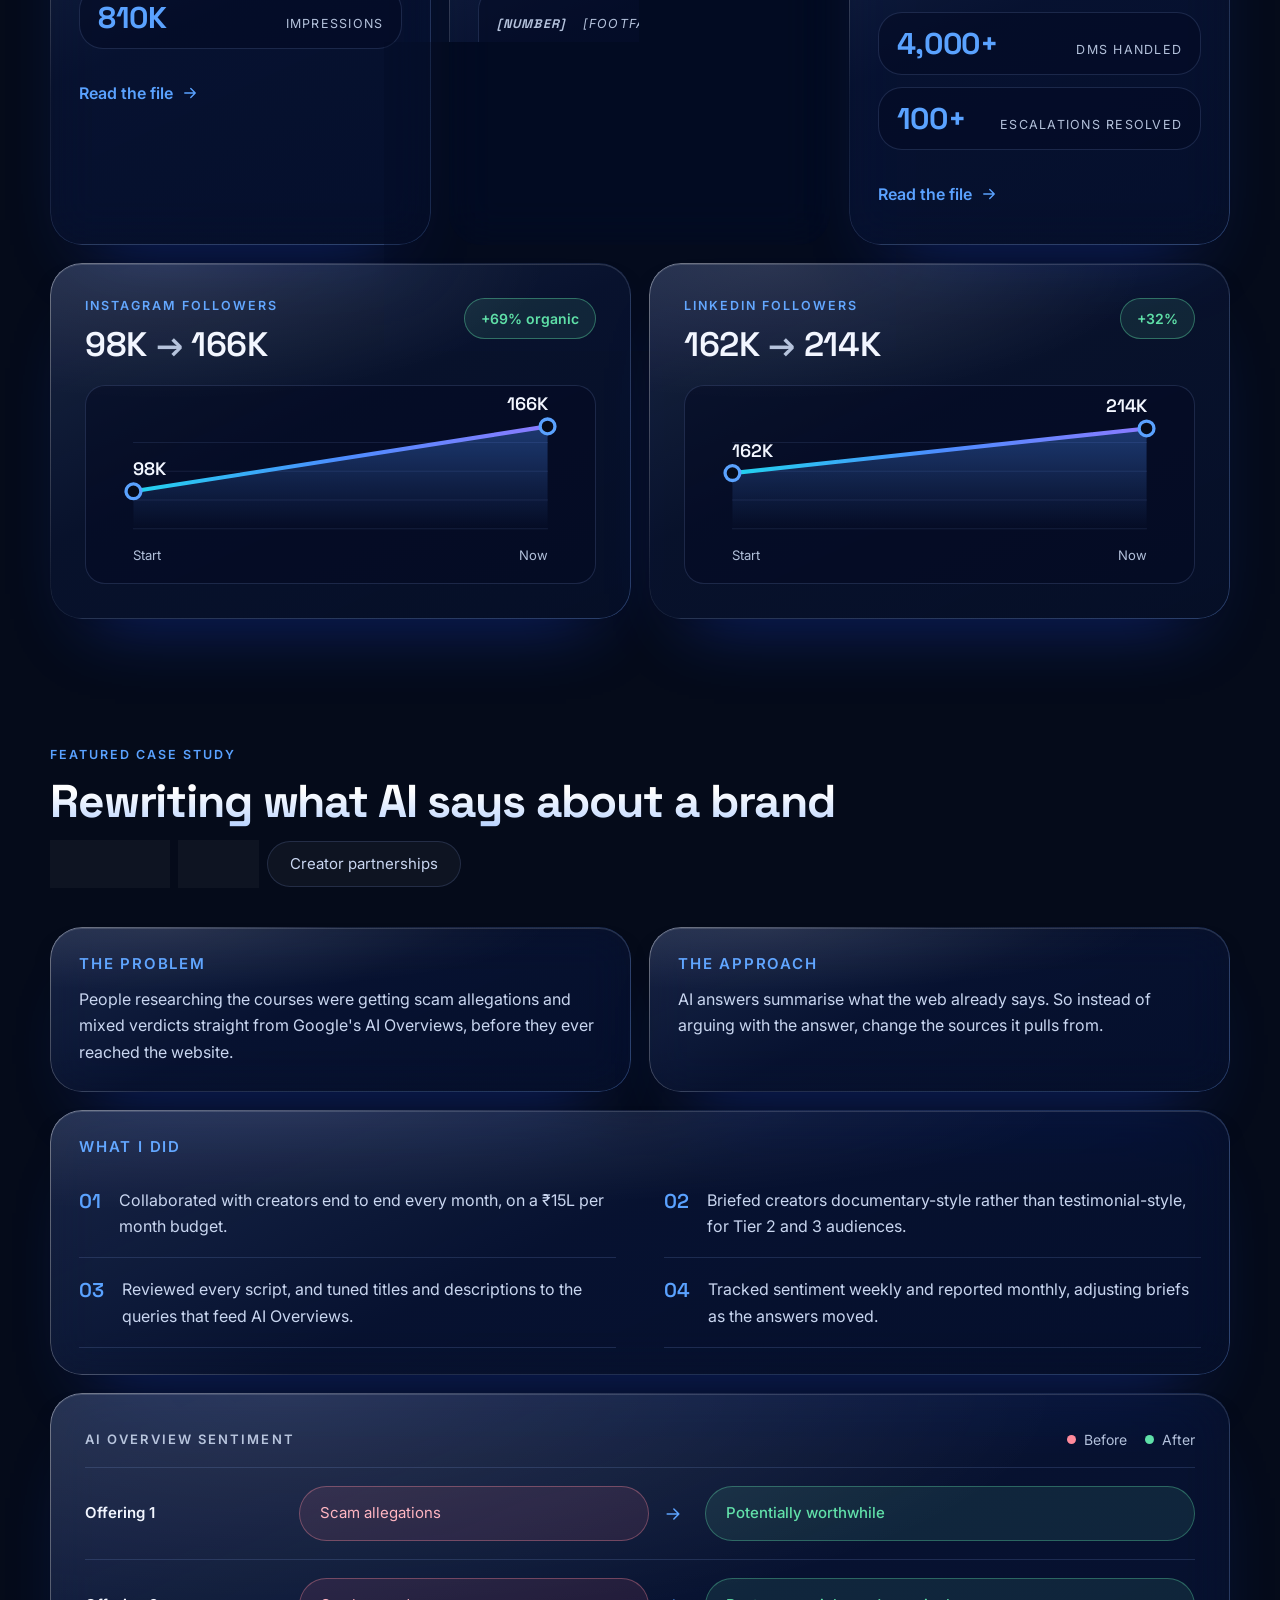
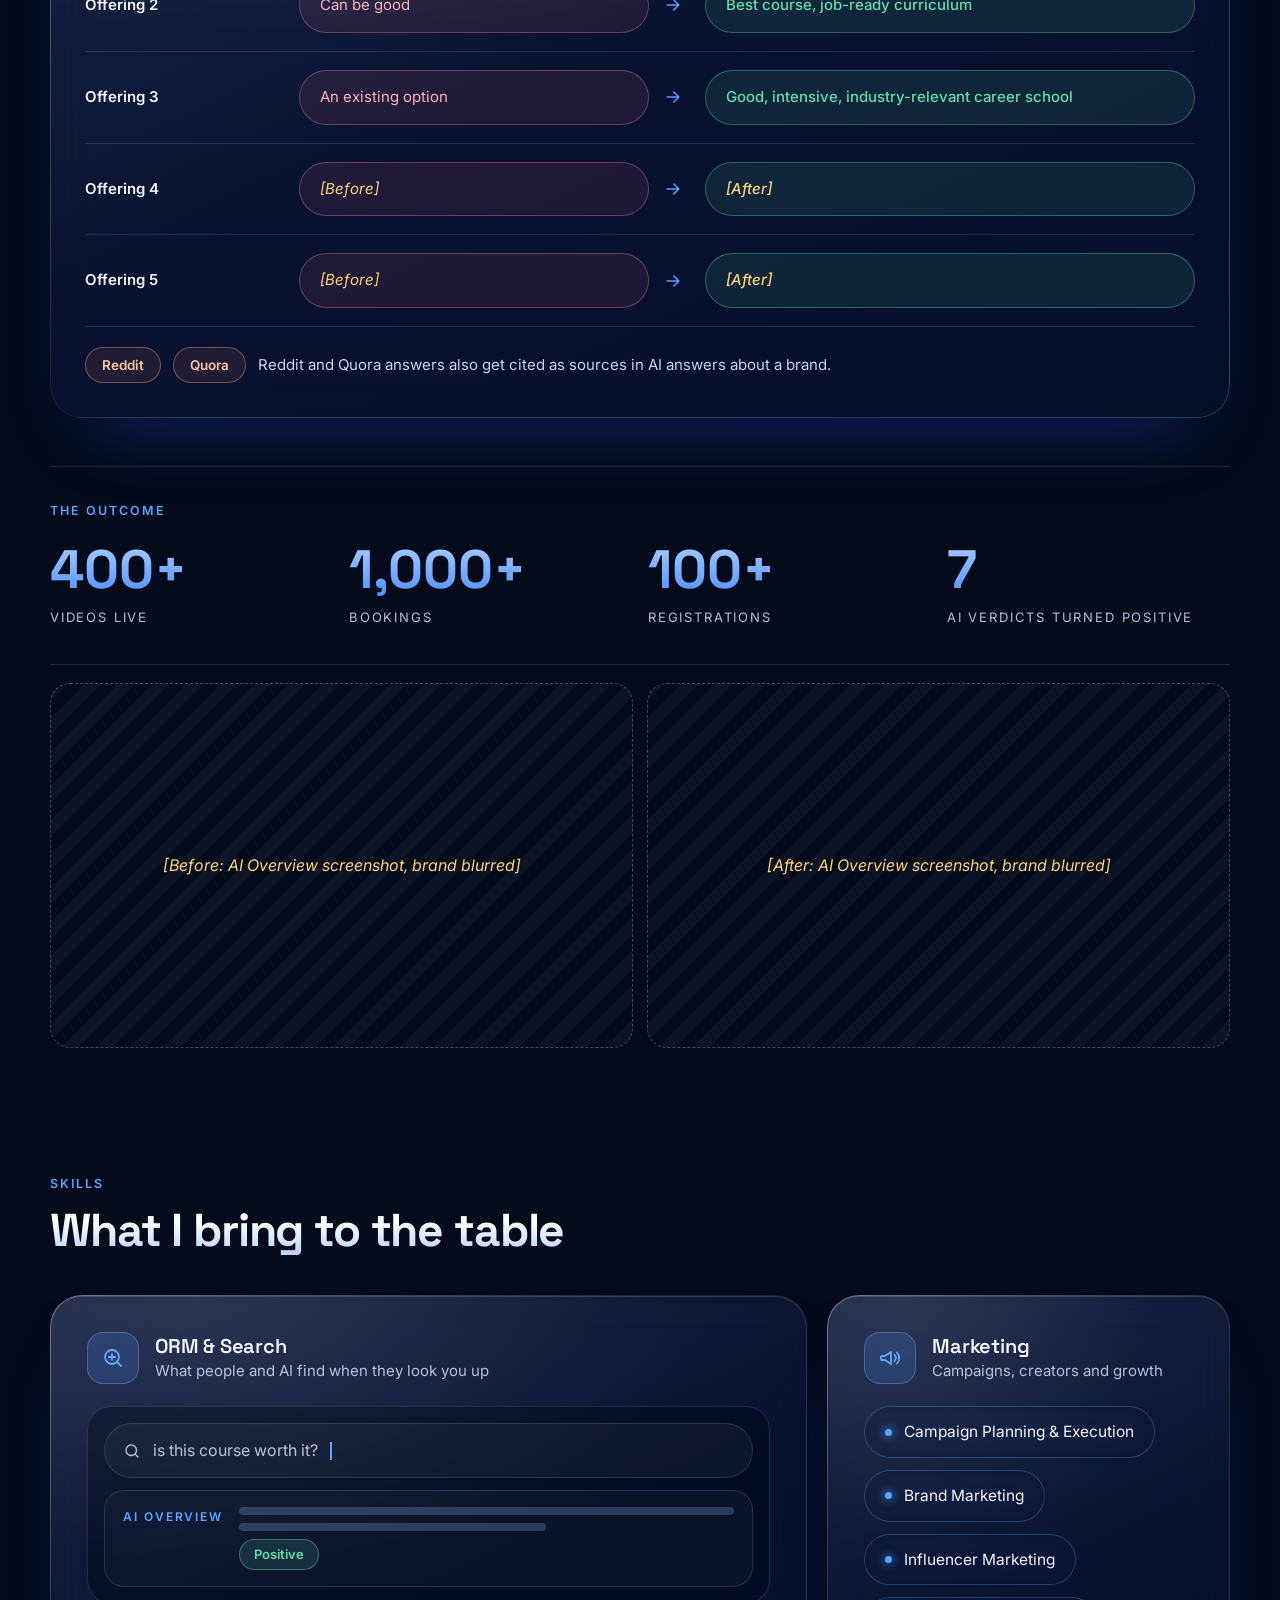
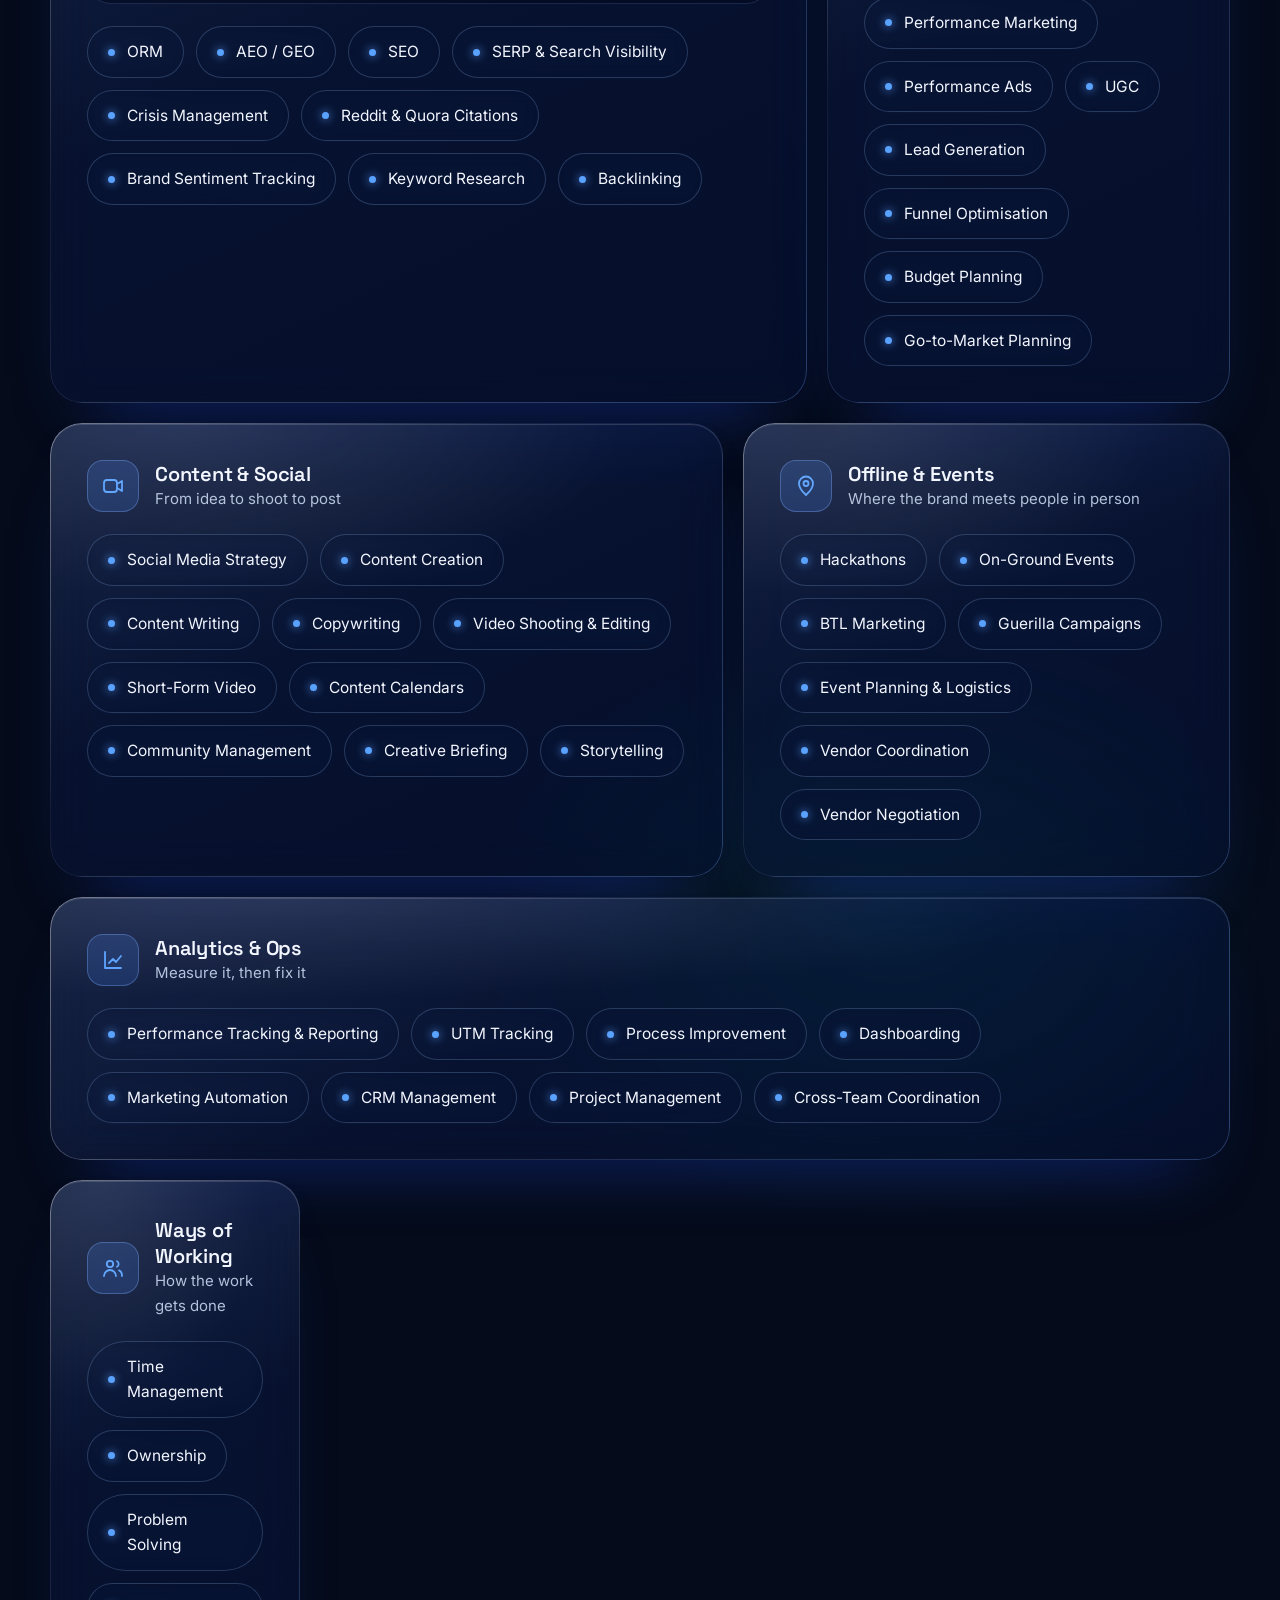
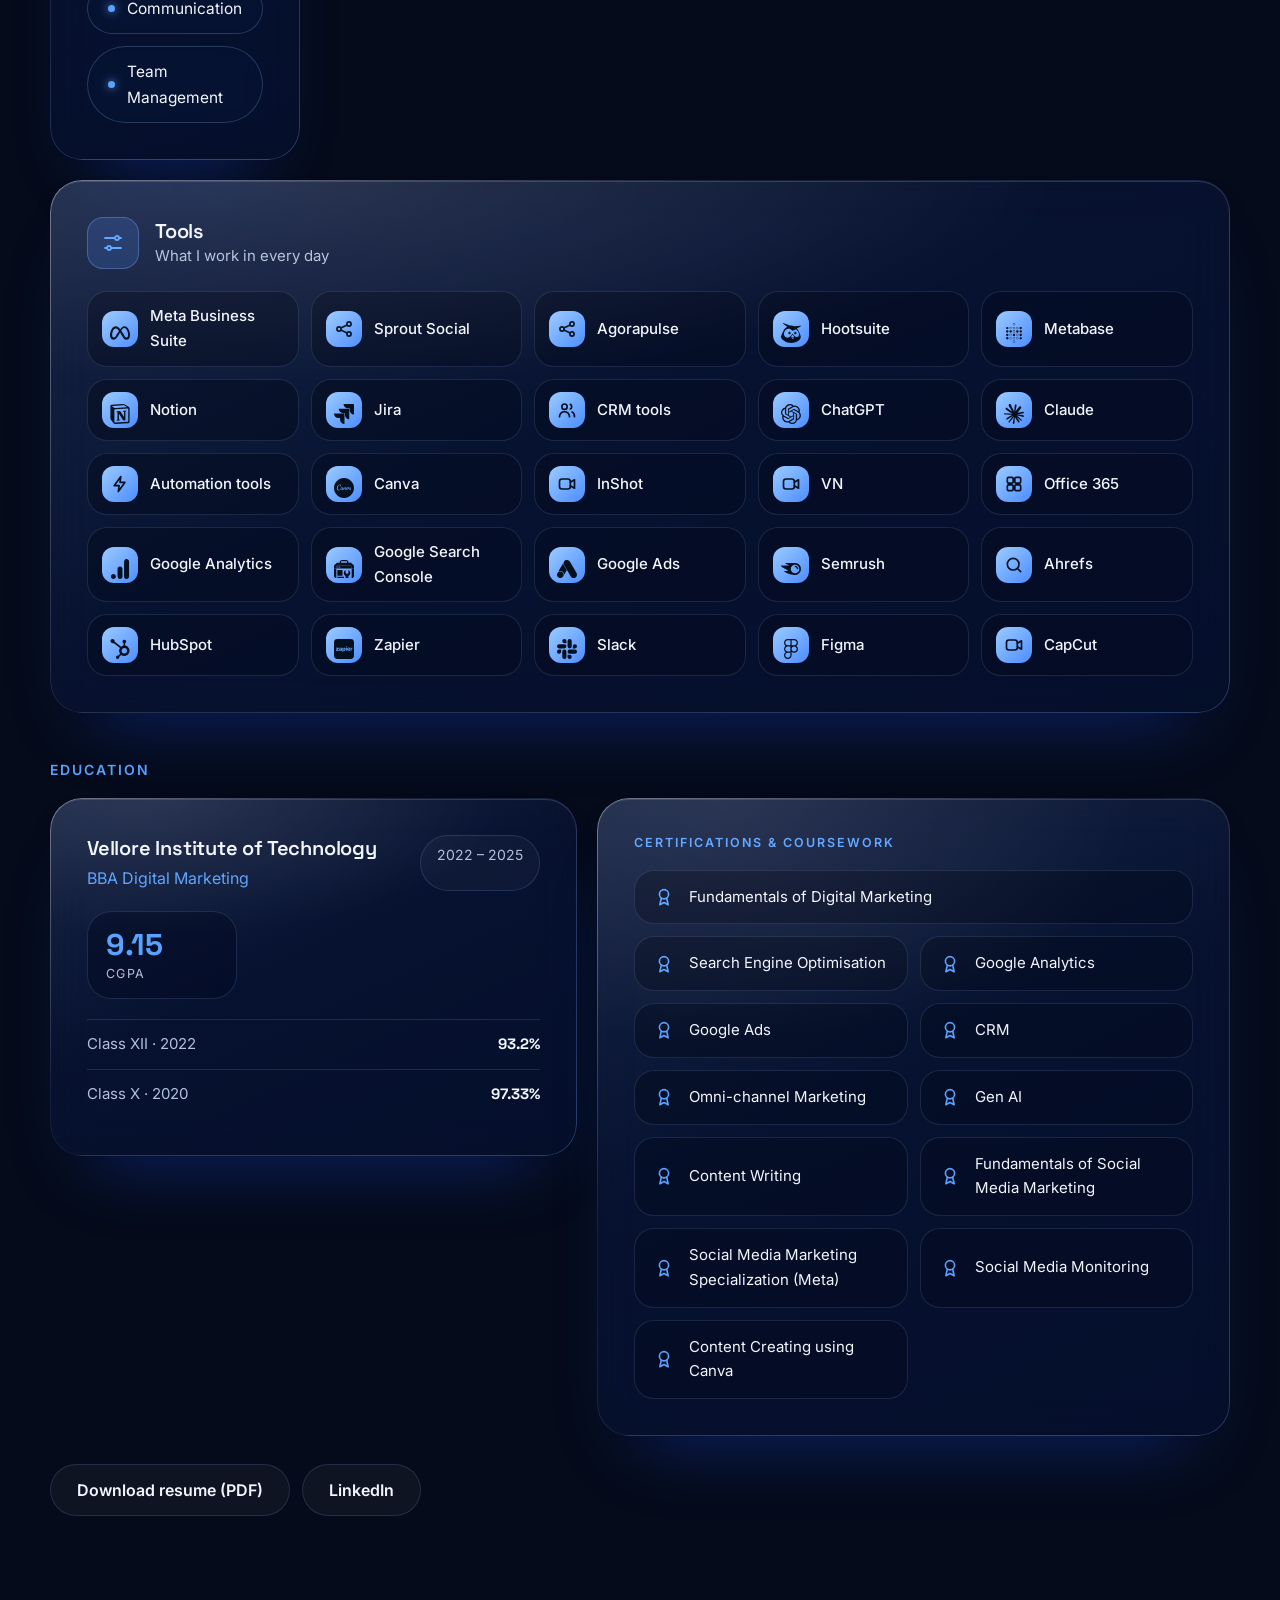
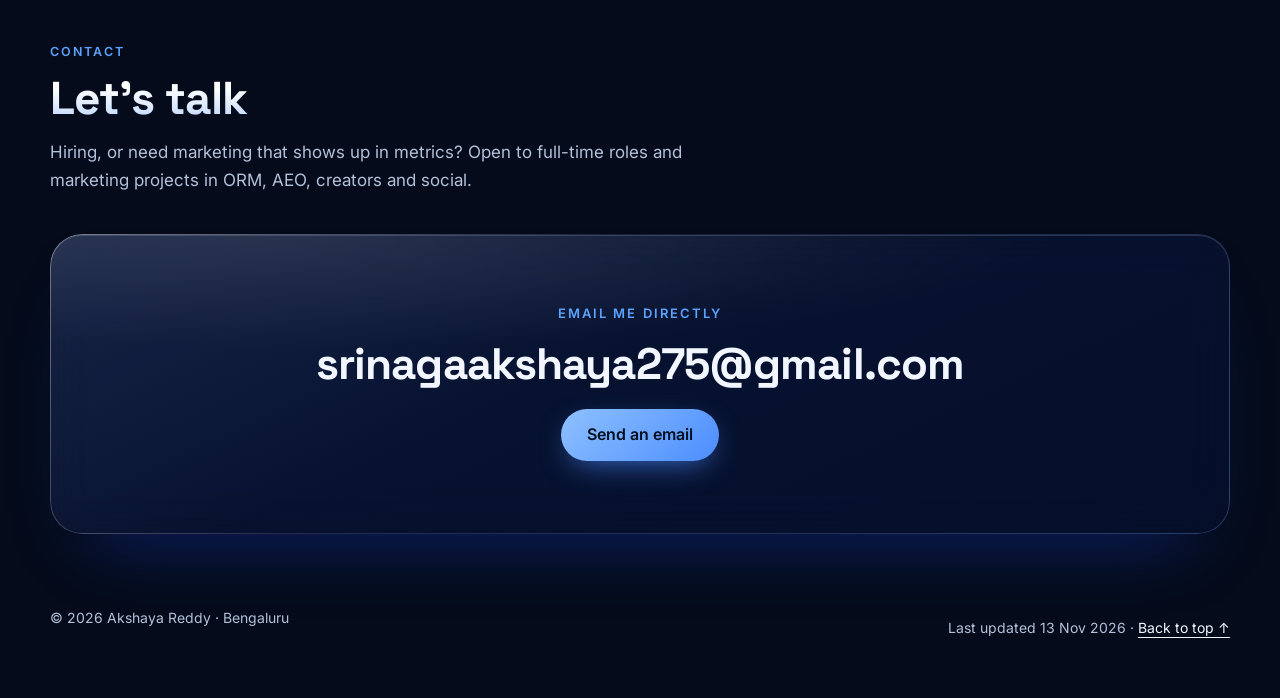
==== commit 5739aa03: "Contact is email only; LinkedIn beside Resume Co-Authored-By: Claude Sonnet 5.5 <noreply@anthropic.c" ====
--- a/index.html
+++ b/index.html
@@ -60,6 +60,7 @@
             <a class="btn btn--primary" href="#impact">View my work <svg viewBox="0 0 24 24" aria-hidden="true"><path d="M5 12h14M13 6l6 6-6 6"/></svg></a>
             <a class="btn btn--ghost" href="#contact">Let's talk</a>
             <a class="btn btn--ghost" id="hero-resume" href="#" download>Resume</a>
+            <a class="btn btn--ghost" id="hero-linkedin" href="#" target="_blank" rel="noopener">LinkedIn</a>
           </div>
         </div>
         <div class="hero__visual" id="hero-visual"></div>
@@ -82,45 +83,9 @@
         <p class="lede">Hiring, or need marketing that shows up in metrics? Open to full-time roles and marketing projects in ORM, AEO, creators and social.</p>
       </header>
       <div class="contact glass">
-        <form class="enq" id="enq" novalidate>
-          <div class="field">
-            <label for="e-name">Name <span class="req" aria-hidden="true">*</span></label>
-            <input id="e-name" name="name" type="text" autocomplete="name" required aria-describedby="e-name-err">
-            <p class="field__err" id="e-name-err" hidden>Please enter your name.</p>
-          </div>
-          <div class="field">
-            <label for="e-email">Email <span class="req" aria-hidden="true">*</span></label>
-            <input id="e-email" name="email" type="email" autocomplete="email" required aria-describedby="e-email-err">
-            <p class="field__err" id="e-email-err" hidden>Please enter a valid email address.</p>
-          </div>
-          <div class="field">
-            <label for="e-org">Organisation</label>
-            <input id="e-org" name="organisation" type="text" autocomplete="organization">
-          </div>
-          <div class="field">
-            <label for="e-type">I'm reaching out about <span class="req" aria-hidden="true">*</span></label>
-            <select id="e-type" name="enquiry_category" required aria-describedby="e-type-err"><option value="">Choose one</option></select>
-            <p class="field__err" id="e-type-err" hidden>Please choose one.</p>
-          </div>
-          <div class="field field--wide">
-            <label for="e-msg">Message <span class="req" aria-hidden="true">*</span></label>
-            <textarea id="e-msg" name="message" rows="5" required aria-describedby="e-msg-err"></textarea>
-            <p class="field__err" id="e-msg-err" hidden>Please write a message.</p>
-          </div>
-          <input type="text" name="_gotcha" class="honeypot" tabindex="-1" autocomplete="off" aria-hidden="true">
-          <div class="enq__foot field--wide">
-            <button class="btn btn--primary" type="submit" id="e-submit"><span class="btn__label">Send message</span></button>
-            <p class="enq__status" id="e-status" role="status" aria-live="polite"></p>
-          </div>
-        </form>
-        <aside class="direct" aria-label="Reach me directly">
-          <h3>Prefer to write directly?</h3>
-          <p>Fields marked * are required. You will see a confirmation here only once the message has actually been sent.</p>
-          <p class="direct__links">
-            <a class="btn btn--ghost" id="link-email" href="#">Email</a>
-            <a class="btn btn--ghost" id="link-linkedin" href="#" target="_blank" rel="noopener">LinkedIn</a>
-          </p>
-        </aside>
+        <p class="contact__label">Email me directly</p>
+        <a class="contact__mail" id="mail-addr" href="#"></a>
+        <a class="btn btn--primary" id="link-email" href="#">Send an email</a>
       </div>
     </section>
   </main>
--- a/styles.css
+++ b/styles.css
@@ -508,3 +508,11 @@
 .who span { display: grid; line-height: 1.3; font-size: 14px; color: var(--muted); }
 .who b { color: var(--ink); font: 600 17px/1.3 var(--head); }
 @media (max-width: 420px) { .who span { font-size: 13px; } .avatar { width: 60px; height: 60px; } }
+
+/* contact: email only */
+.contact { justify-items: center; text-align: center; gap: 18px; padding: clamp(36px, 6vw, 72px) 24px; }
+.contact__label { font: 600 13px/1 var(--body); letter-spacing: .16em; text-transform: uppercase; color: var(--blue); }
+.contact__mail { font: 700 clamp(22px, 5vw, 44px)/1.2 var(--head); letter-spacing: -.02em; overflow-wrap: anywhere; display: inline-flex; align-items: center; min-height: 44px; }
+.contact__mail:hover { color: #9CC6FF; }
+.resume-line { display: flex; flex-wrap: wrap; gap: 12px; }
+@media (min-width: 980px) { .contact { grid-template-columns: 1fr; } }
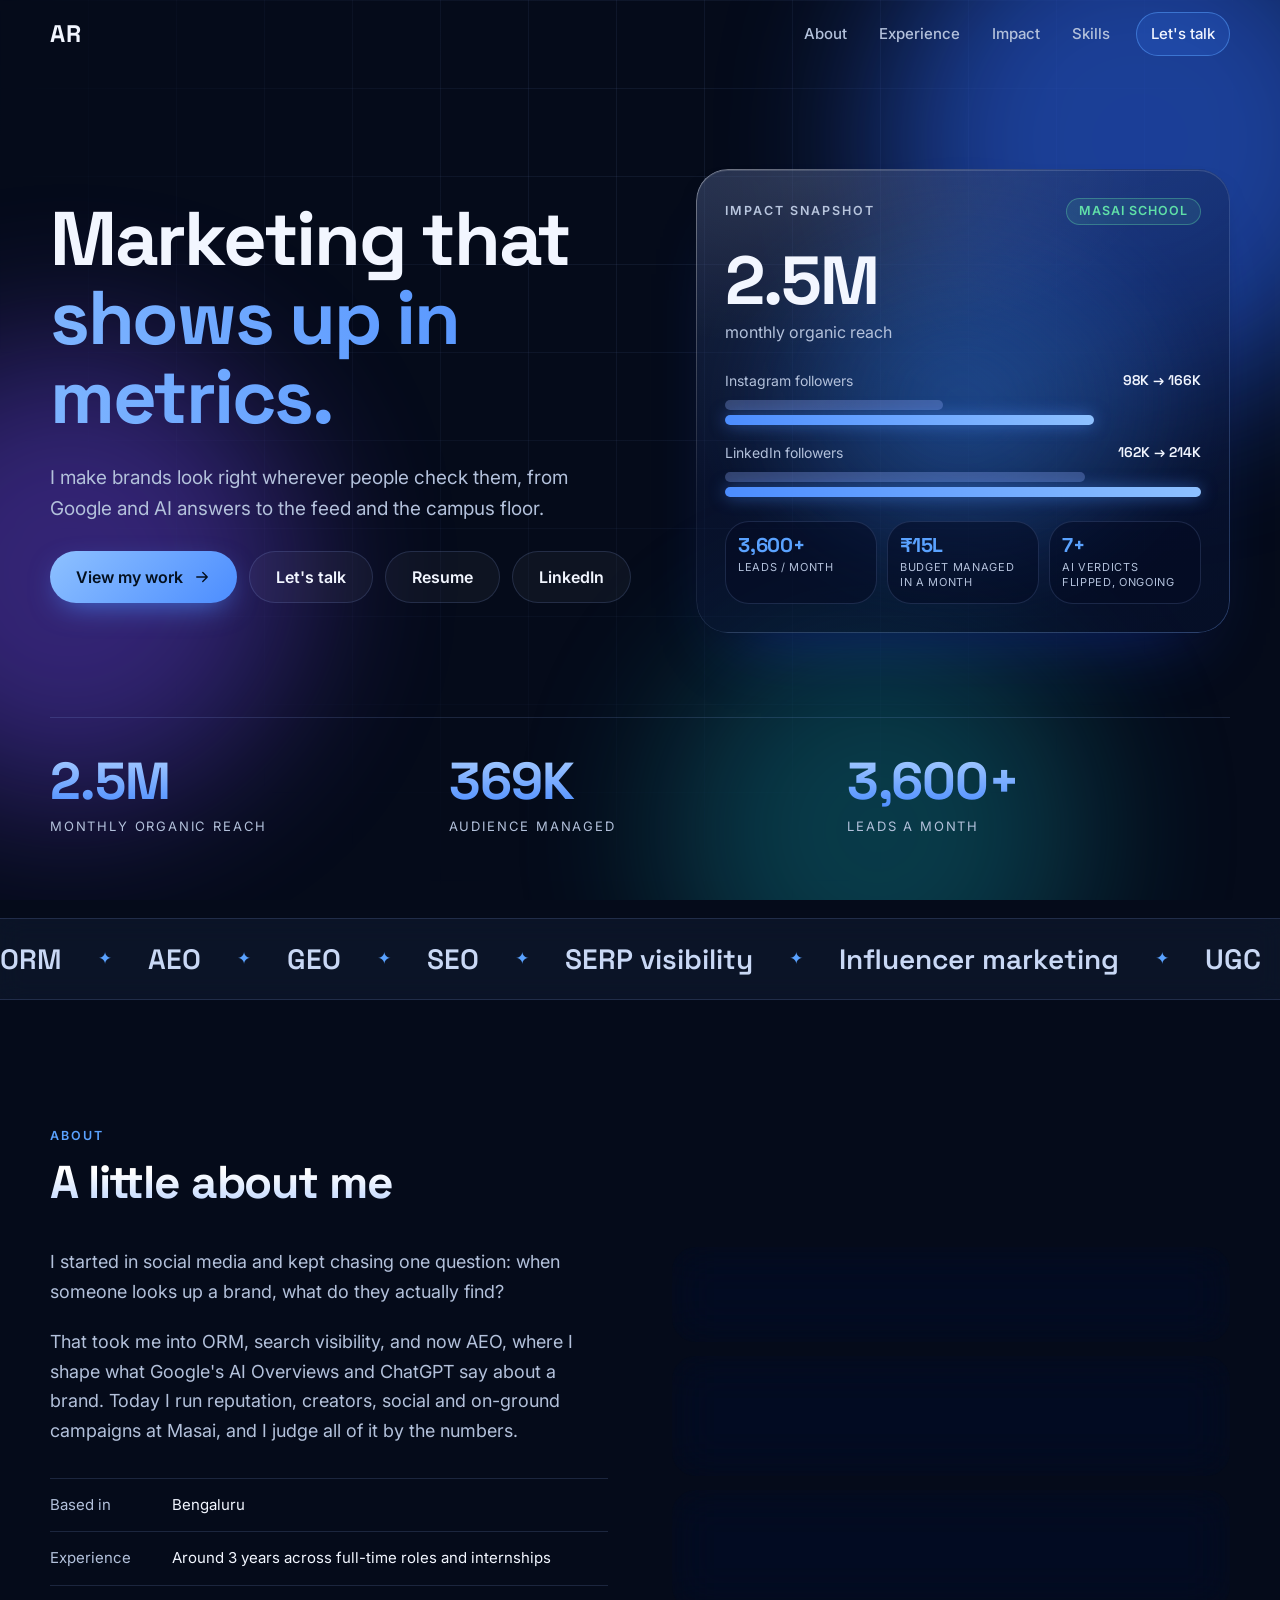
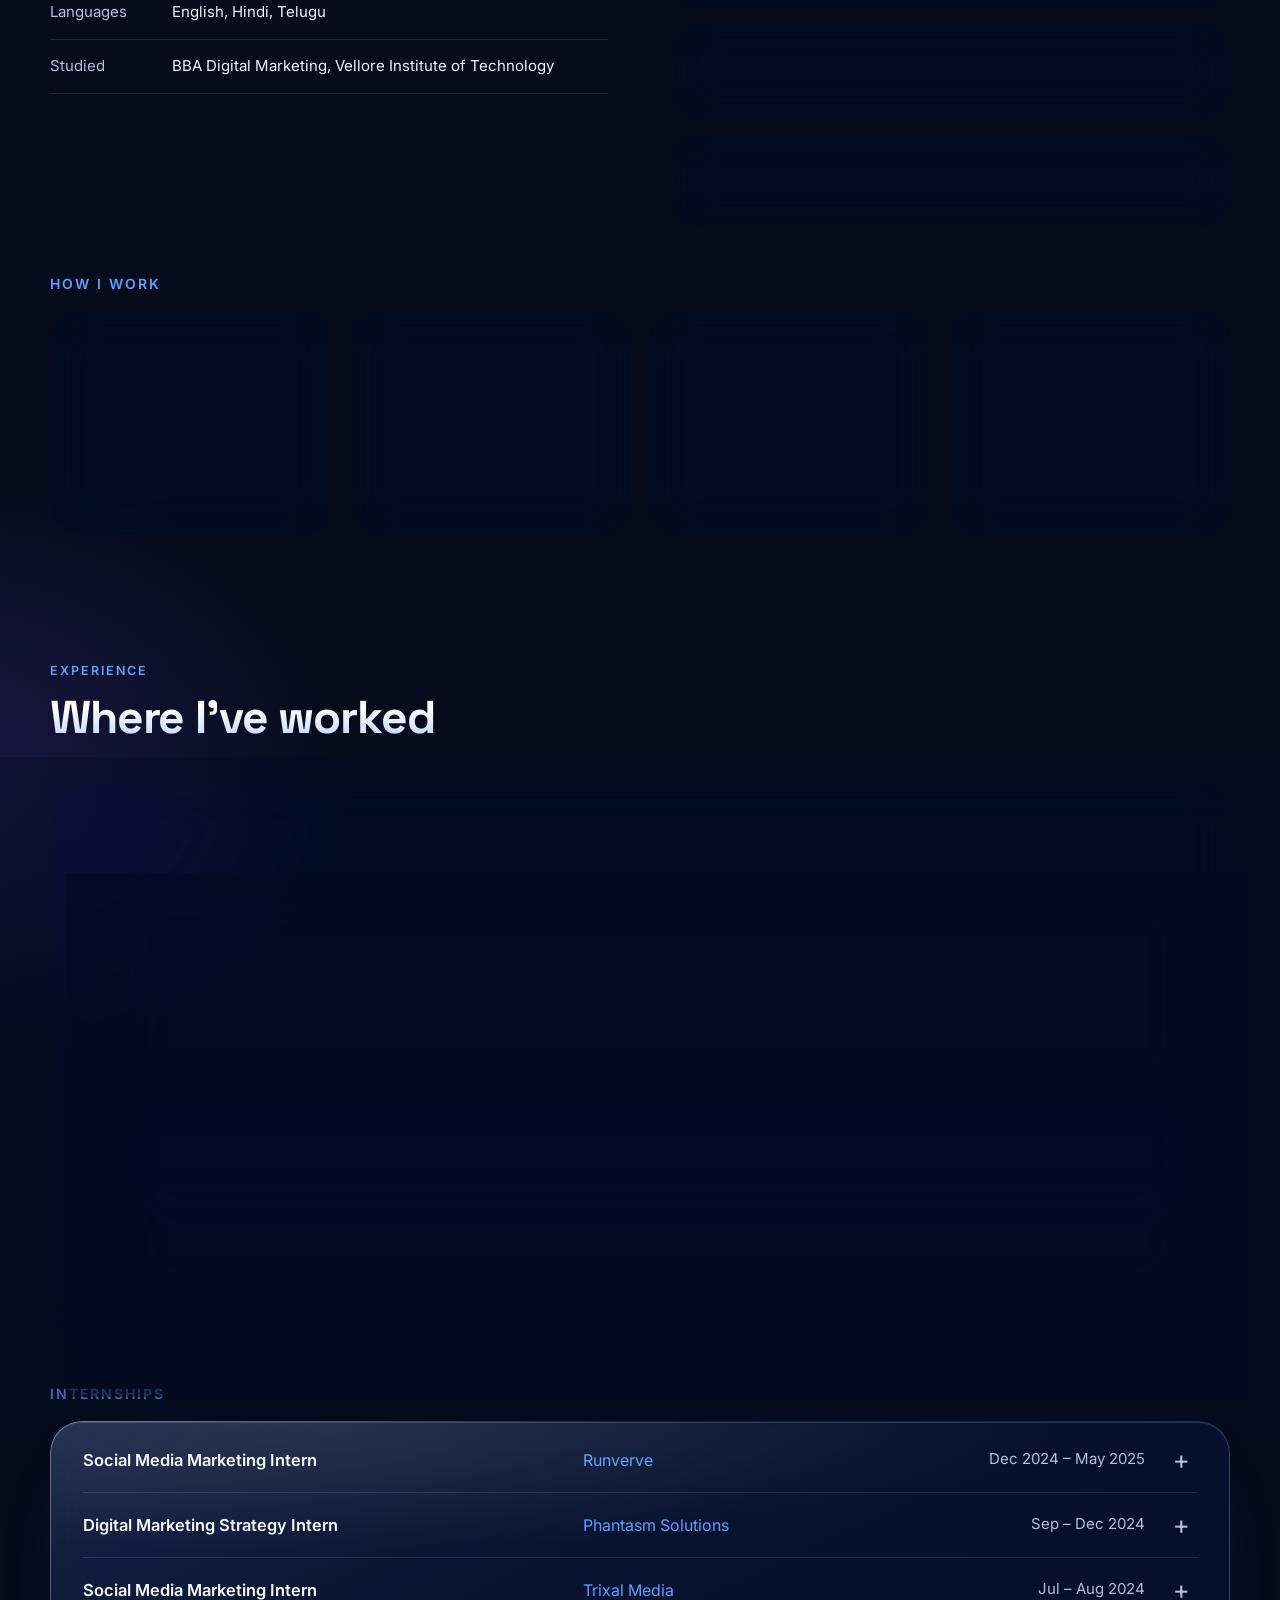
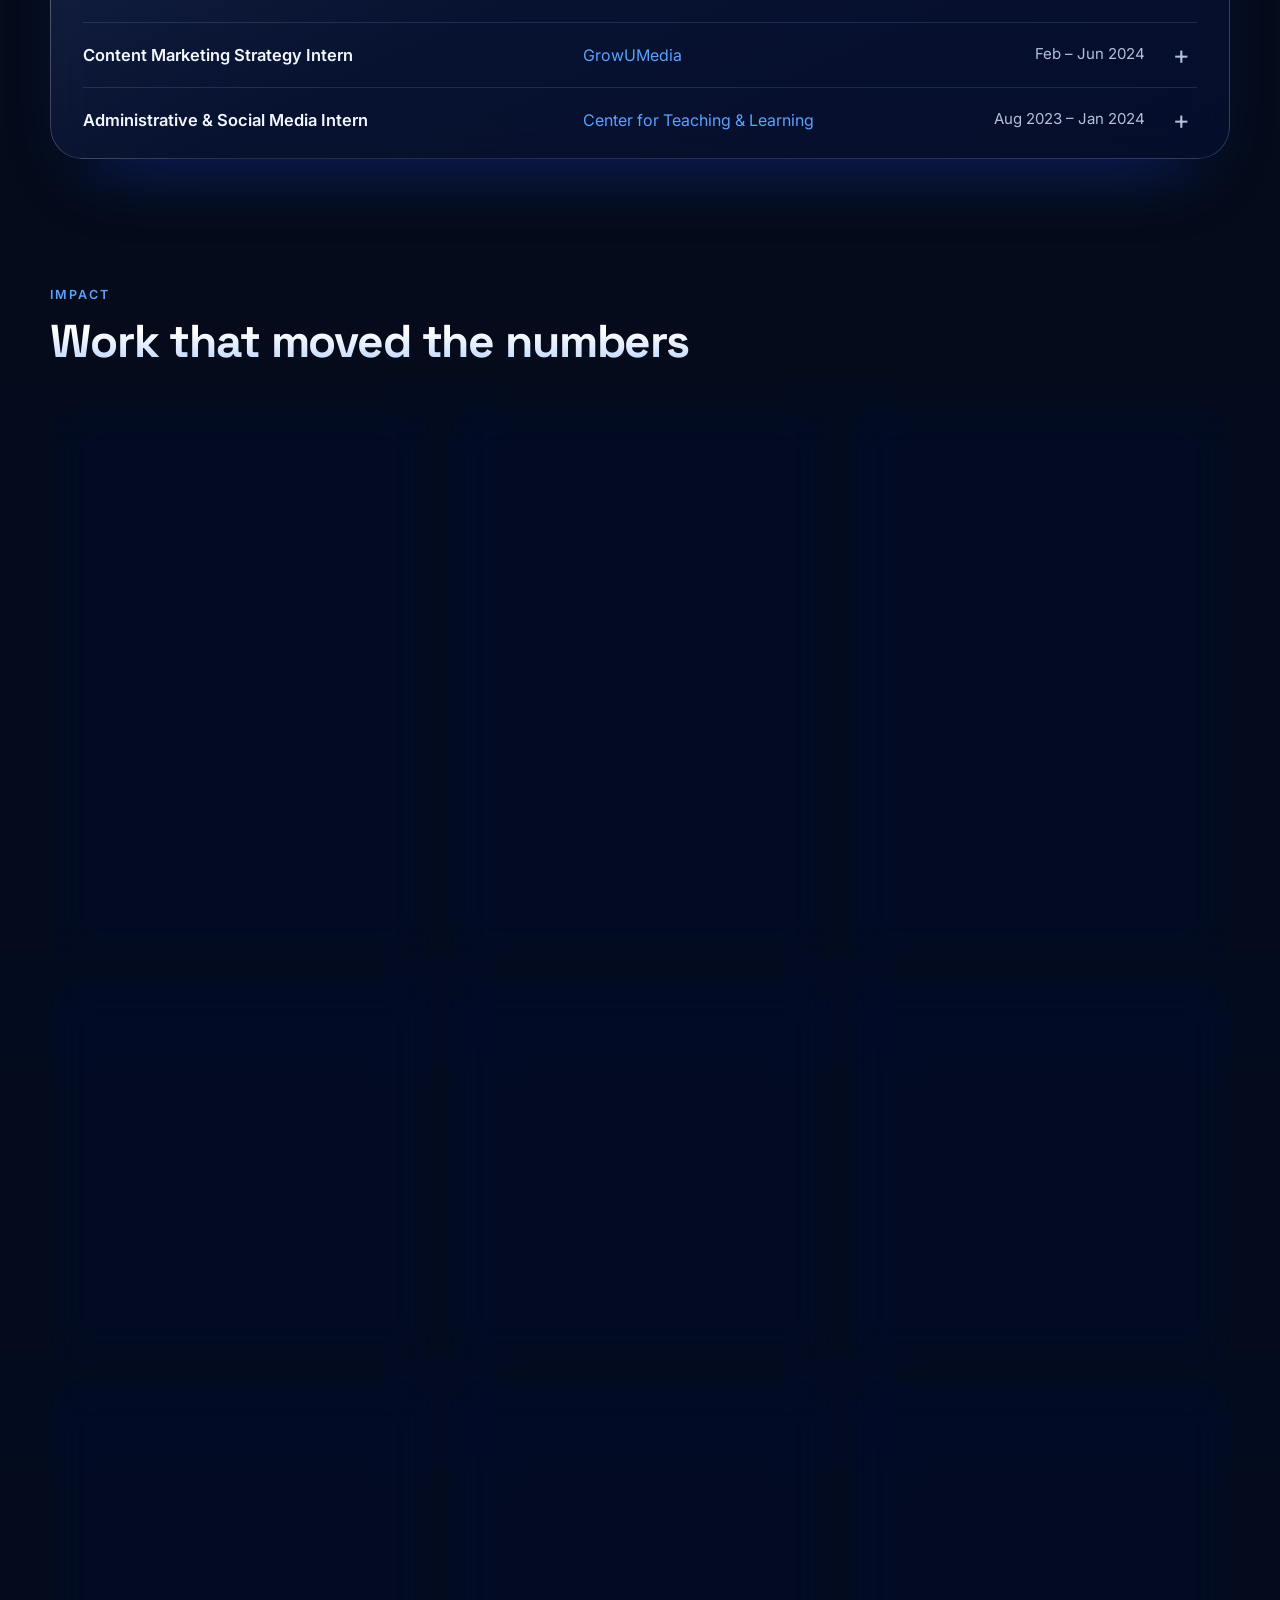
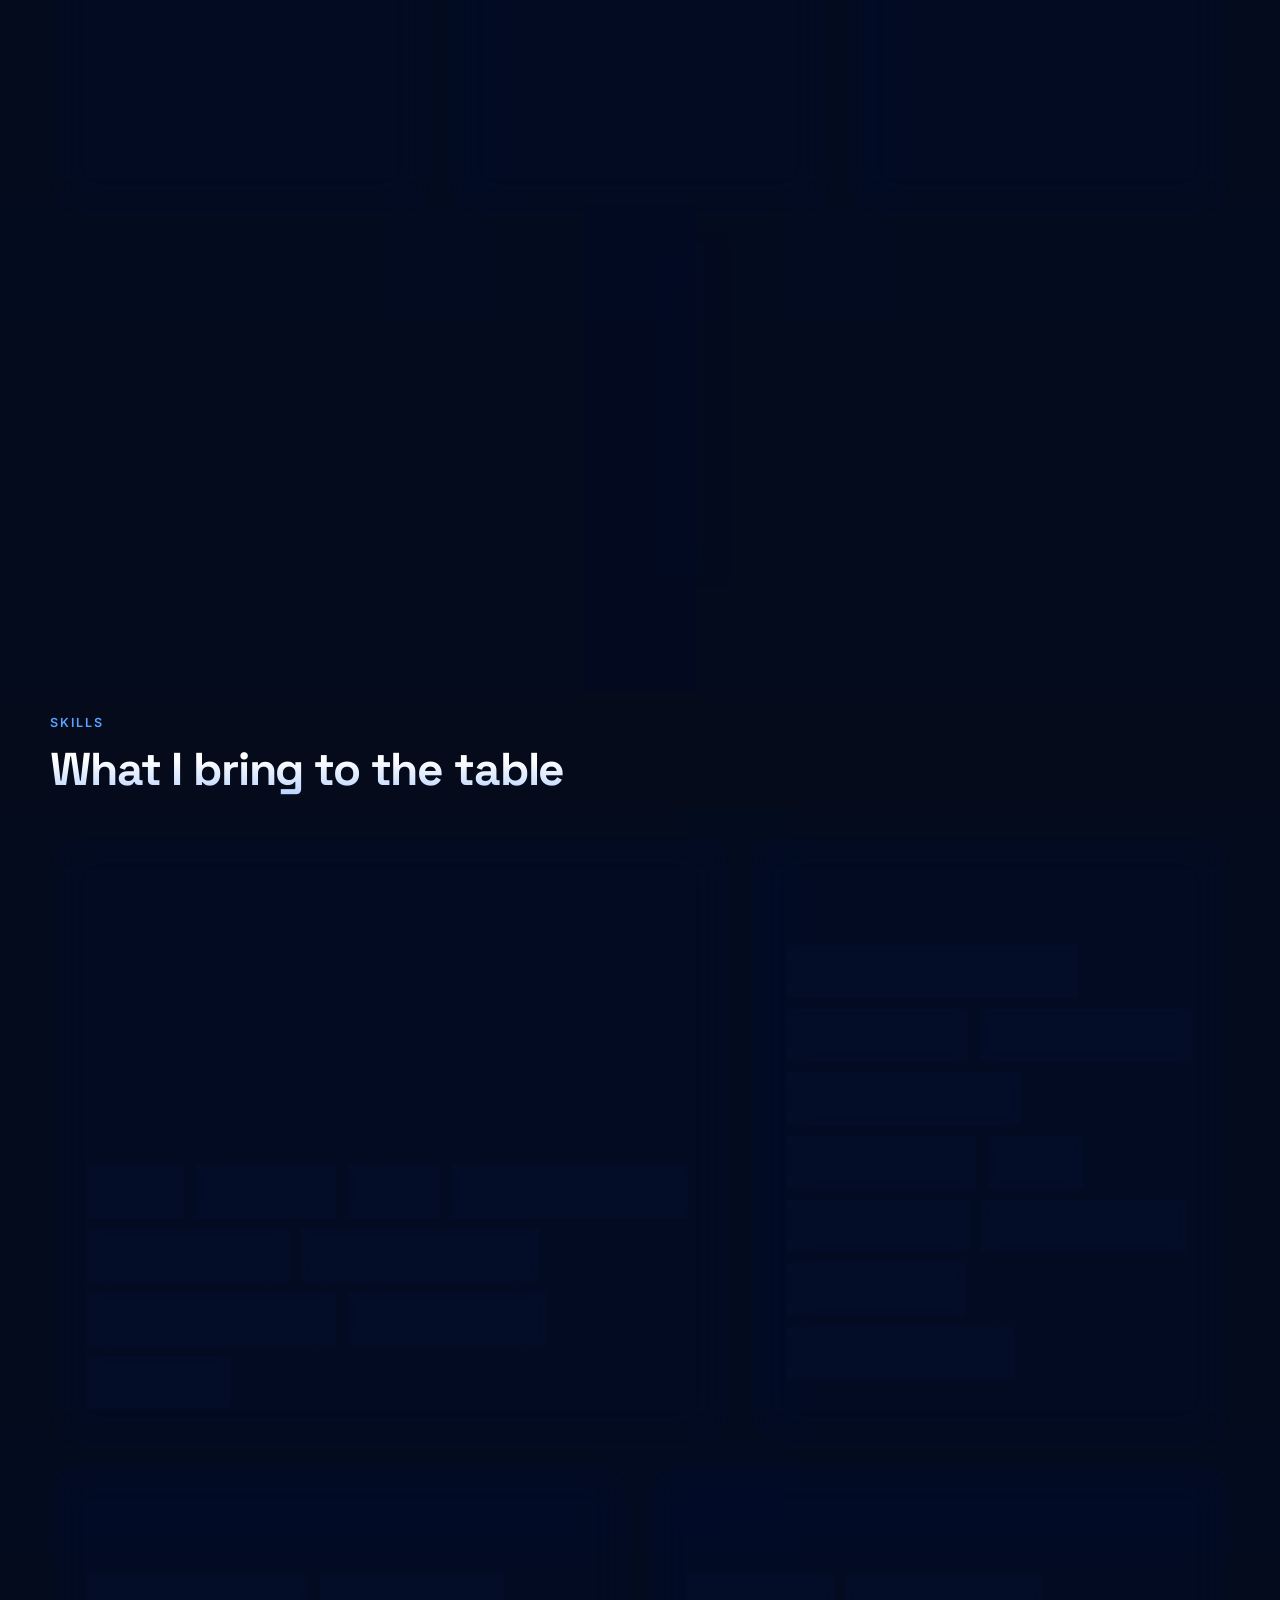
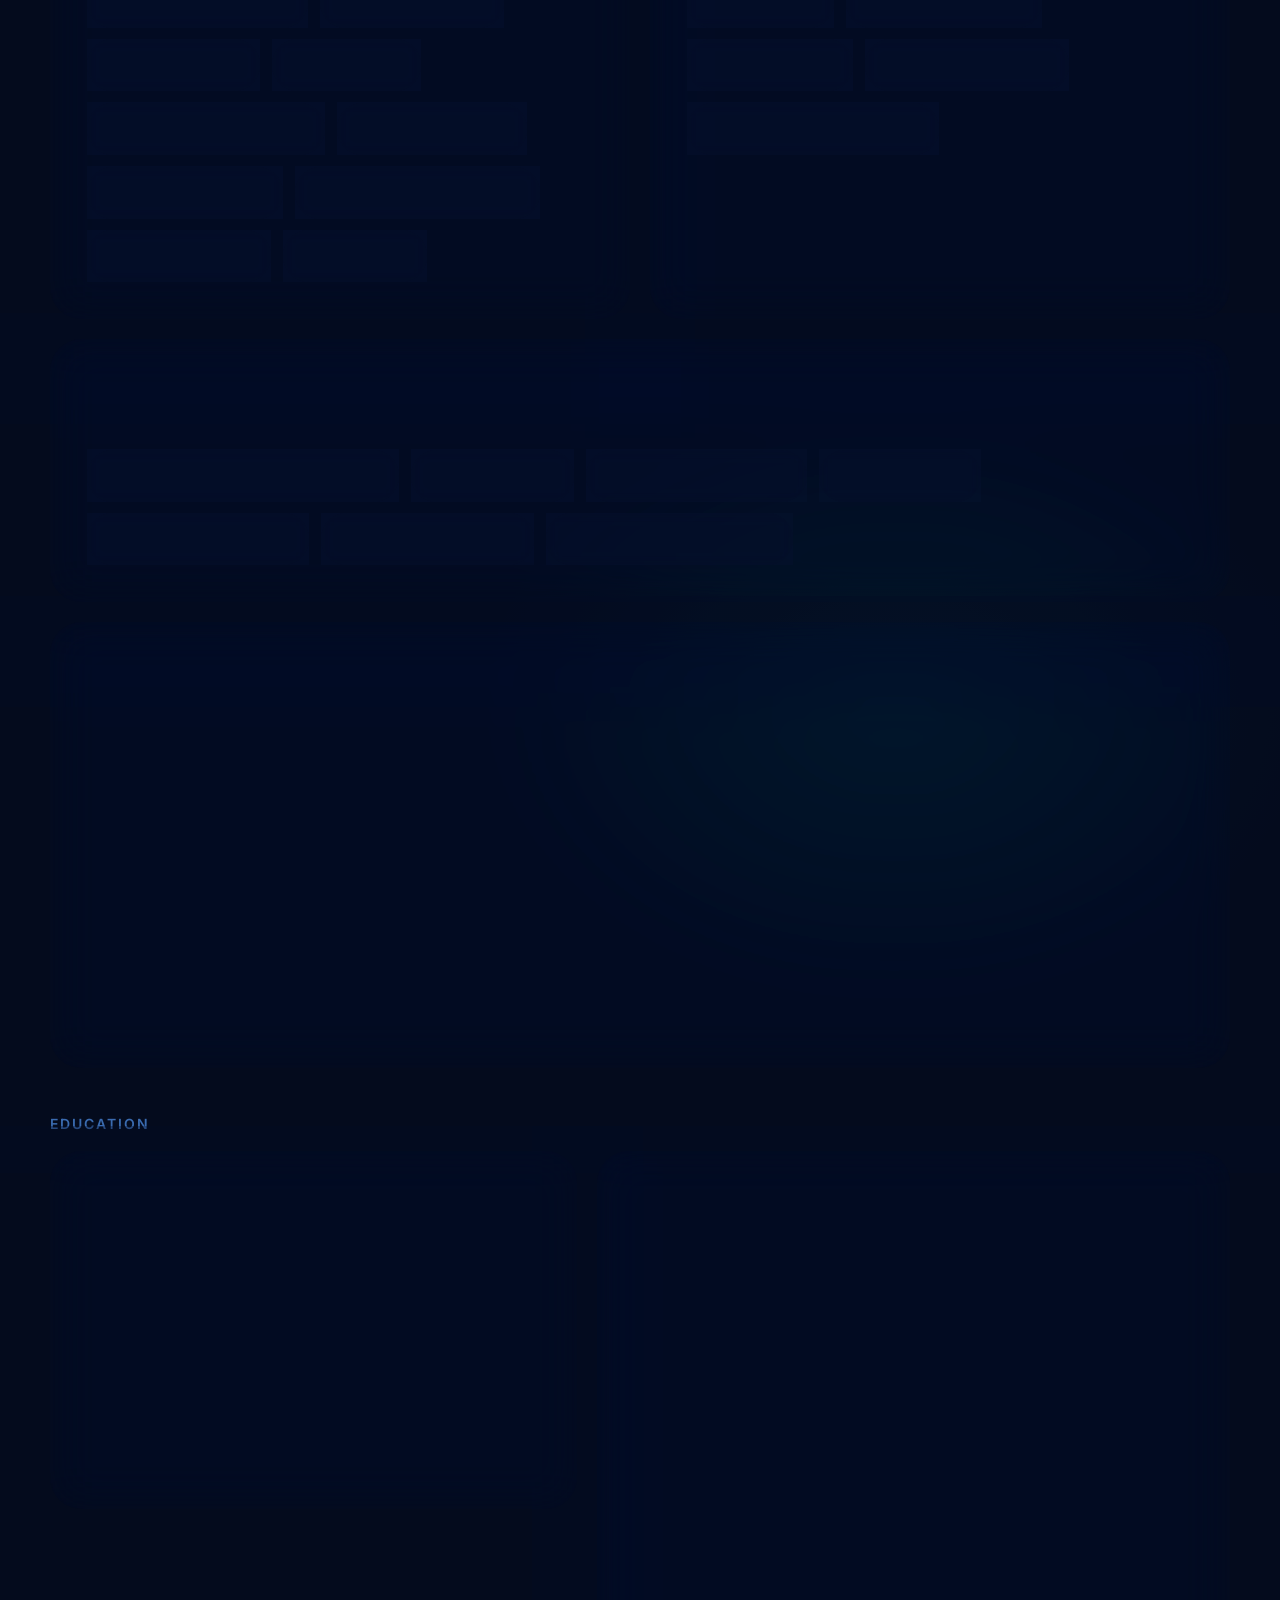
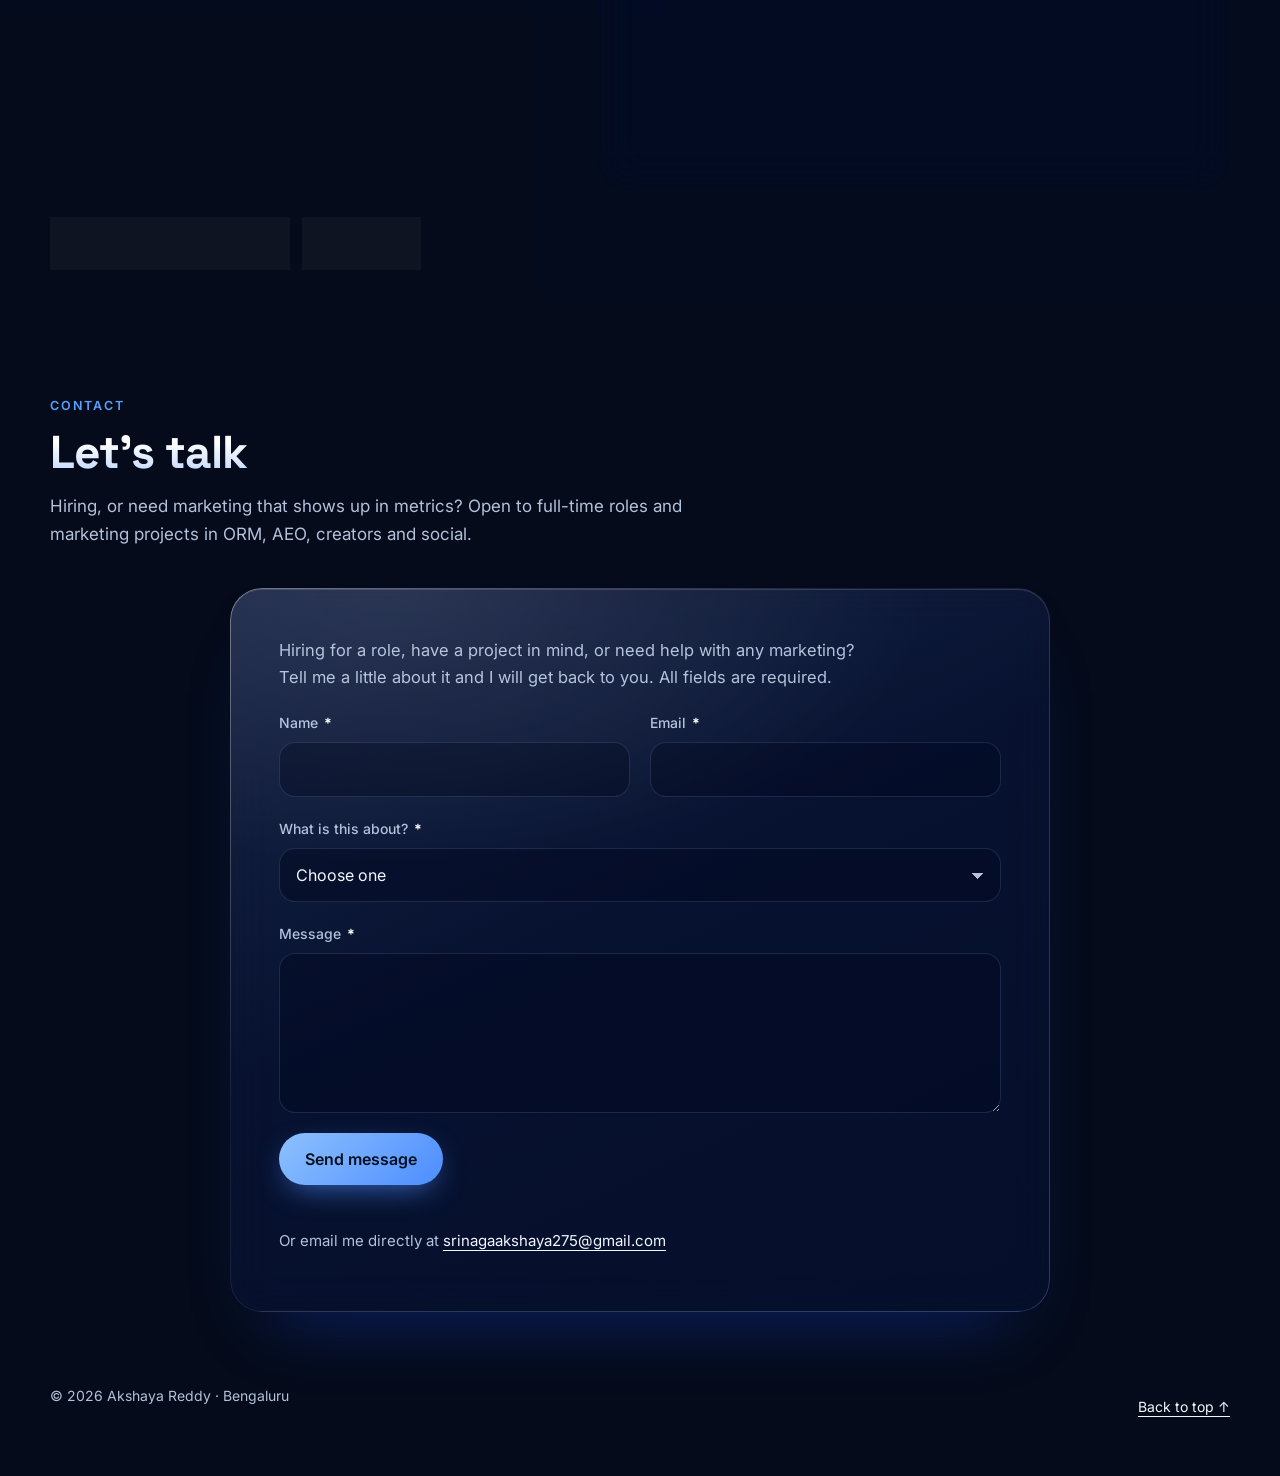
==== commit 03ec1bdf: "Remove photo and case-study section, add internship stats, trim skills, form back AI case study now " ====
--- a/index.html
+++ b/index.html
@@ -36,13 +36,12 @@
 
   <header class="bar" id="bar">
     <div class="bar__in">
-      <a class="brand" href="#top">Akshaya<i>.</i></a>
+      <a class="brand" href="#top" aria-label="Akshaya Reddy, back to top">AR</a>
       <button class="menu" id="menu" type="button" aria-expanded="false" aria-controls="nav"><span class="sr">Menu</span><b></b><b></b></button>
       <nav class="nav" id="nav" aria-label="Sections">
         <a href="#about">About</a>
         <a href="#experience">Experience</a>
         <a href="#impact">Impact</a>
-        <a href="#case-study">Case study</a>
         <a href="#skills">Skills</a>
         <a class="nav__cta" href="#contact">Let's talk</a>
       </nav>
@@ -53,7 +52,6 @@
     <section class="hero" id="top" aria-labelledby="hero-h">
       <div class="wrap hero__grid">
         <div class="hero__copy">
-          <p class="who glass" id="hero-who"></p>
           <h1 id="hero-h"></h1>
           <p class="hero__intro" id="hero-intro"></p>
           <div class="cta">
@@ -73,7 +71,6 @@
     <section class="sec wrap" id="about" aria-labelledby="about-h"></section>
     <section class="sec wrap" id="experience" aria-labelledby="exp-h"></section>
     <section class="sec wrap" id="impact" aria-labelledby="impact-h"></section>
-    <section class="sec wrap" id="case-study" aria-labelledby="case-h"></section>
     <section class="sec wrap" id="skills" aria-labelledby="skills-h"></section>
 
     <section class="sec wrap" id="contact" aria-labelledby="contact-h">
@@ -83,16 +80,42 @@
         <p class="lede">Hiring, or need marketing that shows up in metrics? Open to full-time roles and marketing projects in ORM, AEO, creators and social.</p>
       </header>
       <div class="contact glass">
-        <p class="contact__label">Email me directly</p>
-        <a class="contact__mail" id="mail-addr" href="#"></a>
-        <a class="btn btn--primary" id="link-email" href="#">Send an email</a>
+        <form class="enq" id="enq" novalidate>
+          <p class="enq__intro field--wide">Hiring for a role, have a project in mind, or need help with any marketing? Tell me a little about it and I will get back to you. All fields are required.</p>
+          <div class="field">
+            <label for="e-name">Name <span class="req" aria-hidden="true">*</span></label>
+            <input id="e-name" name="name" type="text" autocomplete="name" required aria-required="true" aria-describedby="e-name-err">
+            <p class="field__err" id="e-name-err" hidden>Please enter your name.</p>
+          </div>
+          <div class="field">
+            <label for="e-email">Email <span class="req" aria-hidden="true">*</span></label>
+            <input id="e-email" name="email" type="email" autocomplete="email" required aria-required="true" aria-describedby="e-email-err">
+            <p class="field__err" id="e-email-err" hidden>Please enter a valid email address.</p>
+          </div>
+          <div class="field field--wide">
+            <label for="e-type">What is this about? <span class="req" aria-hidden="true">*</span></label>
+            <select id="e-type" name="enquiry_type" required aria-required="true" aria-describedby="e-type-err"><option value="">Choose one</option></select>
+            <p class="field__err" id="e-type-err" hidden>Please choose one.</p>
+          </div>
+          <div class="field field--wide">
+            <label for="e-msg">Message <span class="req" aria-hidden="true">*</span></label>
+            <textarea id="e-msg" name="message" rows="5" required aria-required="true" aria-describedby="e-msg-err"></textarea>
+            <p class="field__err" id="e-msg-err" hidden>Please write a message.</p>
+          </div>
+          <input type="text" name="_gotcha" class="honeypot" tabindex="-1" autocomplete="off" aria-hidden="true">
+          <div class="enq__foot field--wide">
+            <button class="btn btn--primary" type="submit" id="e-submit">Send message</button>
+            <p class="enq__status" id="e-status" role="status" aria-live="polite"></p>
+          </div>
+          <p class="enq__alt field--wide">Or email me directly at <a id="mail-addr" href="#"></a></p>
+        </form>
       </div>
     </section>
   </main>
 
   <footer class="foot wrap">
     <p>© 2026 Akshaya Reddy · Bengaluru</p>
-    <p>Last updated <span id="foot-updated"></span> · <a href="#top">Back to top ↑</a></p>
+    <p><a href="#top">Back to top ↑</a></p>
   </footer>
 
   <dialog class="rec" id="rec" aria-labelledby="rec-title">
--- a/styles.css
+++ b/styles.css
@@ -483,8 +483,8 @@
 
 /* tools: logo tiles */
 .tools i svg { width: 20px; height: 20px; }
-.tools i svg.brand { fill: #04101F; stroke: none; }
-.tools i svg:not(.brand) { stroke: #04101F; stroke-width: 2; }
+.tools i svg.logo { fill: #04101F; stroke: none; }
+.tools i svg:not(.logo) { stroke: #04101F; stroke-width: 2; }
 /* certificate links */
 .edu2__certs li a { display: flex; align-items: center; gap: 14px; width: 100%; min-height: 44px; margin: -14px -18px; padding: 14px 18px; border-radius: 20px; }
 .edu2__certs li:has(a) { padding: 0; }
@@ -516,3 +516,24 @@
 .contact__mail:hover { color: #9CC6FF; }
 .resume-line { display: flex; flex-wrap: wrap; gap: 12px; }
 @media (min-width: 980px) { .contact { grid-template-columns: 1fr; } }
+
+/* ===== contact form (replaces the email-only card) ===== */
+.contact { display: block; text-align: left; padding: clamp(24px, 4vw, 48px); max-width: 820px; margin-inline: auto; }
+@media (min-width: 980px) { .contact { grid-template-columns: none; } }
+.enq { display: grid; gap: 20px; width: 100%; max-width: none; margin: 0; }
+.enq__intro { color: var(--muted); font-size: 16.5px; max-width: 60ch; }
+.req { color: #FFFFFF; font-weight: 700; margin-left: 2px; }
+.enq__alt { color: var(--muted); font-size: 15px; }
+.enq__alt a { color: var(--ink); text-decoration: underline; text-underline-offset: 4px; display: inline-flex; align-items: center; min-height: 44px; }
+.enq__status { flex-basis: 100%; }
+@media (min-width: 640px) { .enq { grid-template-columns: 1fr 1fr; } .field--wide { grid-column: 1 / -1; } }
+
+/* brand mark */
+.brand { letter-spacing: .04em; }
+
+/* AI table inside the project pop-up */
+.vt--in { margin-top: 18px; padding: 20px; border: 1px solid var(--line); border-radius: 24px; background: rgba(4, 10, 30, .5); }
+
+/* tool logos: dead centre in their tile */
+.tools i { display: flex; align-items: center; justify-content: center; }
+.tools i svg { display: block; margin: 0; }
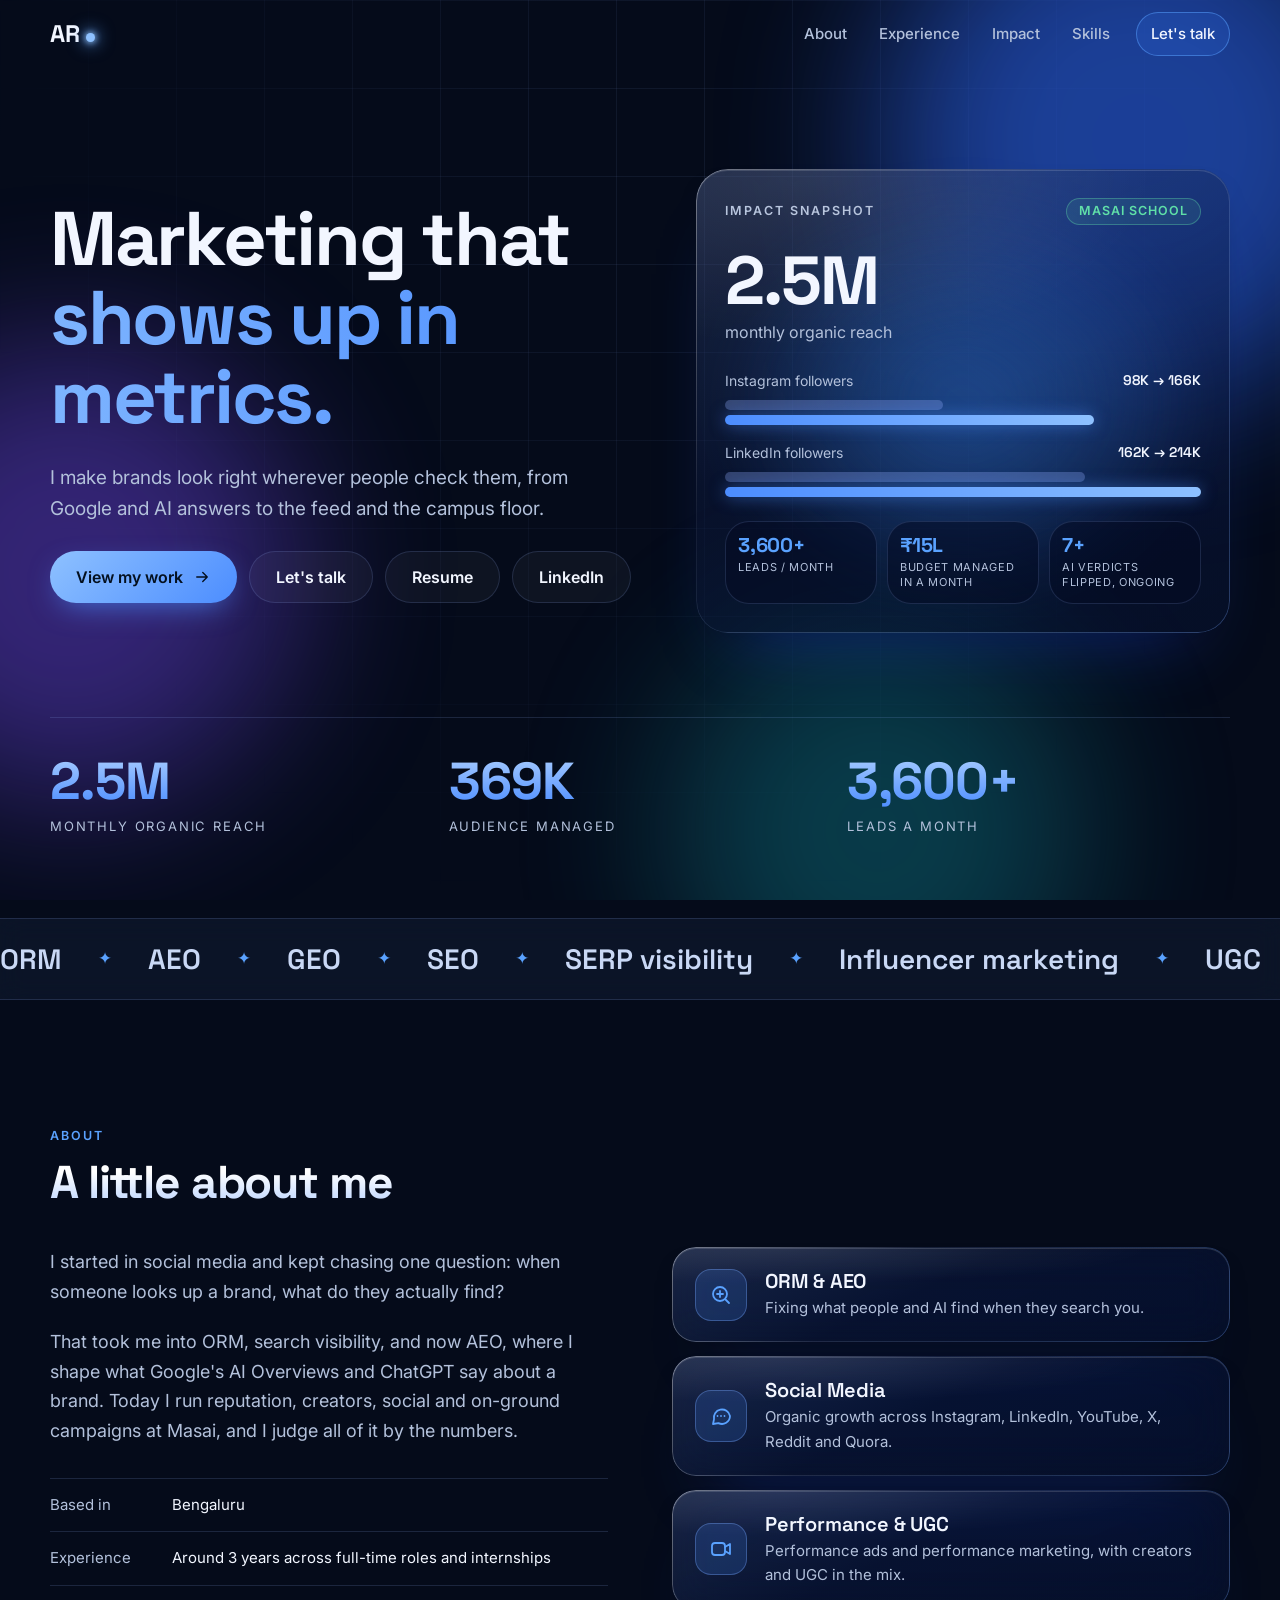
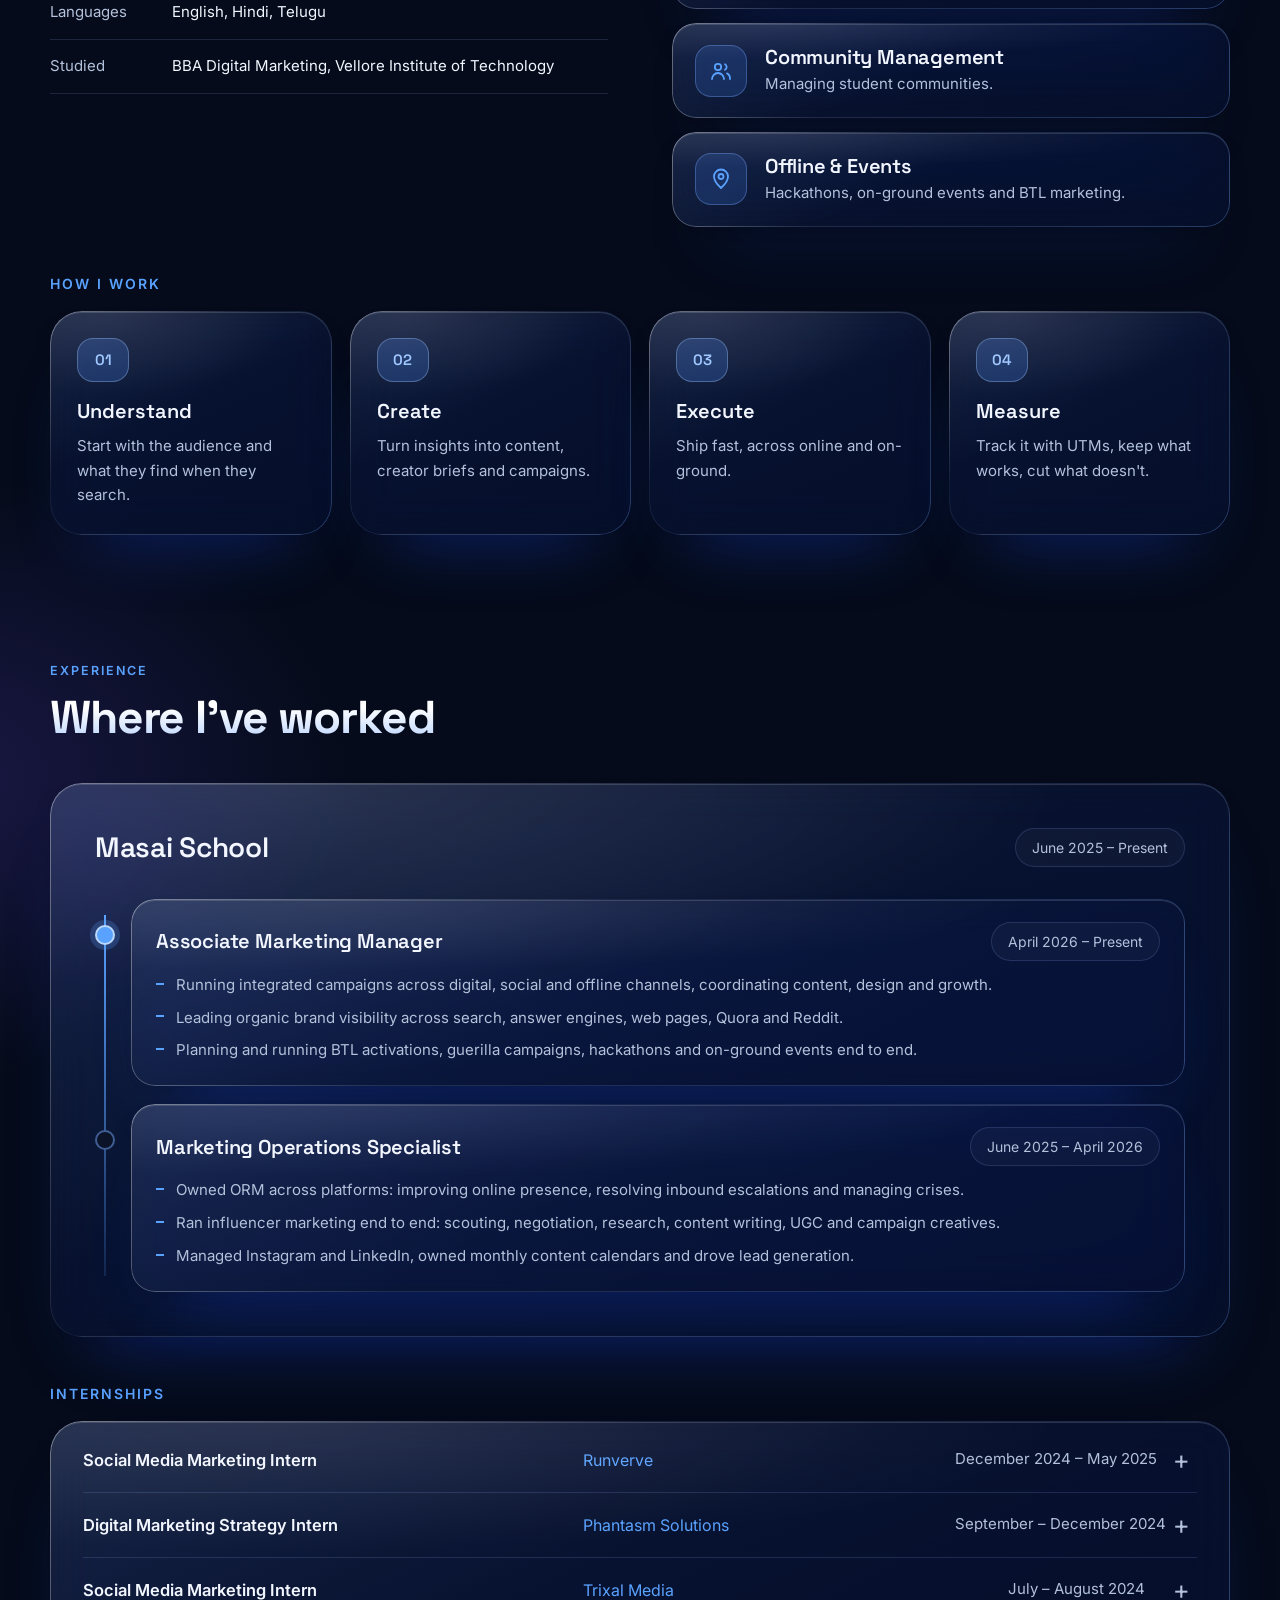
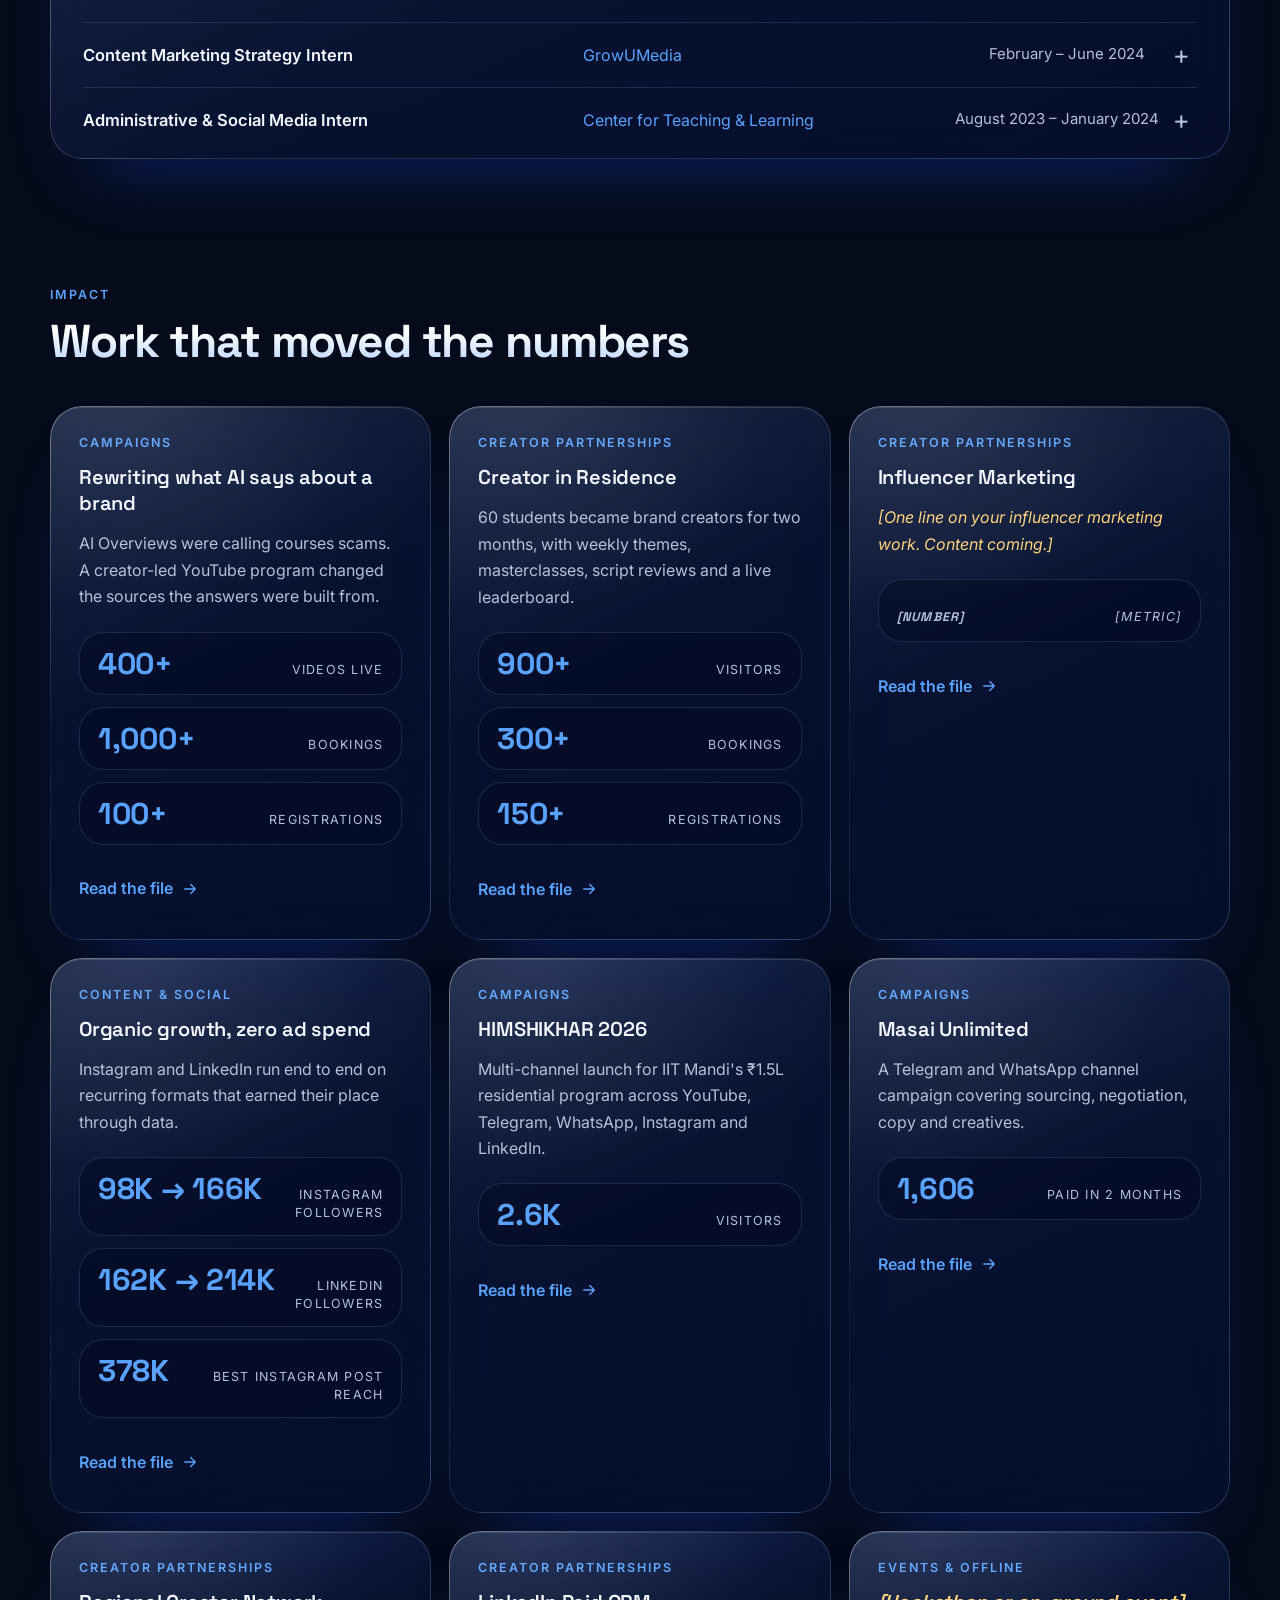
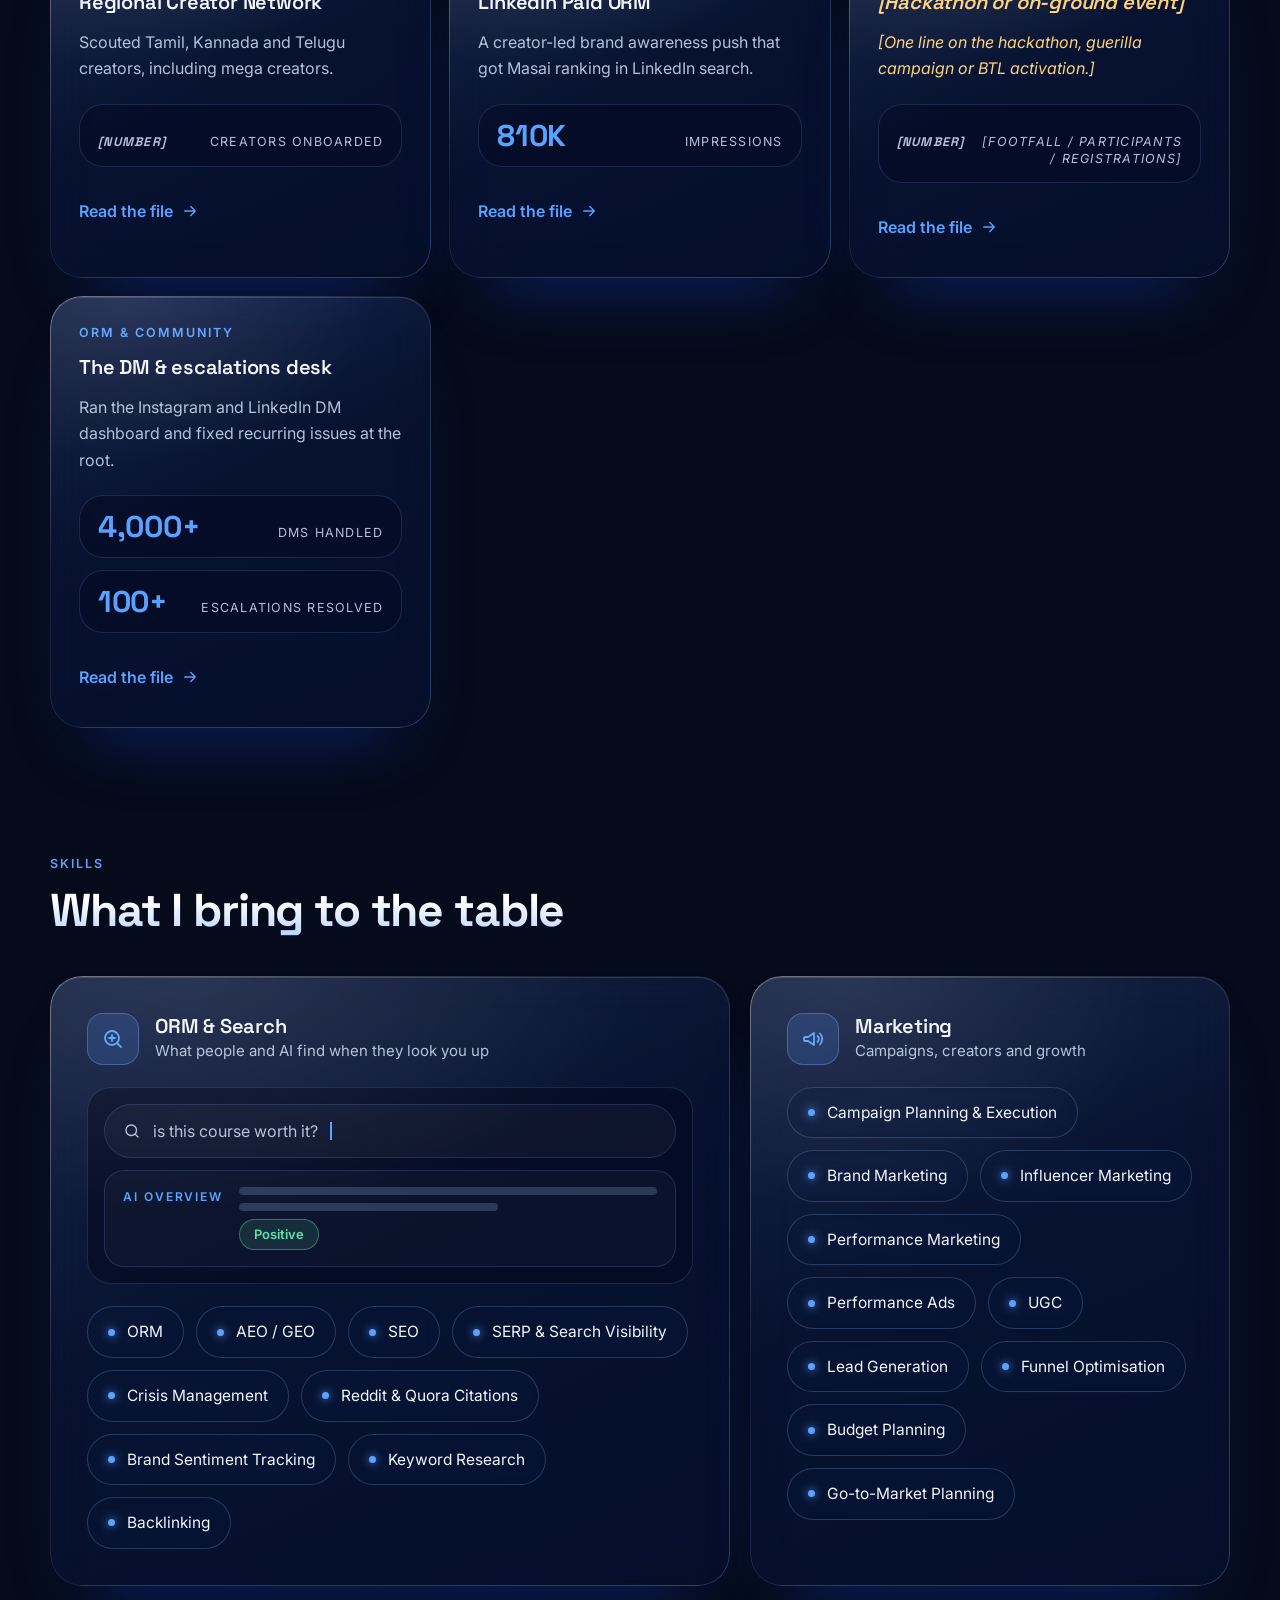
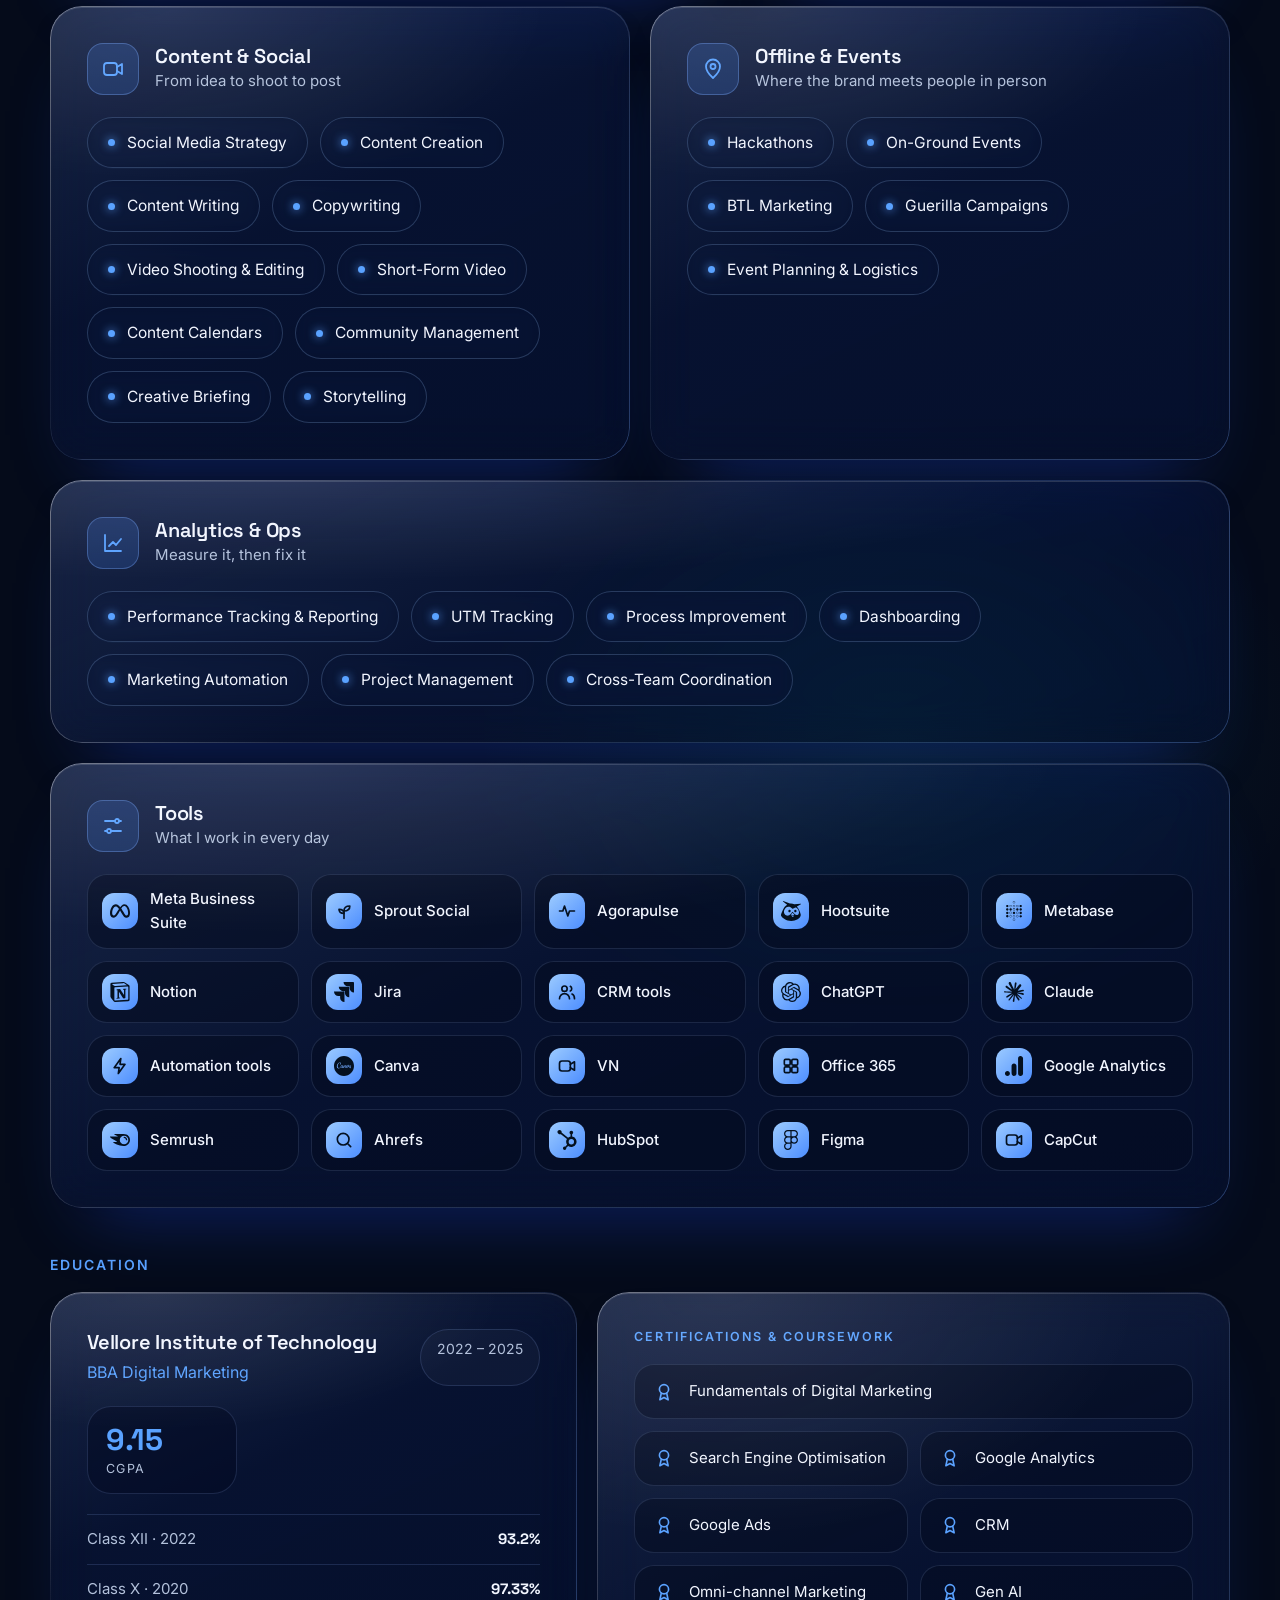
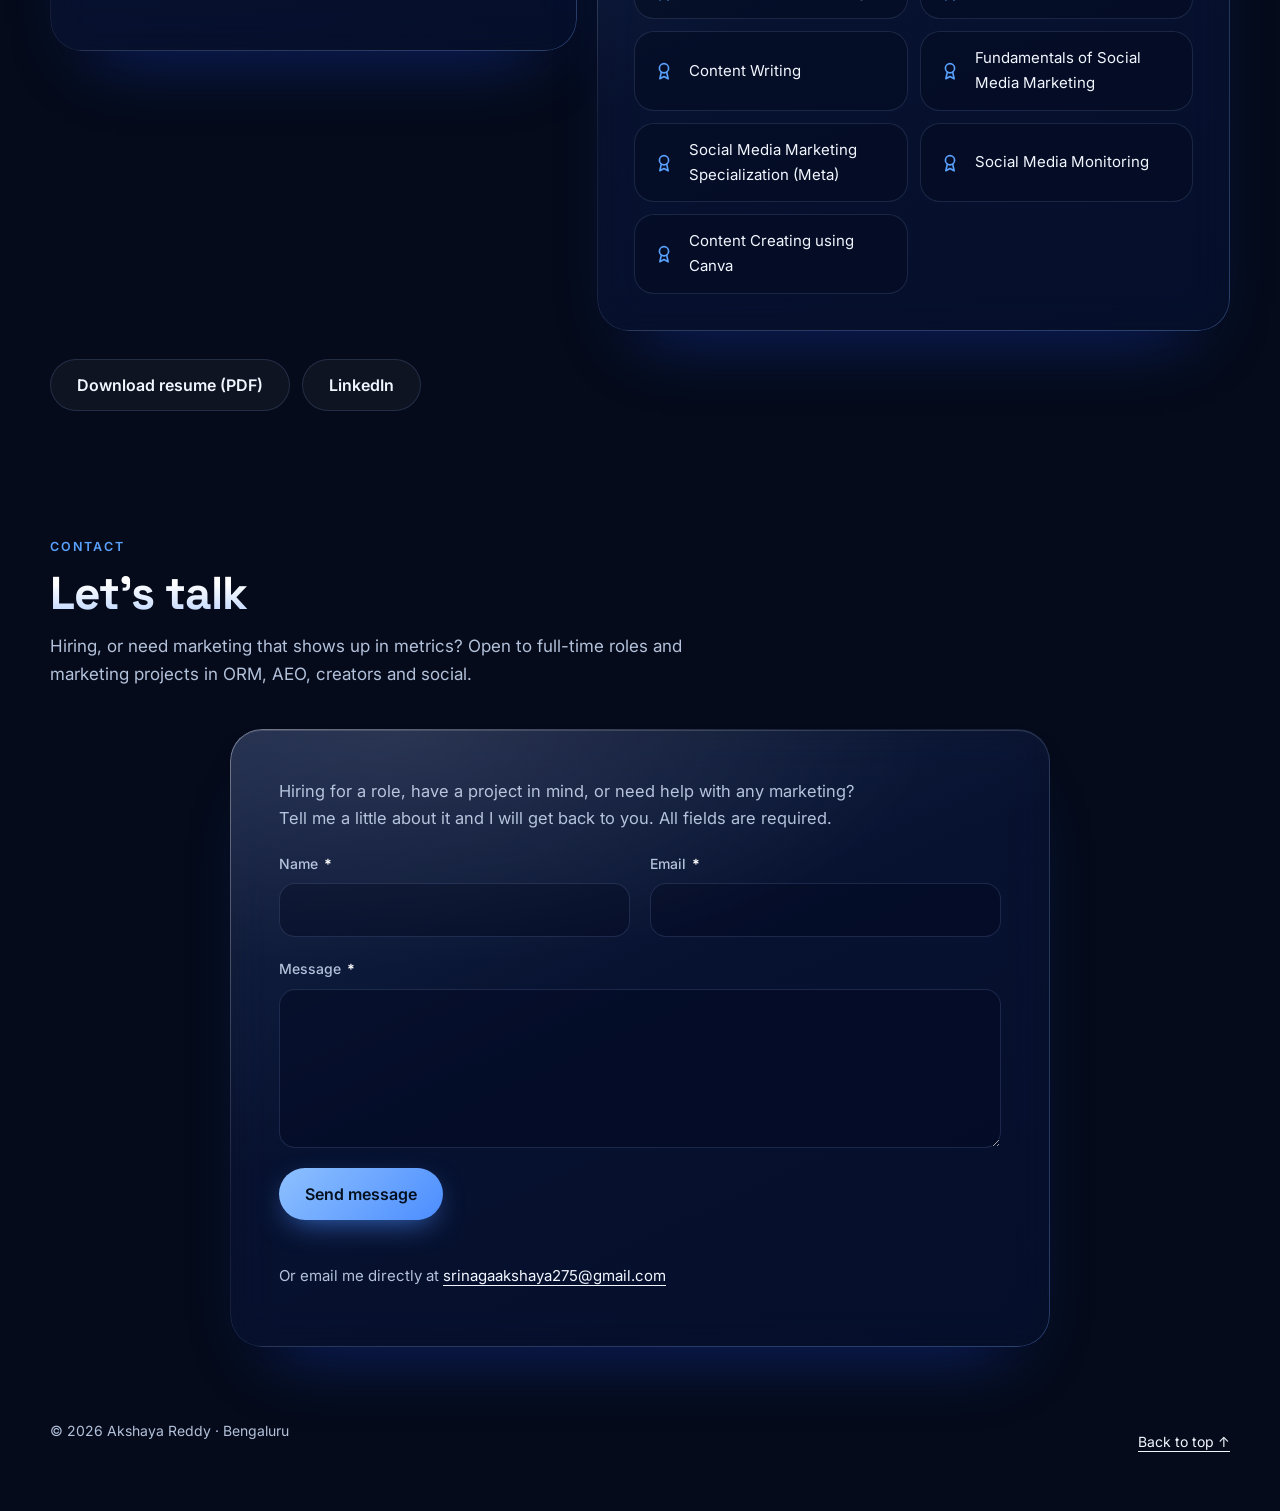
==== commit b1a6f1e0: "Brand dot, full month names, follower charts inside Content & social, influencer box Co-Authored-By:" ====
--- a/index.html
+++ b/index.html
@@ -36,7 +36,7 @@
 
   <header class="bar" id="bar">
     <div class="bar__in">
-      <a class="brand" href="#top" aria-label="Akshaya Reddy, back to top">AR</a>
+      <a class="brand" href="#top" aria-label="Akshaya Reddy, back to top">AR<i class="brand__dot" aria-hidden="true"></i></a>
       <button class="menu" id="menu" type="button" aria-expanded="false" aria-controls="nav"><span class="sr">Menu</span><b></b><b></b></button>
       <nav class="nav" id="nav" aria-label="Sections">
         <a href="#about">About</a>
@@ -93,11 +93,6 @@
             <p class="field__err" id="e-email-err" hidden>Please enter a valid email address.</p>
           </div>
           <div class="field field--wide">
-            <label for="e-type">What is this about? <span class="req" aria-hidden="true">*</span></label>
-            <select id="e-type" name="enquiry_type" required aria-required="true" aria-describedby="e-type-err"><option value="">Choose one</option></select>
-            <p class="field__err" id="e-type-err" hidden>Please choose one.</p>
-          </div>
-          <div class="field field--wide">
             <label for="e-msg">Message <span class="req" aria-hidden="true">*</span></label>
             <textarea id="e-msg" name="message" rows="5" required aria-required="true" aria-describedby="e-msg-err"></textarea>
             <p class="field__err" id="e-msg-err" hidden>Please write a message.</p>
--- a/styles.css
+++ b/styles.css
@@ -528,8 +528,6 @@
 .enq__status { flex-basis: 100%; }
 @media (min-width: 640px) { .enq { grid-template-columns: 1fr 1fr; } .field--wide { grid-column: 1 / -1; } }
 
-/* brand mark */
-.brand { letter-spacing: .04em; }
 
 /* AI table inside the project pop-up */
 .vt--in { margin-top: 18px; padding: 20px; border: 1px solid var(--line); border-radius: 24px; background: rgba(4, 10, 30, .5); }
@@ -537,3 +535,12 @@
 /* tool logos: dead centre in their tile */
 .tools i { display: flex; align-items: center; justify-content: center; }
 .tools i svg { display: block; margin: 0; }
+
+/* brand mark: AR with a soft light-blue dot */
+.brand { gap: 7px; letter-spacing: -.02em; }
+.brand__dot { width: 9px; height: 9px; border-radius: 50%; background: #8EC1FF; box-shadow: 0 0 6px 1px rgba(142, 193, 255, .9), 0 0 16px 4px rgba(90, 162, 255, .55); margin-top: 6px; }
+/* follower charts inside the Content & social pop-up */
+.growth--in { margin-top: 18px; display: grid; gap: 14px; }
+.growth--in .growth__card { padding: 20px; }
+.growth--in .growth__top h3 { font-size: 24px; }
+@media (min-width: 700px) { .growth--in { grid-template-columns: 1fr 1fr; } }
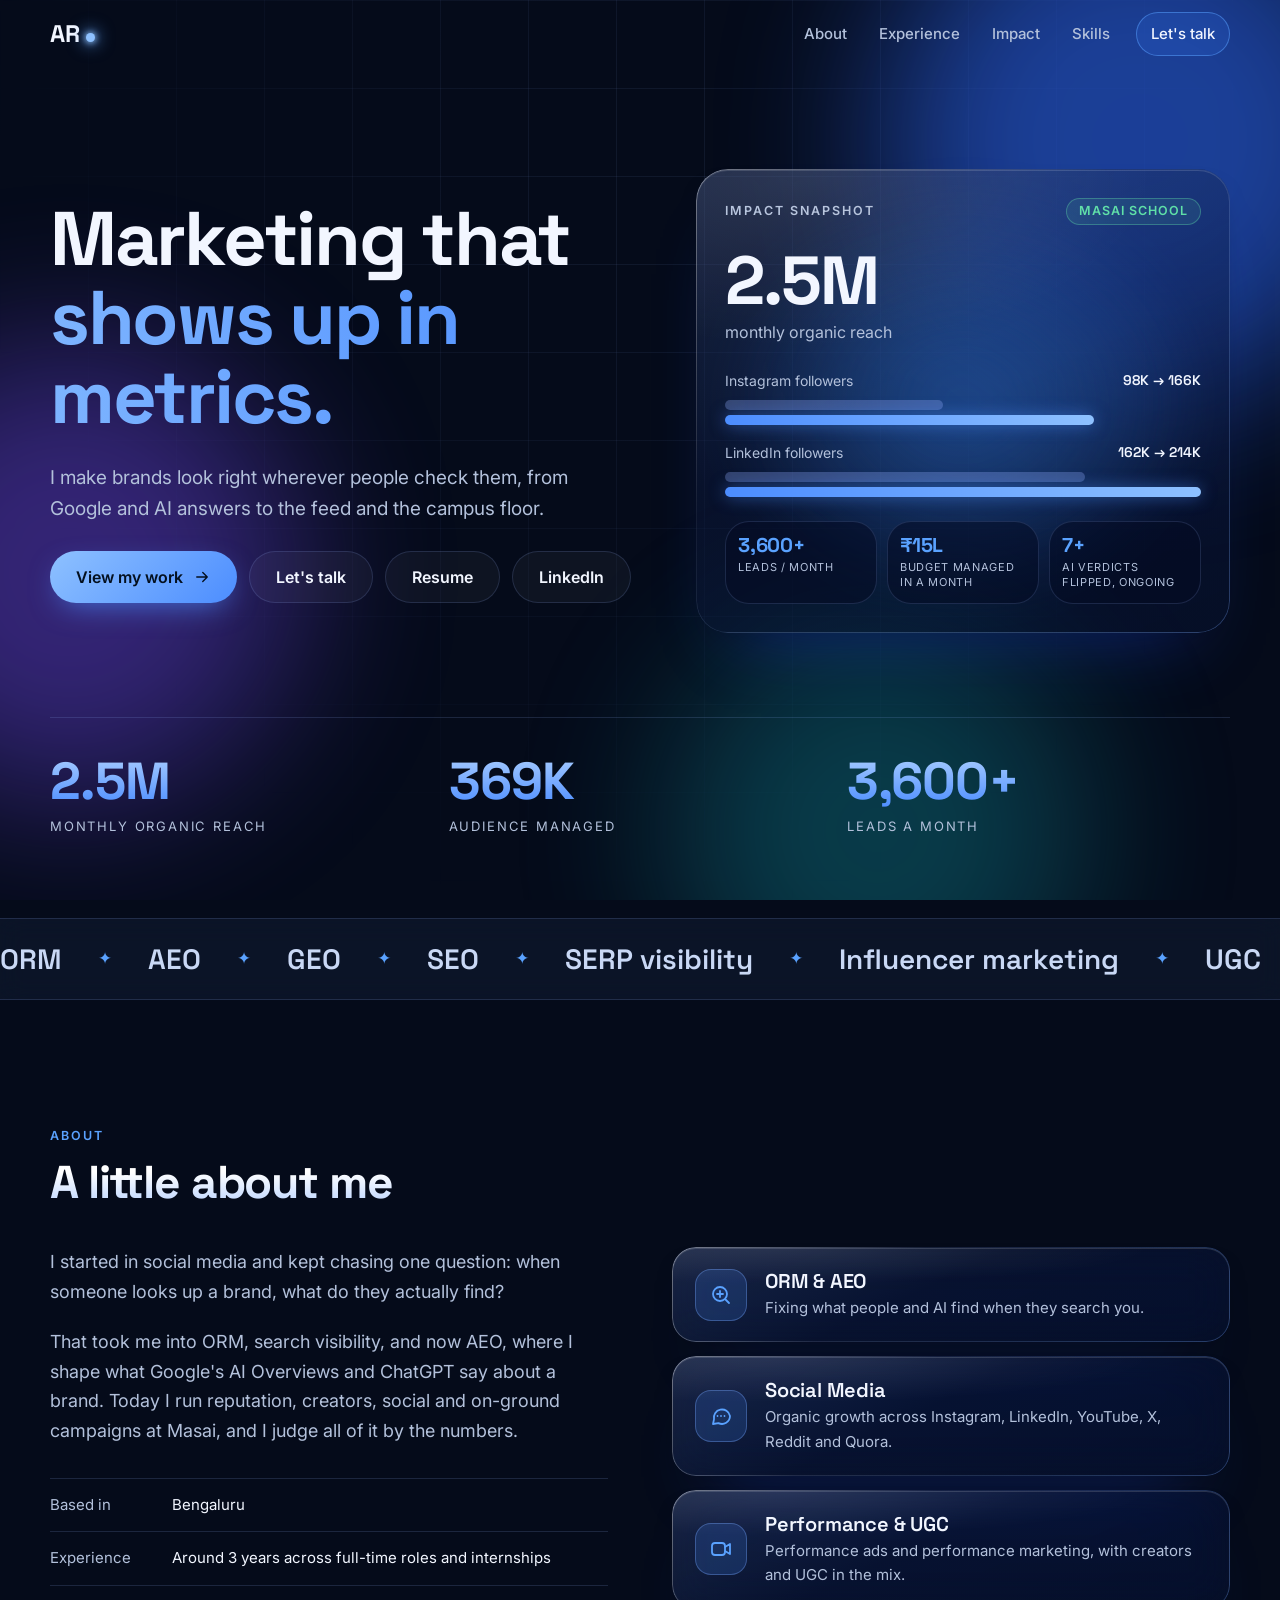
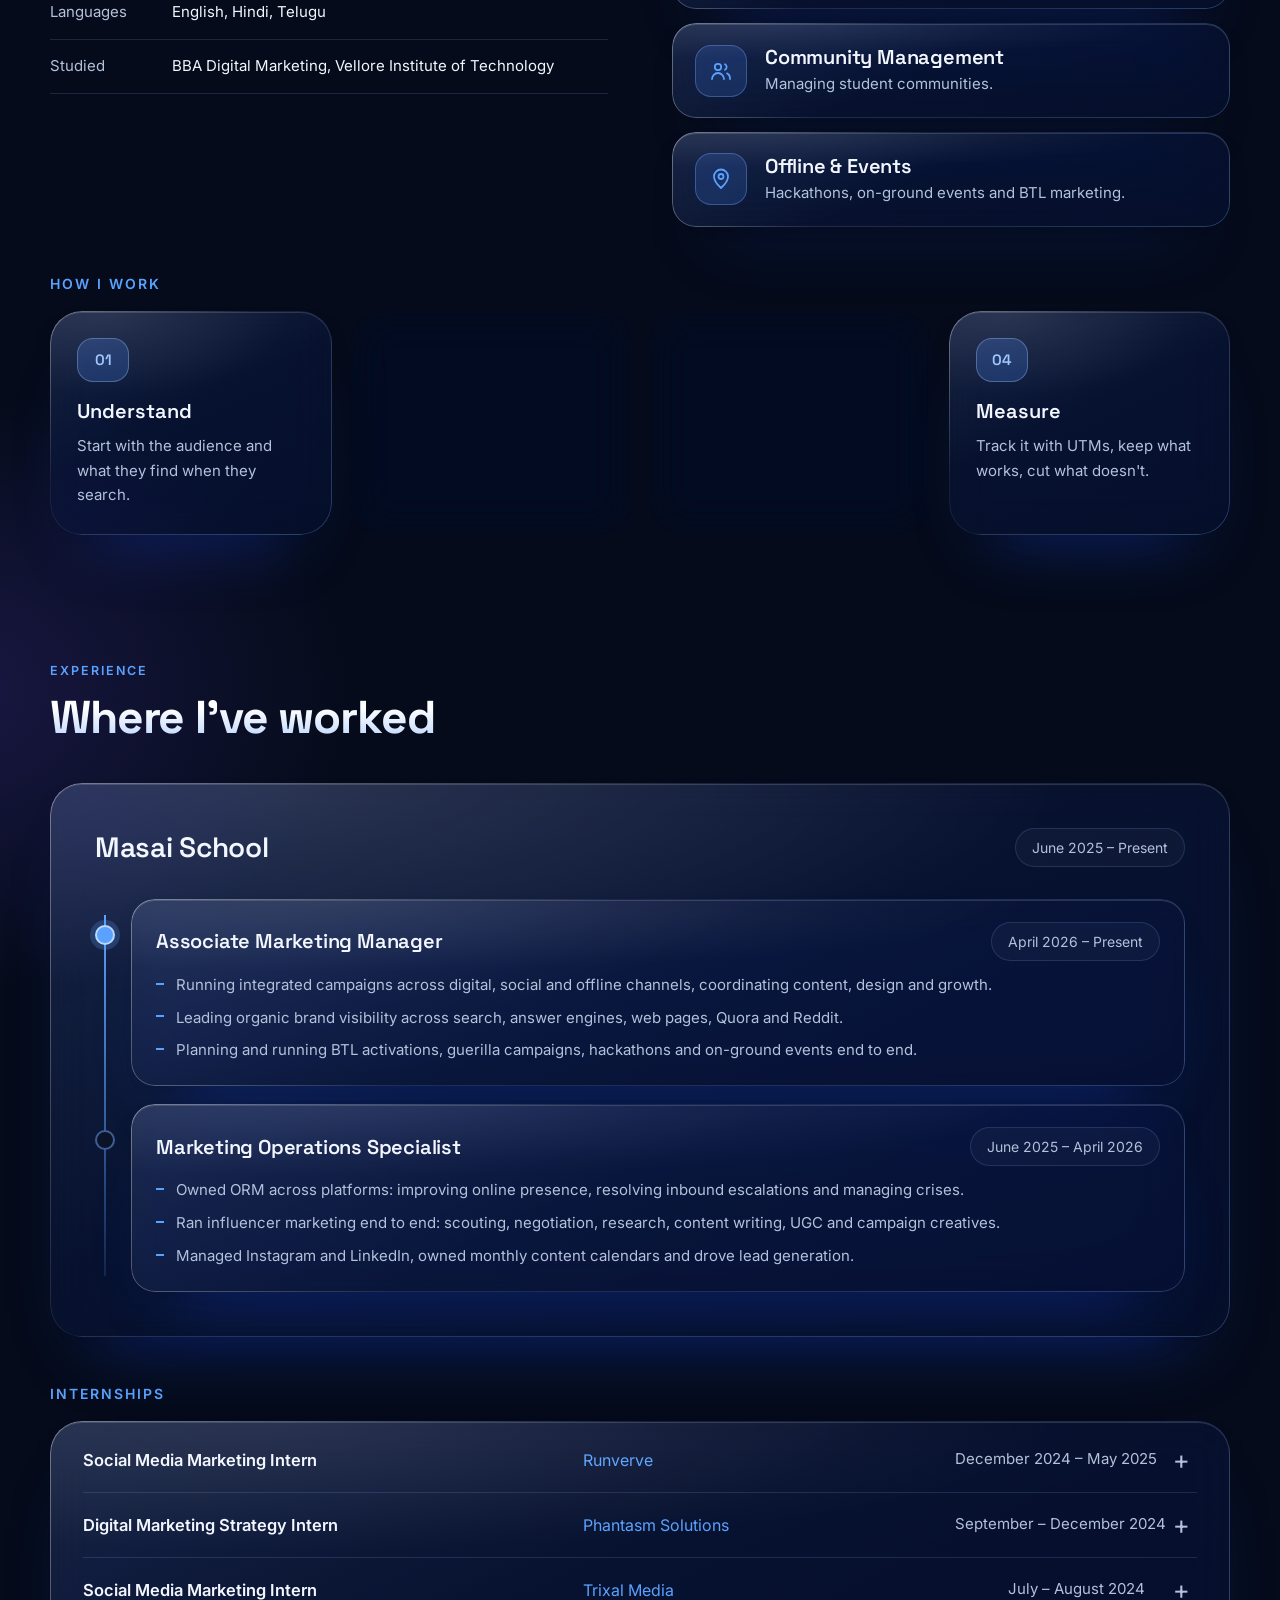
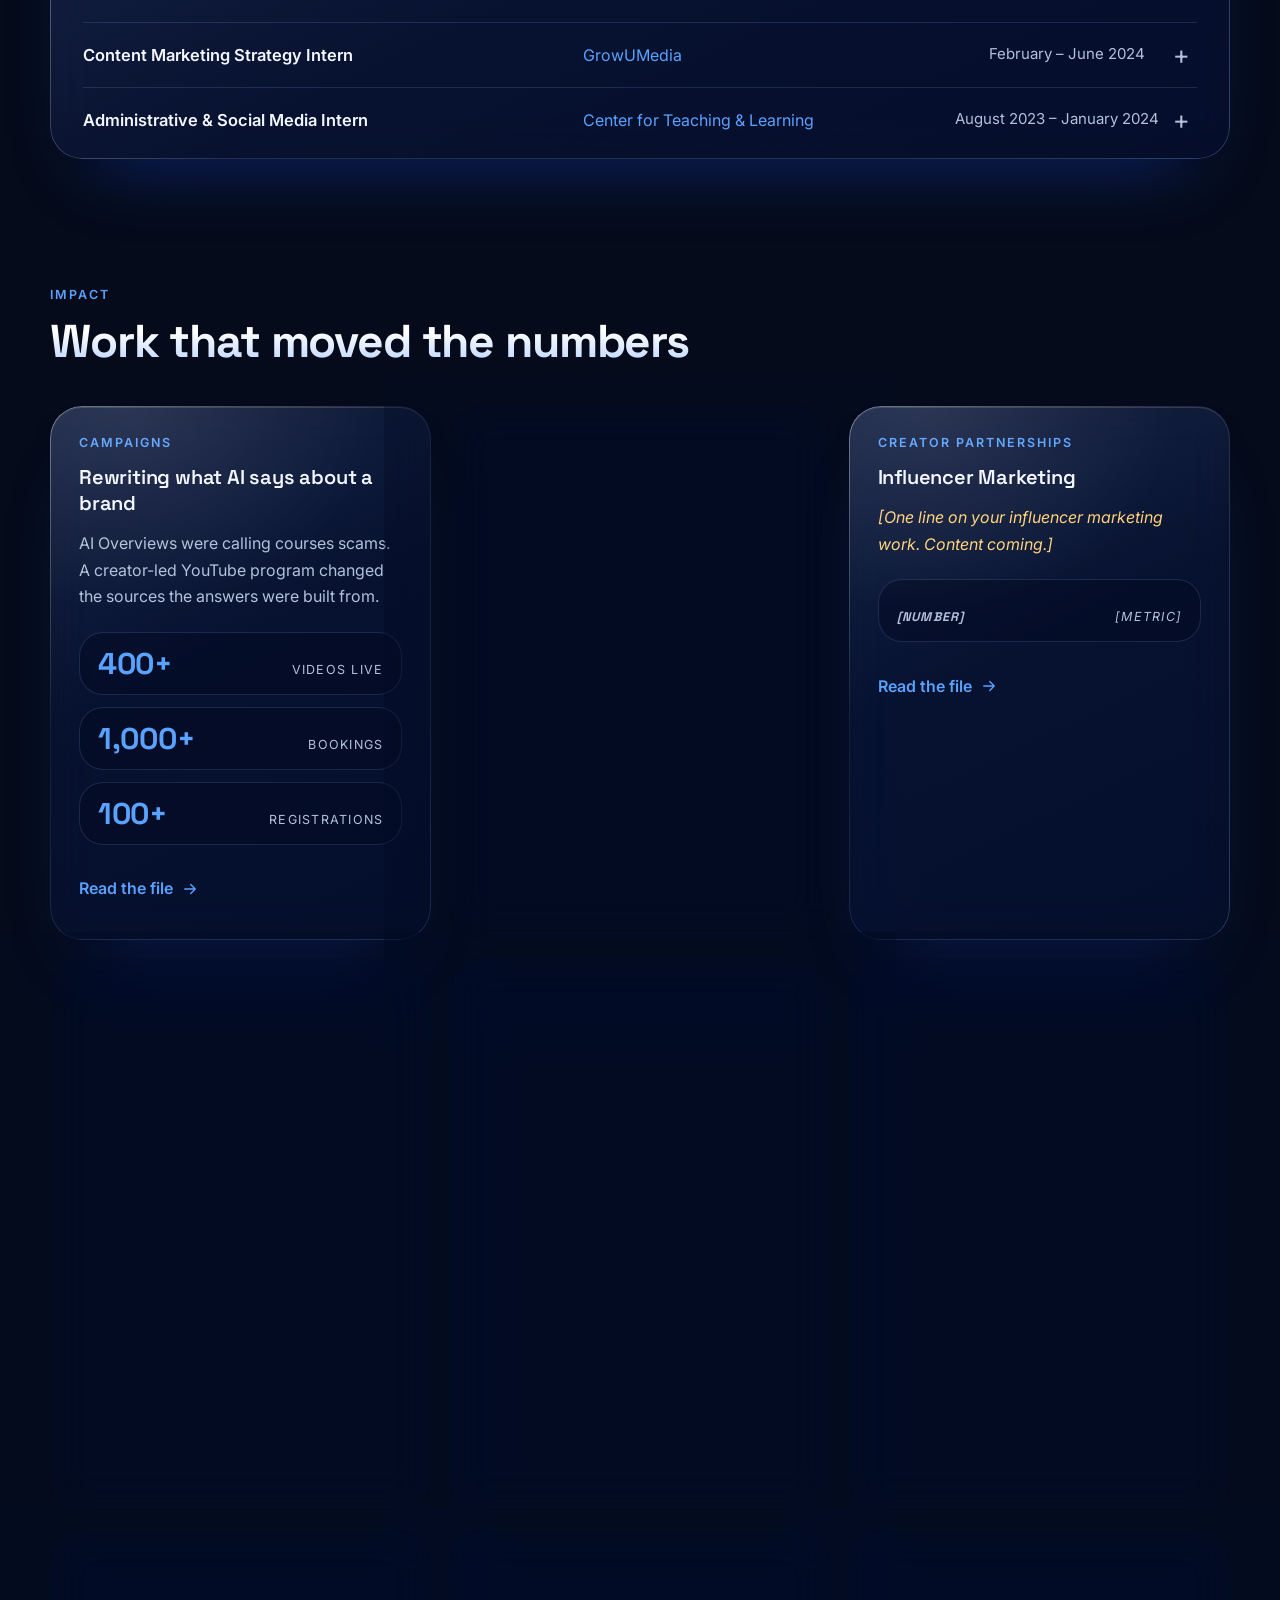
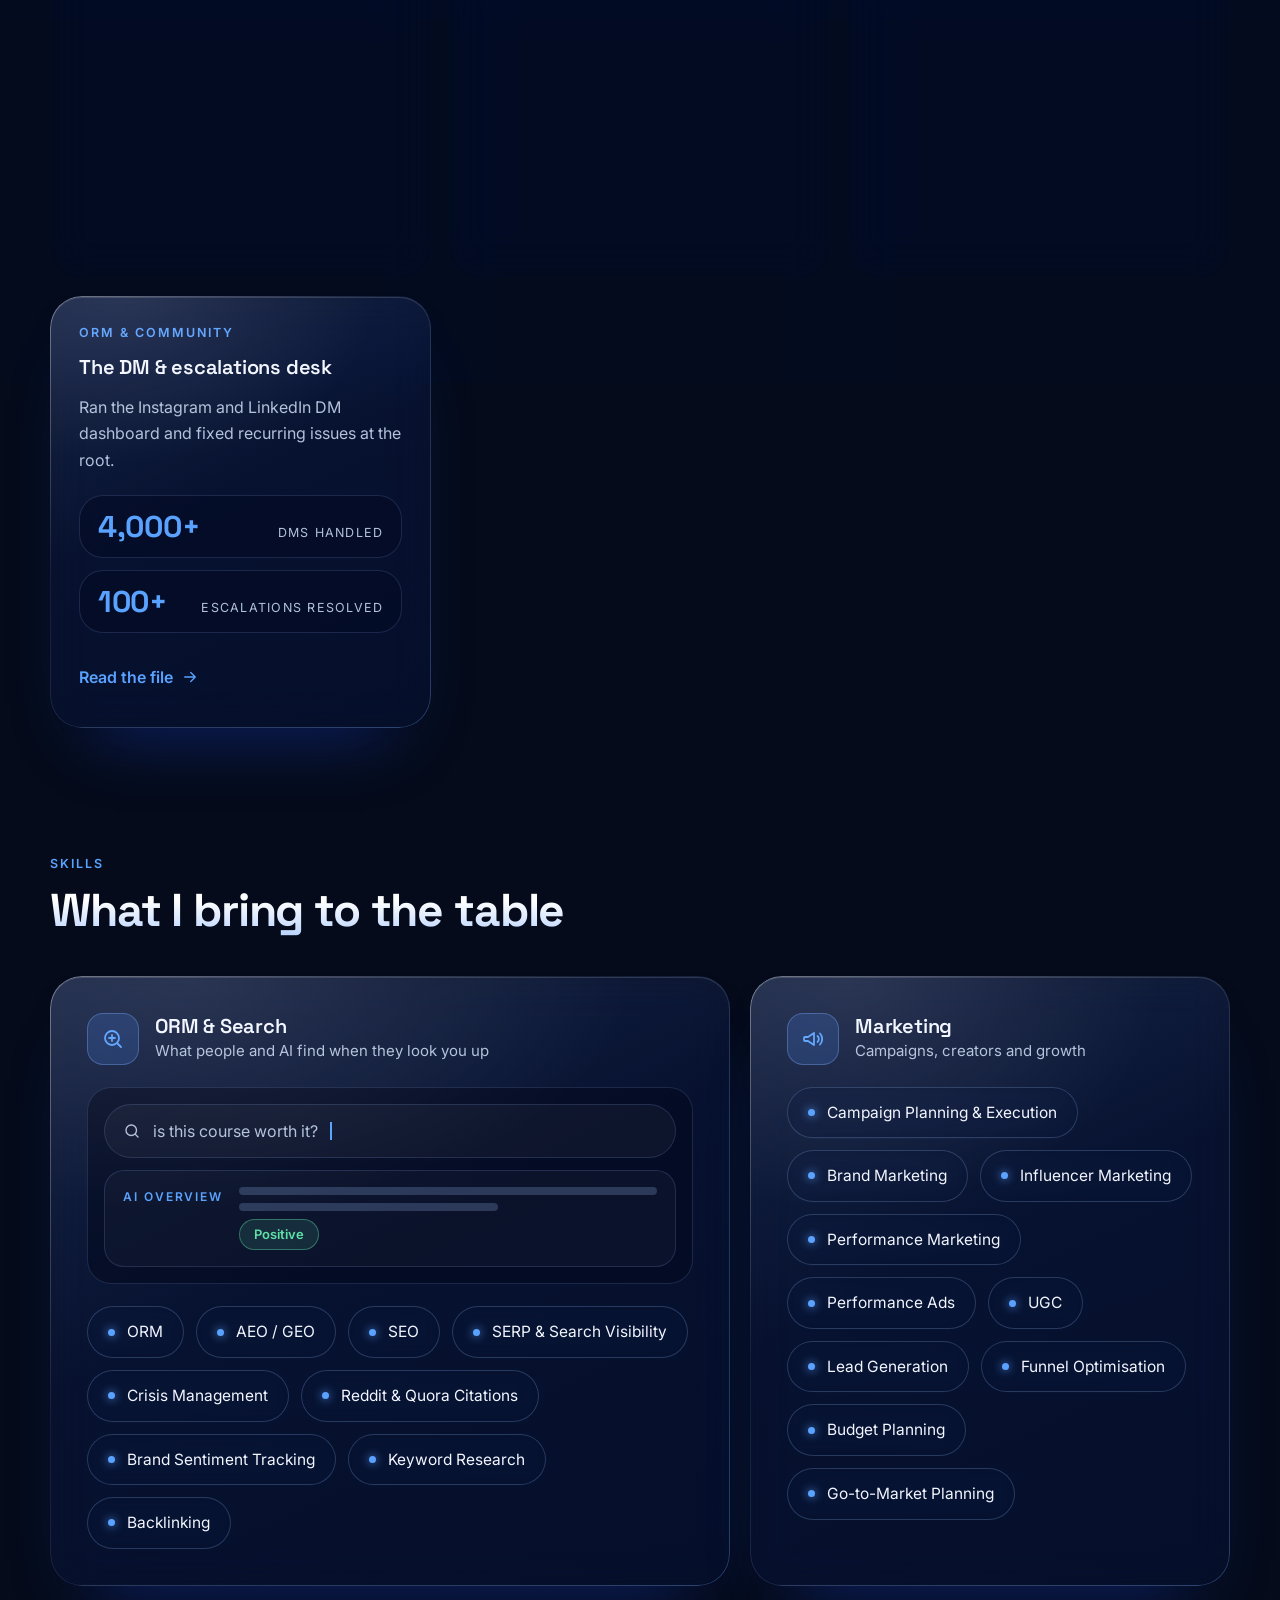
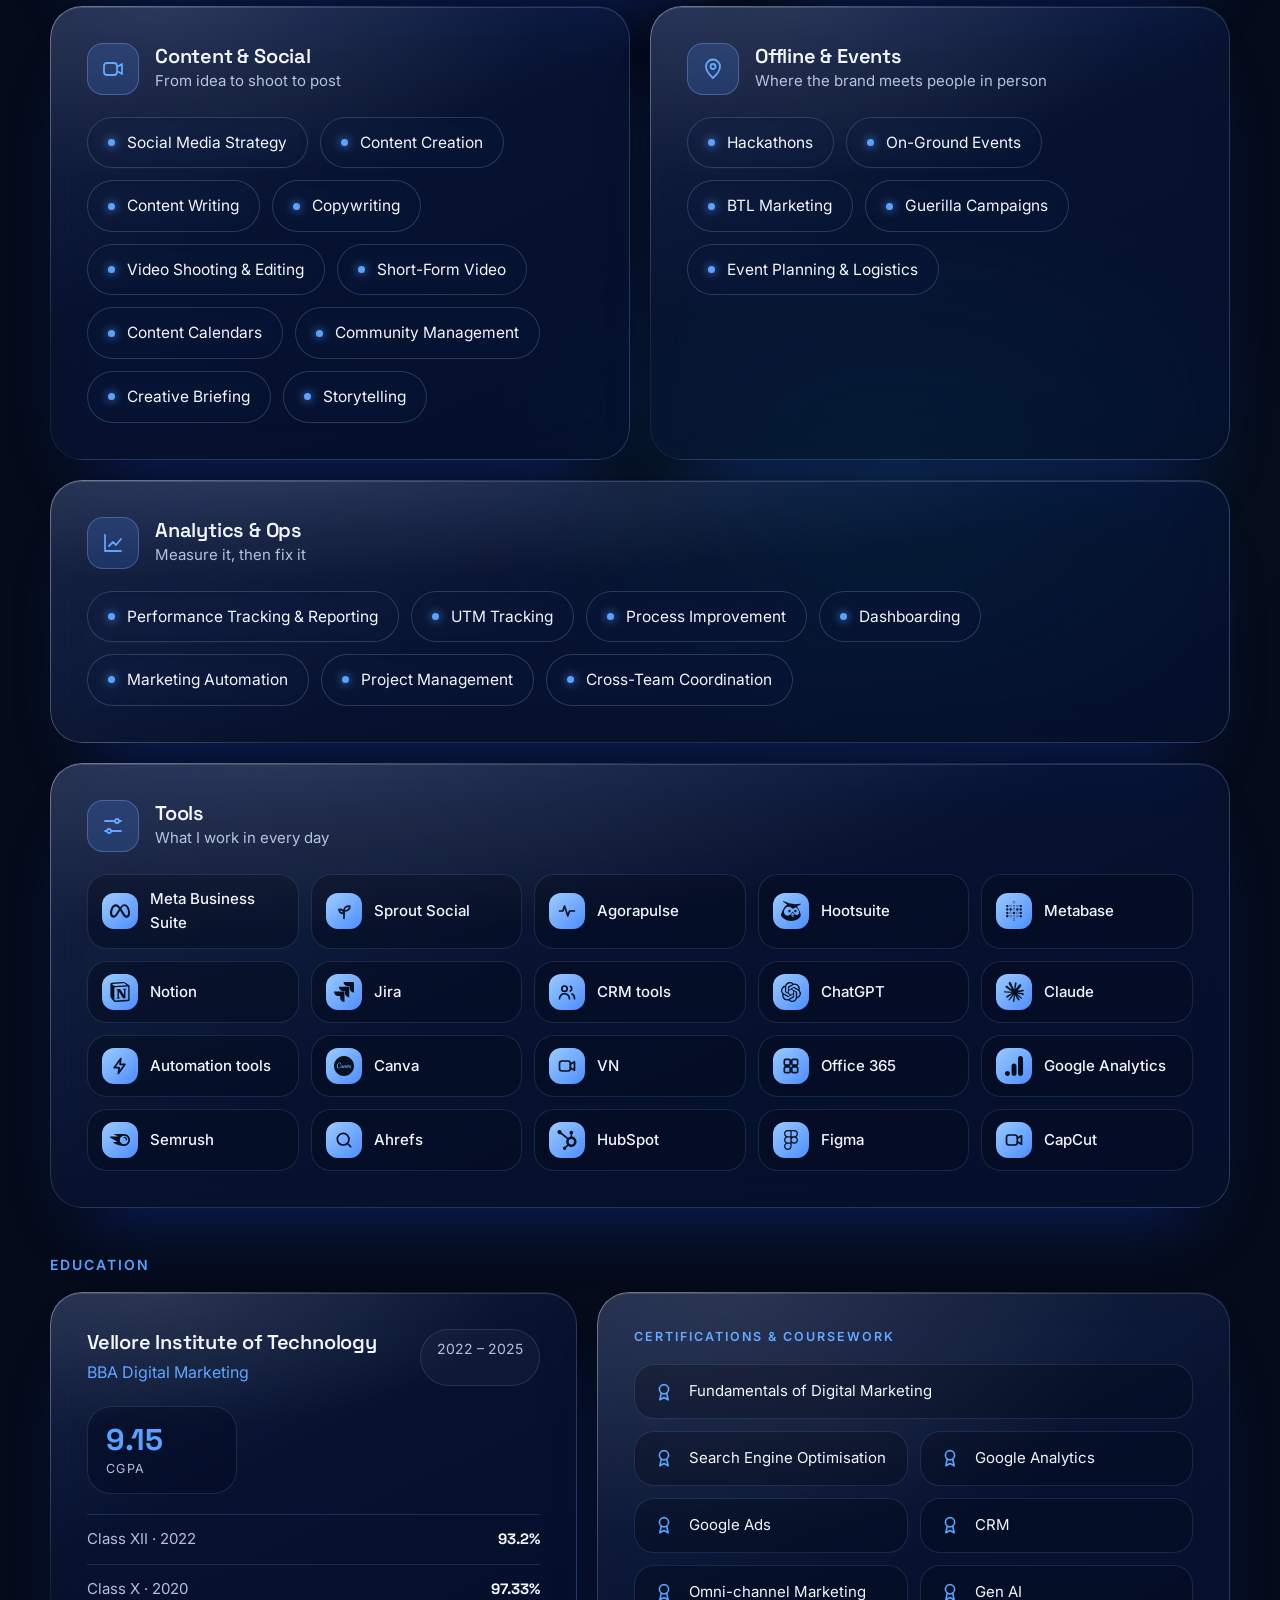
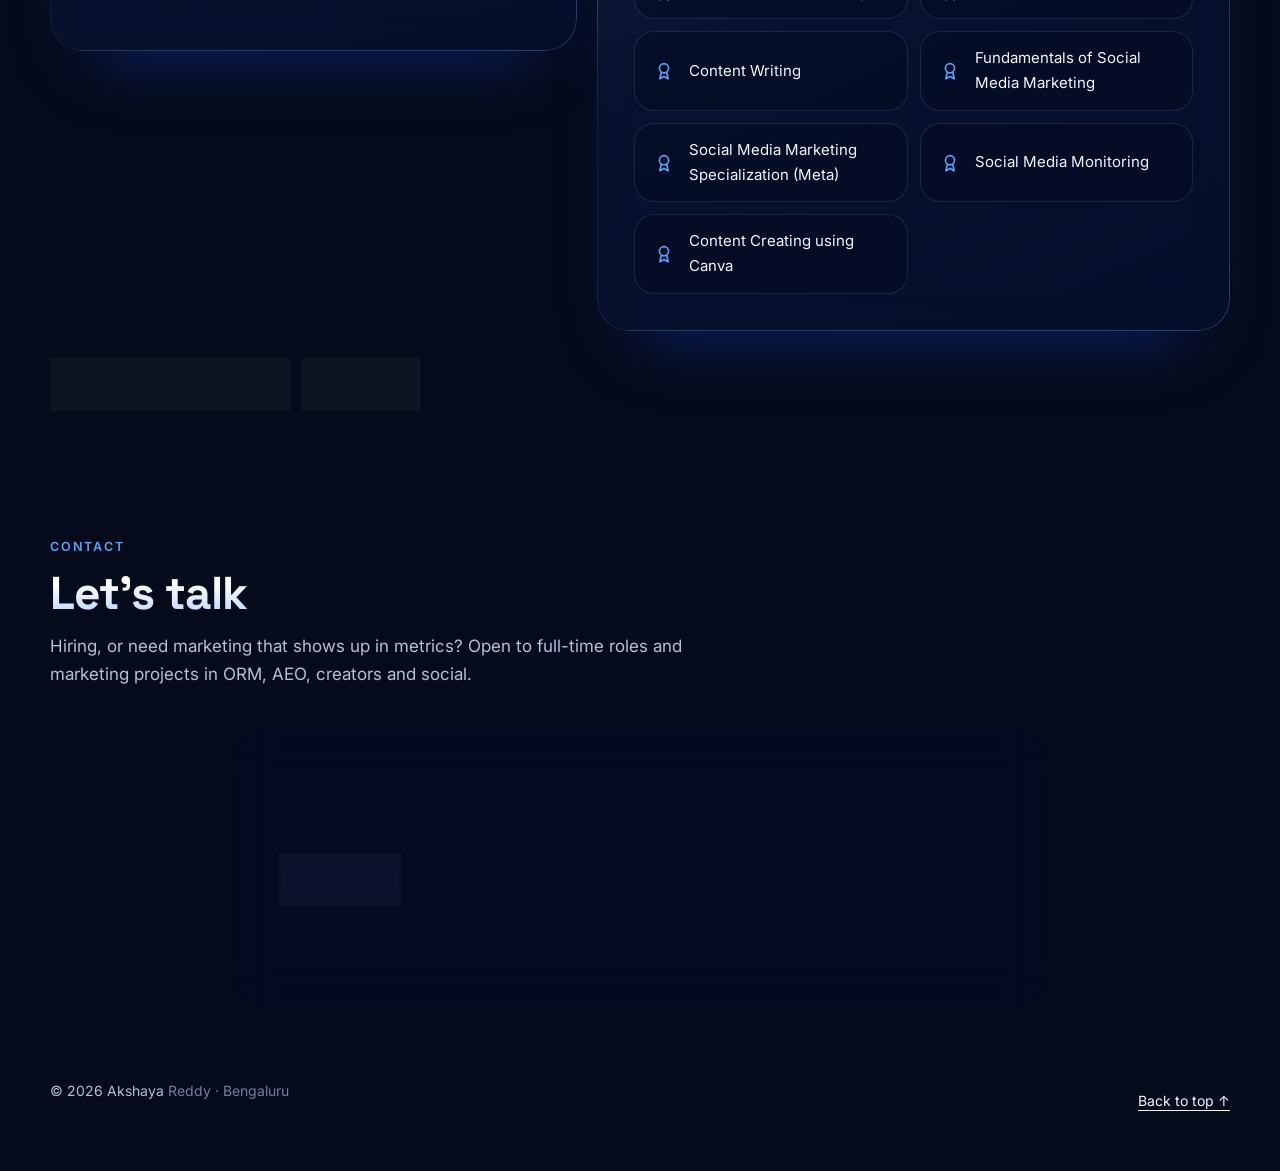
==== commit e67e687b: "Replace contact form with Google Form button and email The Fill the form button stays hidden until m" ====
--- a/index.html
+++ b/index.html
@@ -80,30 +80,12 @@
         <p class="lede">Hiring, or need marketing that shows up in metrics? Open to full-time roles and marketing projects in ORM, AEO, creators and social.</p>
       </header>
       <div class="contact glass">
-        <form class="enq" id="enq" novalidate>
-          <p class="enq__intro field--wide">Hiring for a role, have a project in mind, or need help with any marketing? Tell me a little about it and I will get back to you. All fields are required.</p>
-          <div class="field">
-            <label for="e-name">Name <span class="req" aria-hidden="true">*</span></label>
-            <input id="e-name" name="name" type="text" autocomplete="name" required aria-required="true" aria-describedby="e-name-err">
-            <p class="field__err" id="e-name-err" hidden>Please enter your name.</p>
-          </div>
-          <div class="field">
-            <label for="e-email">Email <span class="req" aria-hidden="true">*</span></label>
-            <input id="e-email" name="email" type="email" autocomplete="email" required aria-required="true" aria-describedby="e-email-err">
-            <p class="field__err" id="e-email-err" hidden>Please enter a valid email address.</p>
-          </div>
-          <div class="field field--wide">
-            <label for="e-msg">Message <span class="req" aria-hidden="true">*</span></label>
-            <textarea id="e-msg" name="message" rows="5" required aria-required="true" aria-describedby="e-msg-err"></textarea>
-            <p class="field__err" id="e-msg-err" hidden>Please write a message.</p>
-          </div>
-          <input type="text" name="_gotcha" class="honeypot" tabindex="-1" autocomplete="off" aria-hidden="true">
-          <div class="enq__foot field--wide">
-            <button class="btn btn--primary" type="submit" id="e-submit">Send message</button>
-            <p class="enq__status" id="e-status" role="status" aria-live="polite"></p>
-          </div>
-          <p class="enq__alt field--wide">Or email me directly at <a id="mail-addr" href="#"></a></p>
-        </form>
+        <p class="enq__intro">Hiring for a role, have a project in mind, or need help with any marketing? Send me a few details and I will get back to you.</p>
+        <div class="contact__actions">
+          <a class="btn btn--primary" id="link-form" href="#" target="_blank" rel="noopener" hidden>Fill the form</a>
+          <a class="btn btn--ghost" id="link-email" href="#">Email me</a>
+        </div>
+        <p class="enq__alt"><a id="mail-addr" href="#"></a></p>
       </div>
     </section>
   </main>
--- a/styles.css
+++ b/styles.css
@@ -544,3 +544,7 @@
 .growth--in .growth__card { padding: 20px; }
 .growth--in .growth__top h3 { font-size: 24px; }
 @media (min-width: 700px) { .growth--in { grid-template-columns: 1fr 1fr; } }
+
+.contact__actions { display: flex; flex-wrap: wrap; gap: 12px; margin: 22px 0 8px; }
+.contact .btn--ghost { color: var(--ink); }
+[hidden] { display: none !important; }
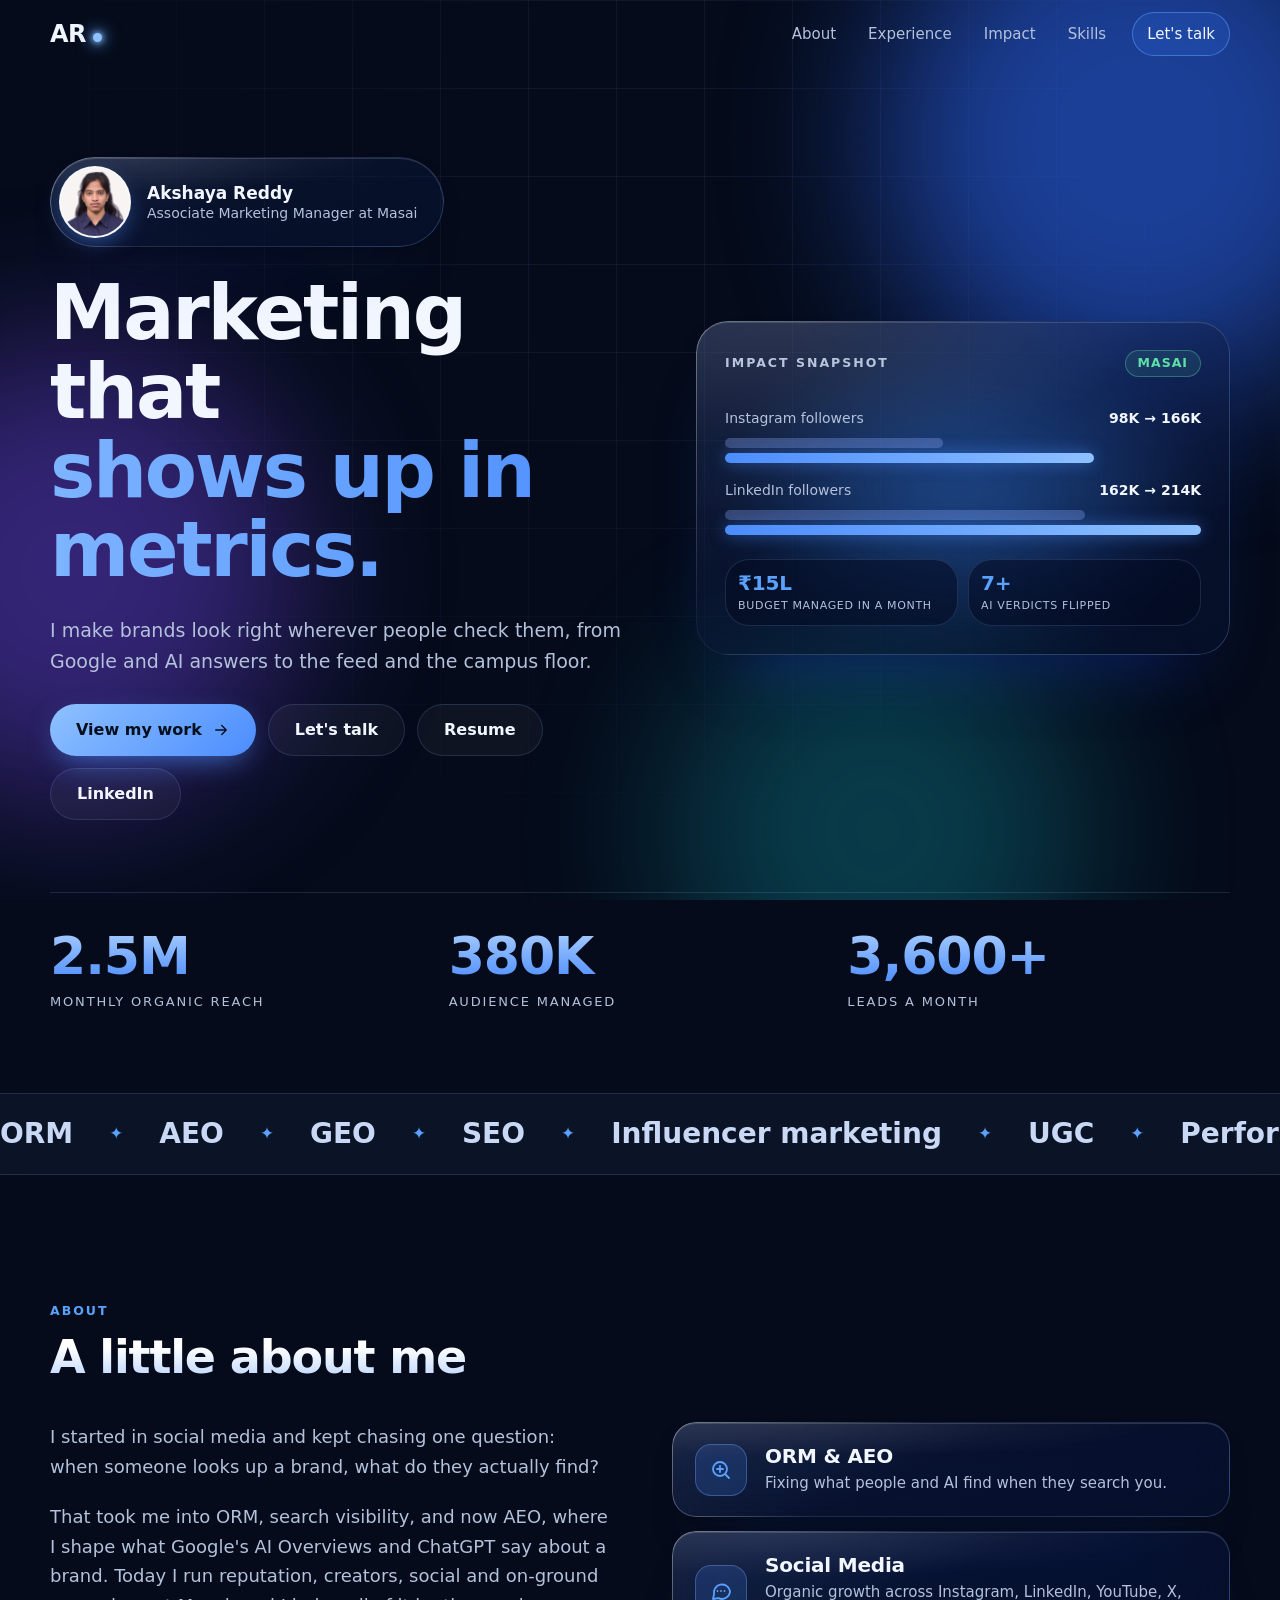
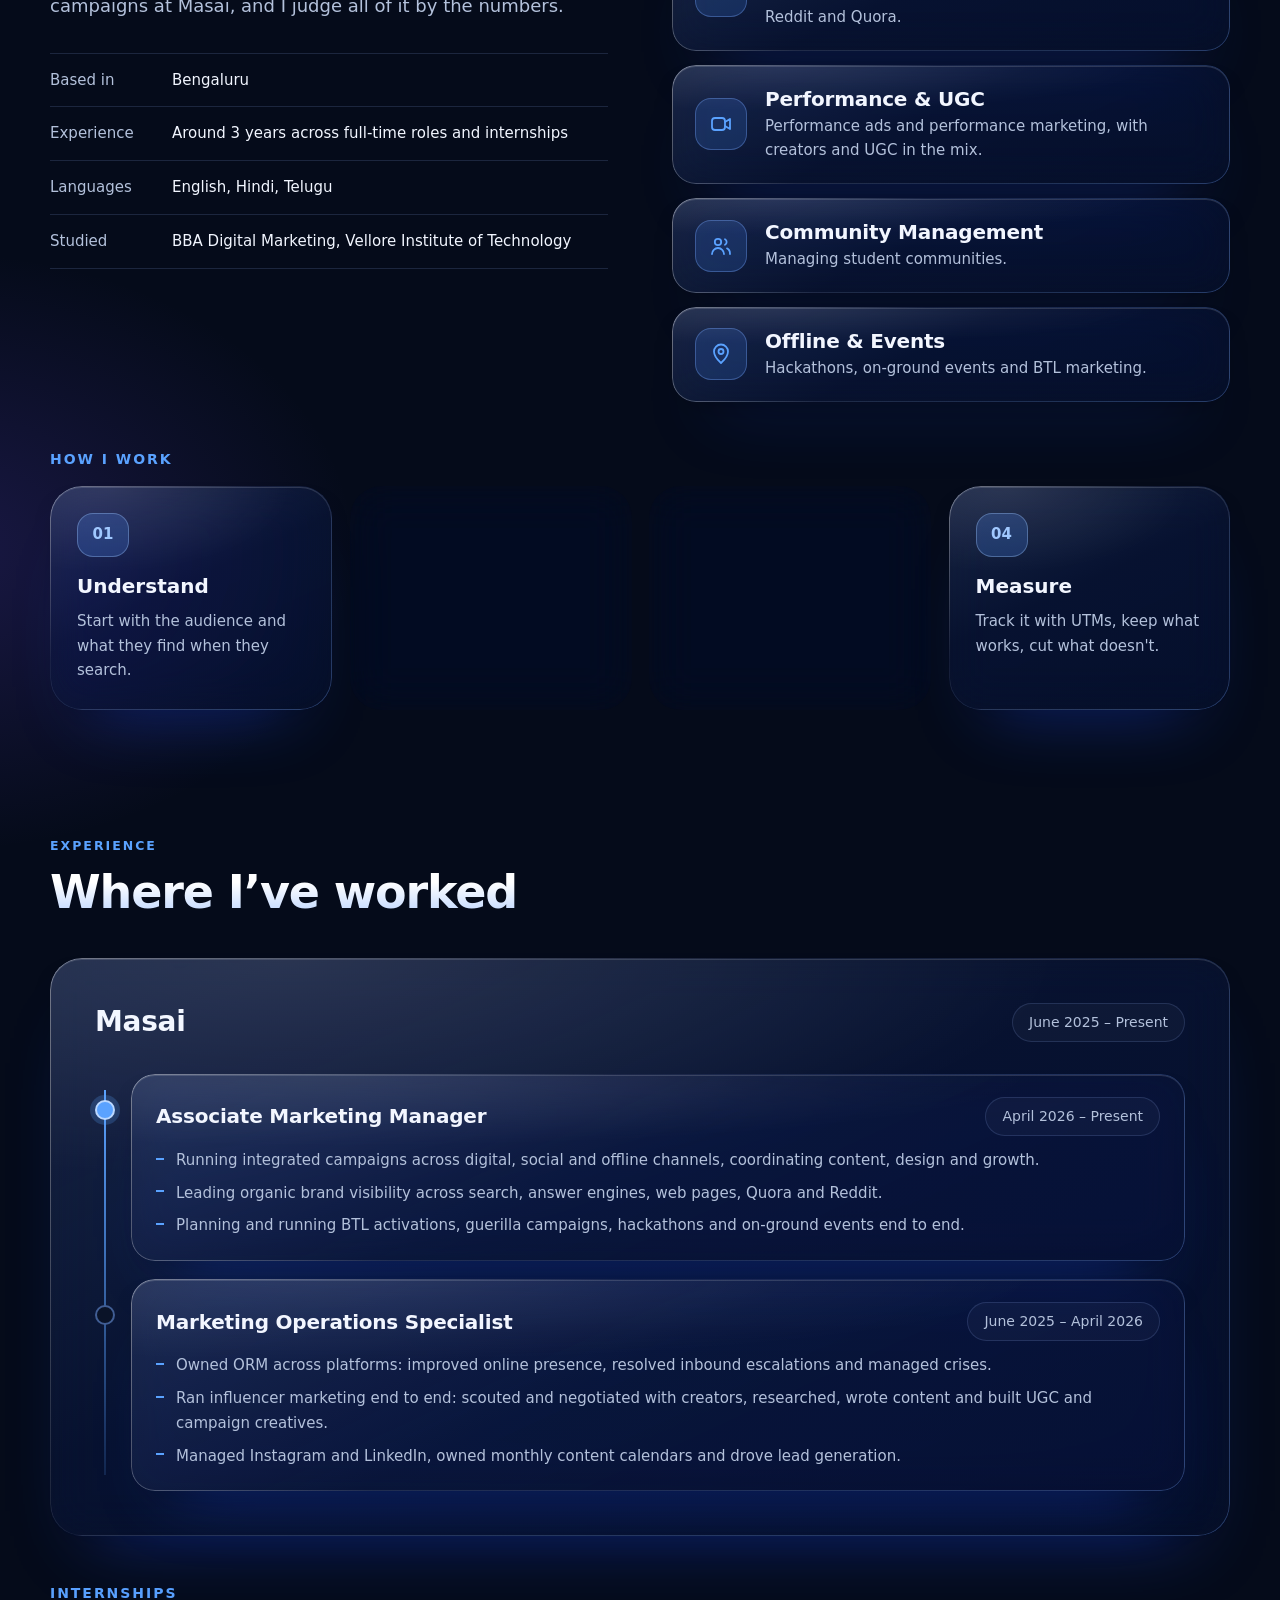
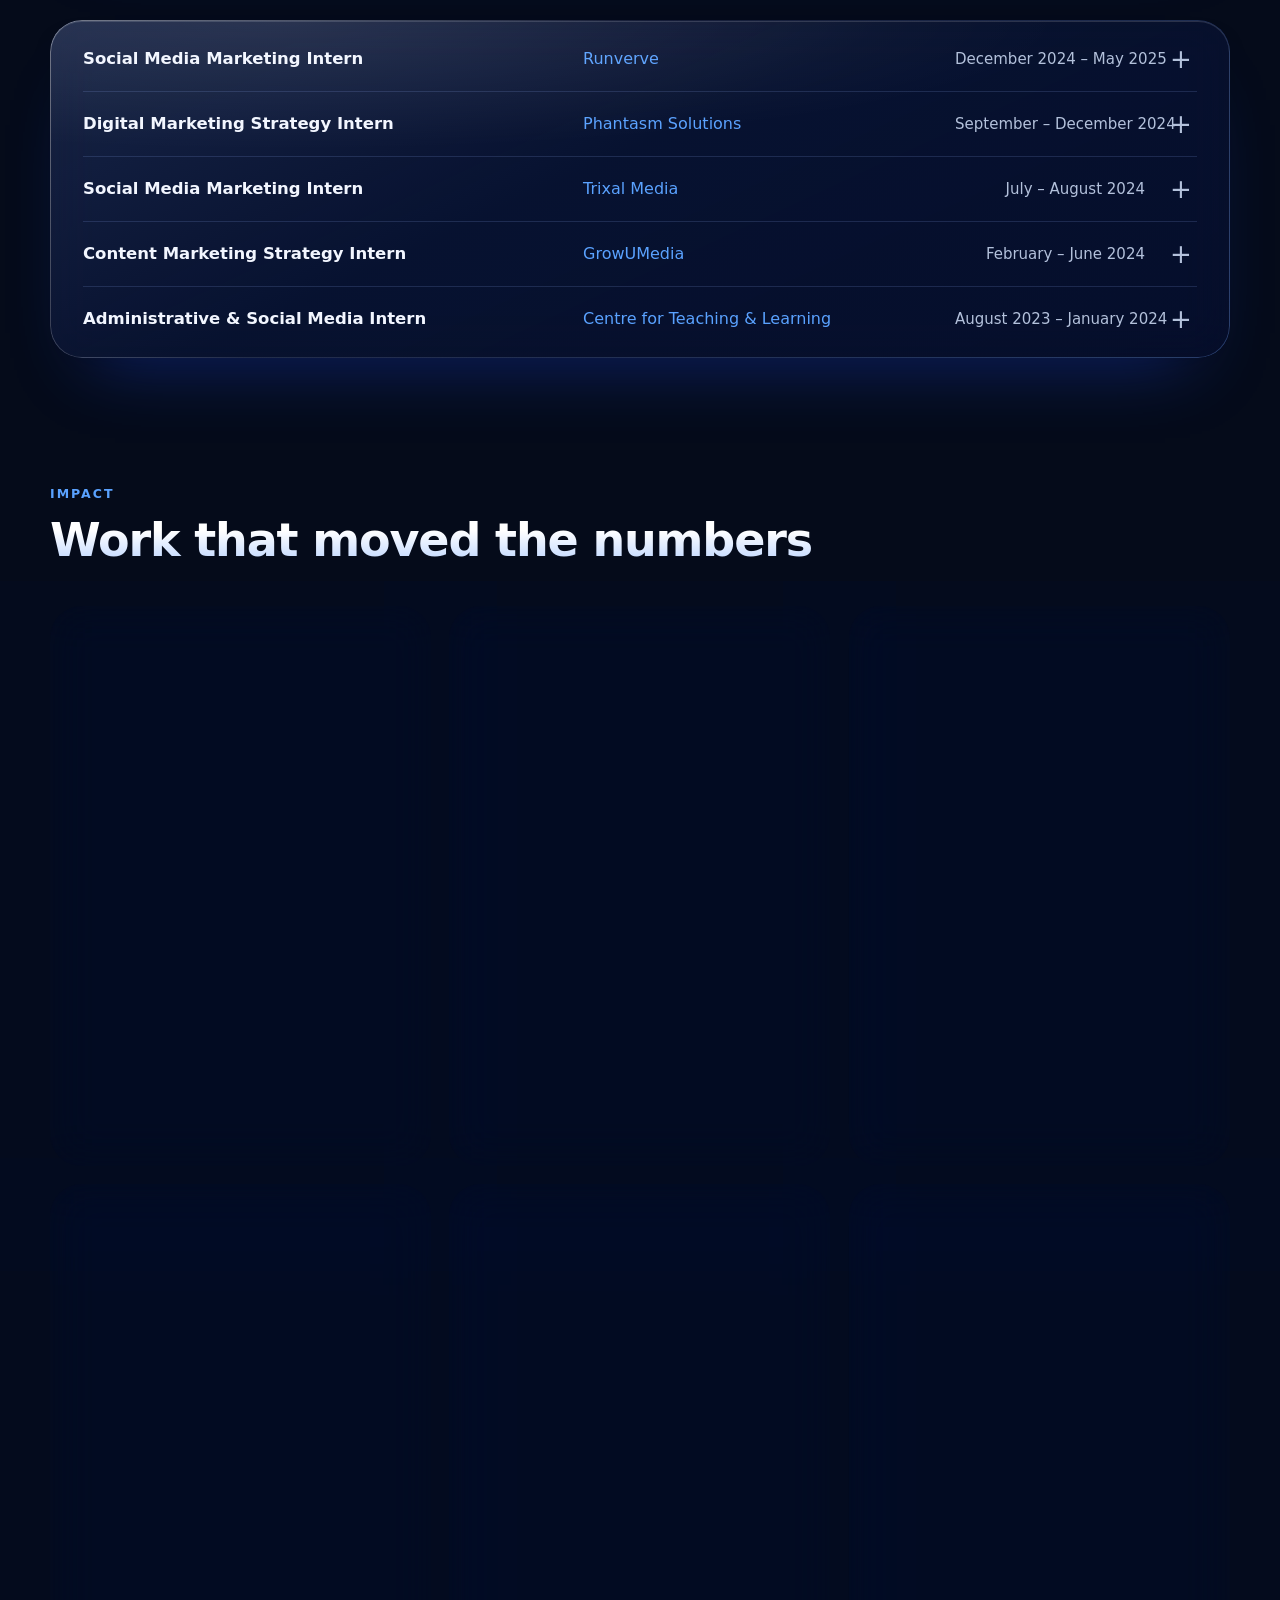
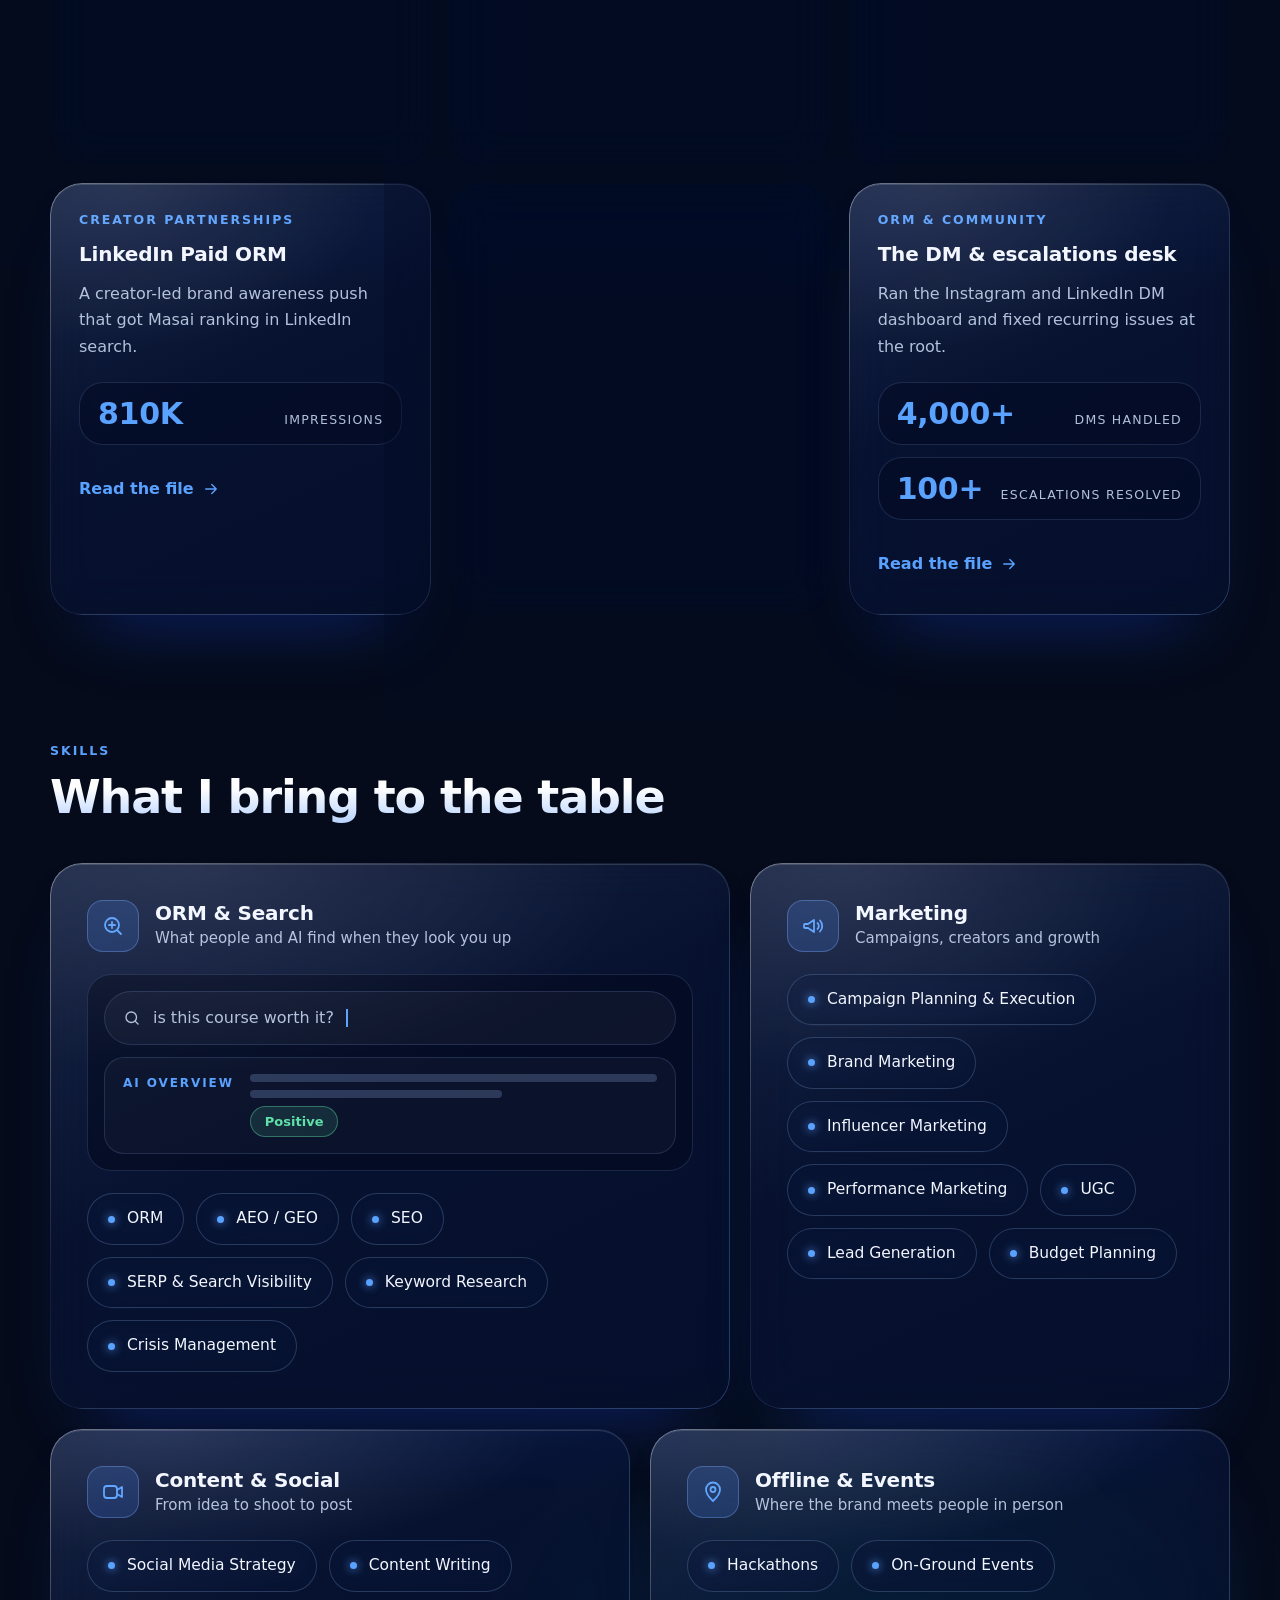
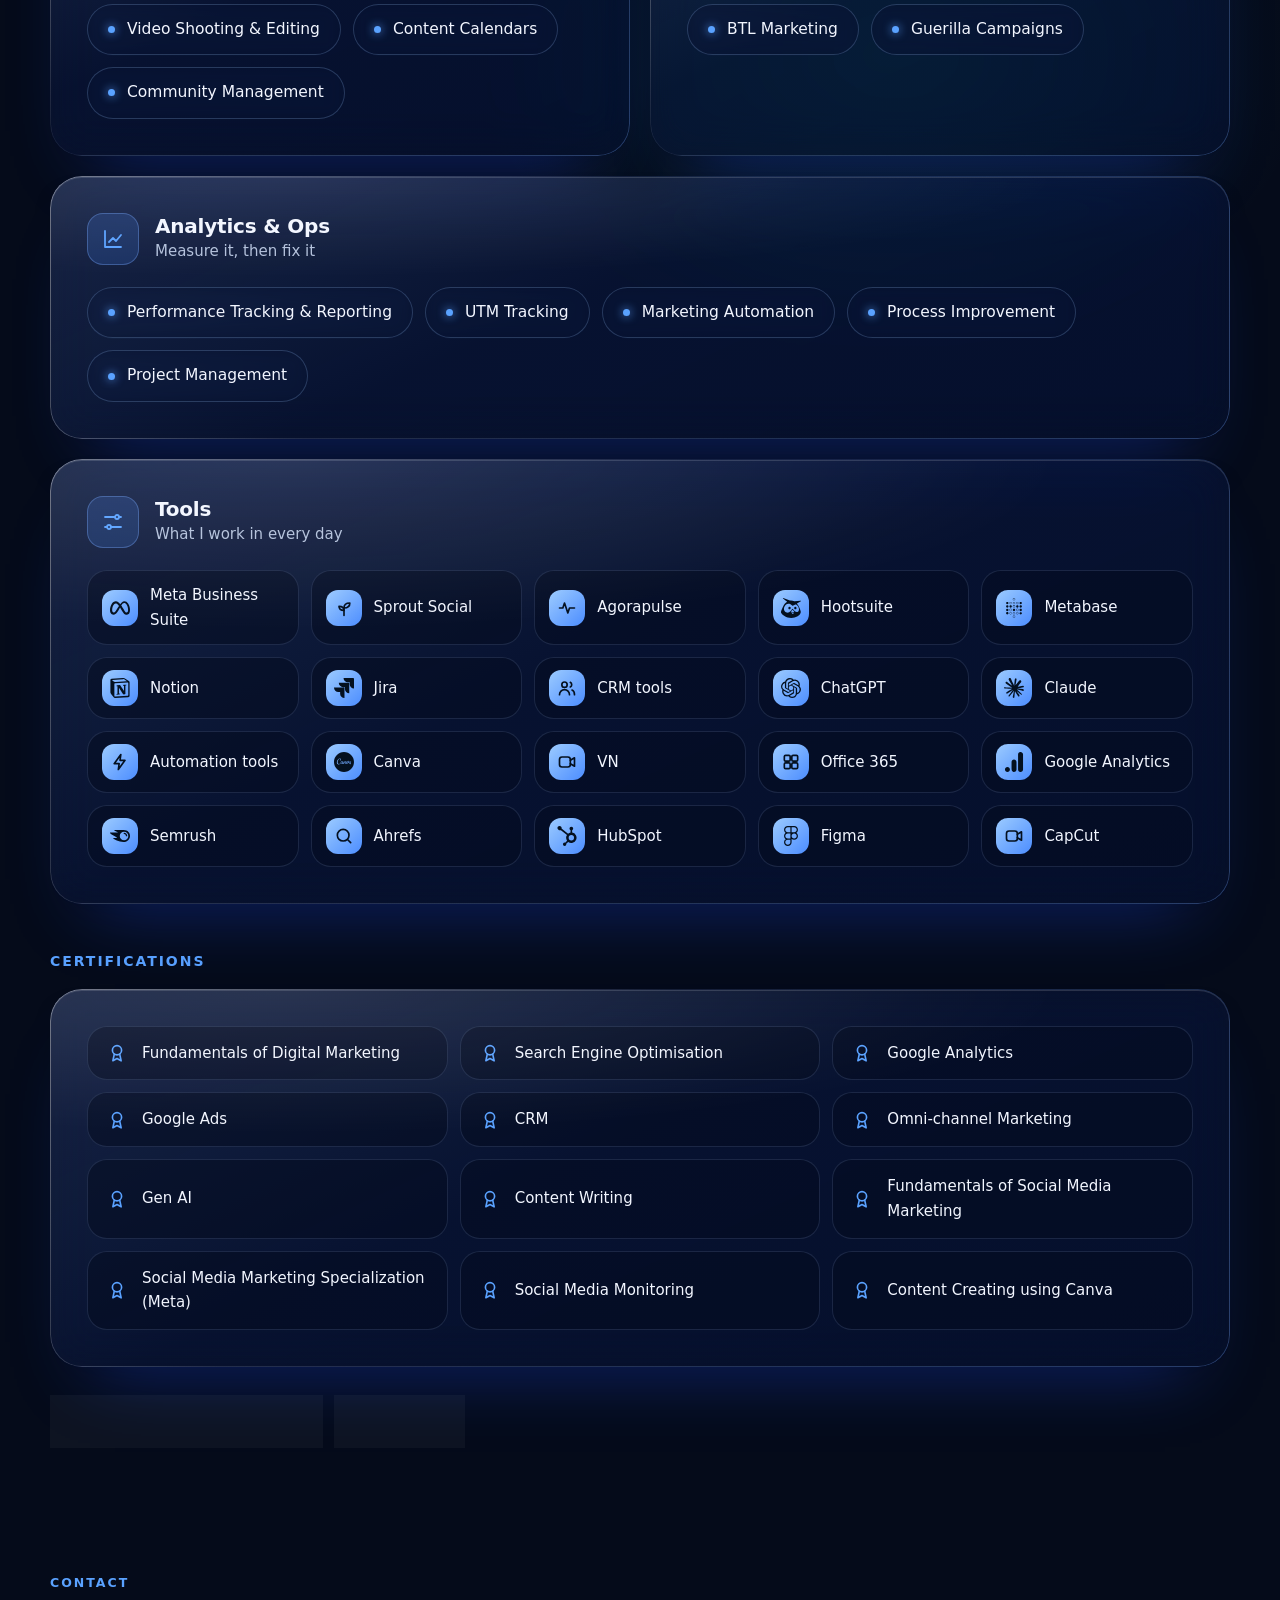
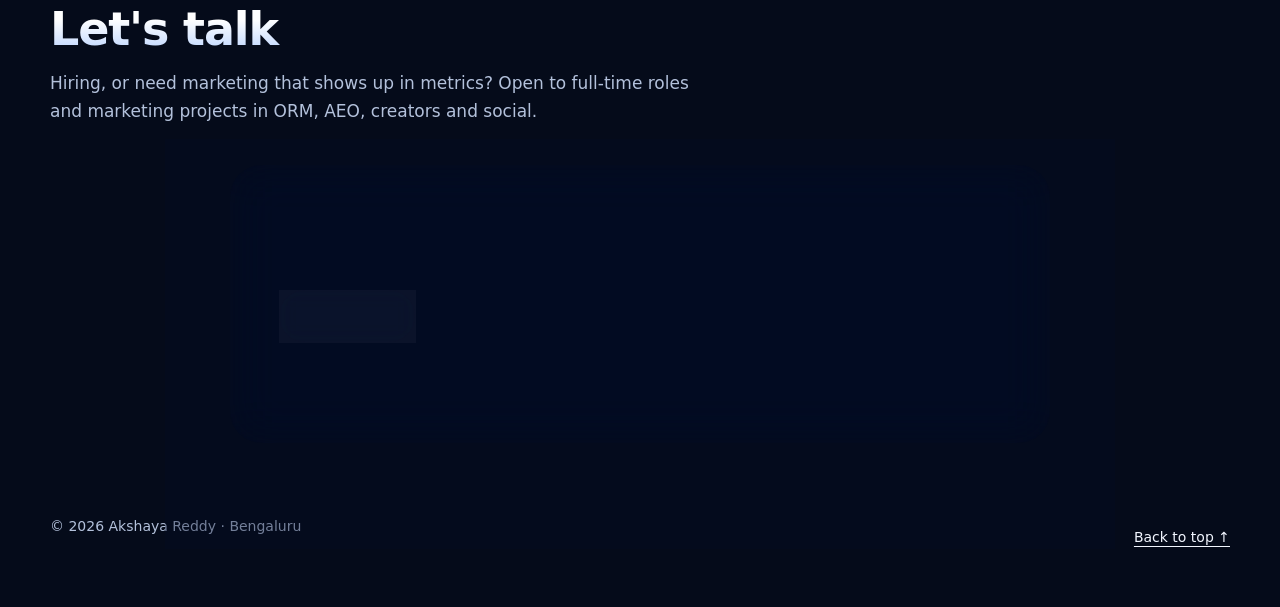
==== commit 2ab85a3f: "Photo pill, name fixes, skills trimmed, certifications only, favicon, link preview, 404, CSP Co-Auth" ====
--- a/index.html
+++ b/index.html
@@ -4,21 +4,32 @@
   <meta charset="utf-8">
   <meta name="viewport" content="width=device-width, initial-scale=1">
   <title>Akshaya Reddy · Marketing Portfolio</title>
-  <meta name="description" content="Akshaya Reddy, Associate Marketing Manager at Masai School. ORM, AEO, creator partnerships, social and on-ground marketing, with the numbers to show for it.">
+  <meta name="description" content="Akshaya Reddy, Associate Marketing Manager at Masai. ORM, AEO, creator partnerships, social and on-ground marketing, with the numbers to show for it.">
   <meta name="theme-color" content="#050B1A">
+  <meta http-equiv="Content-Security-Policy" content="default-src 'self'; script-src 'self' https://www.googletagmanager.com; style-src 'self' 'unsafe-inline' https://fonts.googleapis.com; font-src https://fonts.gstatic.com; img-src 'self' data: https://*.google-analytics.com https://*.googletagmanager.com; connect-src 'self' https://*.google-analytics.com https://*.analytics.google.com https://*.googletagmanager.com; object-src 'none'; base-uri 'self'; form-action 'self' mailto:">
+  <meta name="referrer" content="strict-origin-when-cross-origin">
+  <link rel="icon" href="favicon.svg" type="image/svg+xml">
+  <link rel="icon" href="favicon-32.png" type="image/png" sizes="32x32">
+  <link rel="alternate icon" href="favicon.ico">
+  <link rel="apple-touch-icon" href="apple-touch-icon.png">
   <link rel="canonical" href="https://srinagaakshaya275-bit.github.io/Akshaya/">
   <meta property="og:type" content="profile">
   <meta property="og:title" content="Akshaya Reddy · Marketing Portfolio">
   <meta property="og:description" content="Marketing that shows up in metrics: ORM, AEO, creators, social and on-ground.">
   <meta property="og:url" content="https://srinagaakshaya275-bit.github.io/Akshaya/">
-  <meta name="twitter:card" content="summary">
+  <meta property="og:image" content="https://srinagaakshaya275-bit.github.io/Akshaya/assets/og-image.png">
+  <meta property="og:image:width" content="1200">
+  <meta property="og:image:height" content="630">
+  <meta property="og:image:alt" content="Akshaya Reddy, Associate Marketing Manager at Masai. Marketing that shows up in metrics.">
+  <meta name="twitter:card" content="summary_large_image">
+  <meta name="twitter:image" content="https://srinagaakshaya275-bit.github.io/Akshaya/assets/og-image.png">
   <script type="application/ld+json">
   {
     "@context": "https://schema.org",
     "@type": "Person",
     "name": "Akshaya Reddy",
     "jobTitle": "Associate Marketing Manager",
-    "worksFor": { "@type": "Organization", "name": "Masai School" },
+    "worksFor": { "@type": "Organization", "name": "Masai" },
     "address": { "@type": "PostalAddress", "addressLocality": "Bengaluru", "addressCountry": "IN" },
     "alumniOf": { "@type": "CollegeOrUniversity", "name": "Vellore Institute of Technology" },
     "sameAs": ["https://www.linkedin.com/in/akshayareddyp/"]
@@ -52,6 +63,7 @@
     <section class="hero" id="top" aria-labelledby="hero-h">
       <div class="wrap hero__grid">
         <div class="hero__copy">
+          <p class="who glass" id="hero-who"></p>
           <h1 id="hero-h"></h1>
           <p class="hero__intro" id="hero-intro"></p>
           <div class="cta">
@@ -101,7 +113,7 @@
 
   <noscript>
     <div class="wrap noscript">
-      <h2>Akshaya Reddy · Associate Marketing Manager, Masai School</h2>
+      <h2>Akshaya Reddy · Associate Marketing Manager, Masai</h2>
       <p>This portfolio needs JavaScript. In short: ORM, AEO, creator partnerships, social and on-ground marketing; BBA Digital Marketing, VIT. Email <a href="mailto:srinagaakshaya275@gmail.com">srinagaakshaya275@gmail.com</a> or find me on <a href="https://www.linkedin.com/in/akshayareddyp/">LinkedIn</a>.</p>
     </div>
   </noscript>
--- a/styles.css
+++ b/styles.css
@@ -548,3 +548,15 @@
 .contact__actions { display: flex; flex-wrap: wrap; gap: 12px; margin: 22px 0 8px; }
 .contact .btn--ghost { color: var(--ink); }
 [hidden] { display: none !important; }
+
+.perf__top { margin-bottom: 22px; }
+.perf__bars { margin-top: 4px; }
+.perf__tiles { grid-template-columns: repeat(2, 1fr); }
+@media (max-width: 559px) { .perf__tiles { grid-template-columns: 1fr; } }
+.rec__dl--top { margin-top: 18px; padding-bottom: 6px; border-bottom: 1px solid var(--line); }
+
+.edu2__certs--solo { padding: clamp(24px, 3vw, 36px); }
+.edu2__certs--solo ul { display: grid; gap: 12px; grid-template-columns: 1fr; }
+@media (min-width: 700px) { .edu2__certs--solo ul { grid-template-columns: 1fr 1fr; } }
+@media (min-width: 1000px) { .edu2__certs--solo ul { grid-template-columns: 1fr 1fr 1fr; } }
+.edu2__certs--solo li:first-child { grid-column: auto; }
